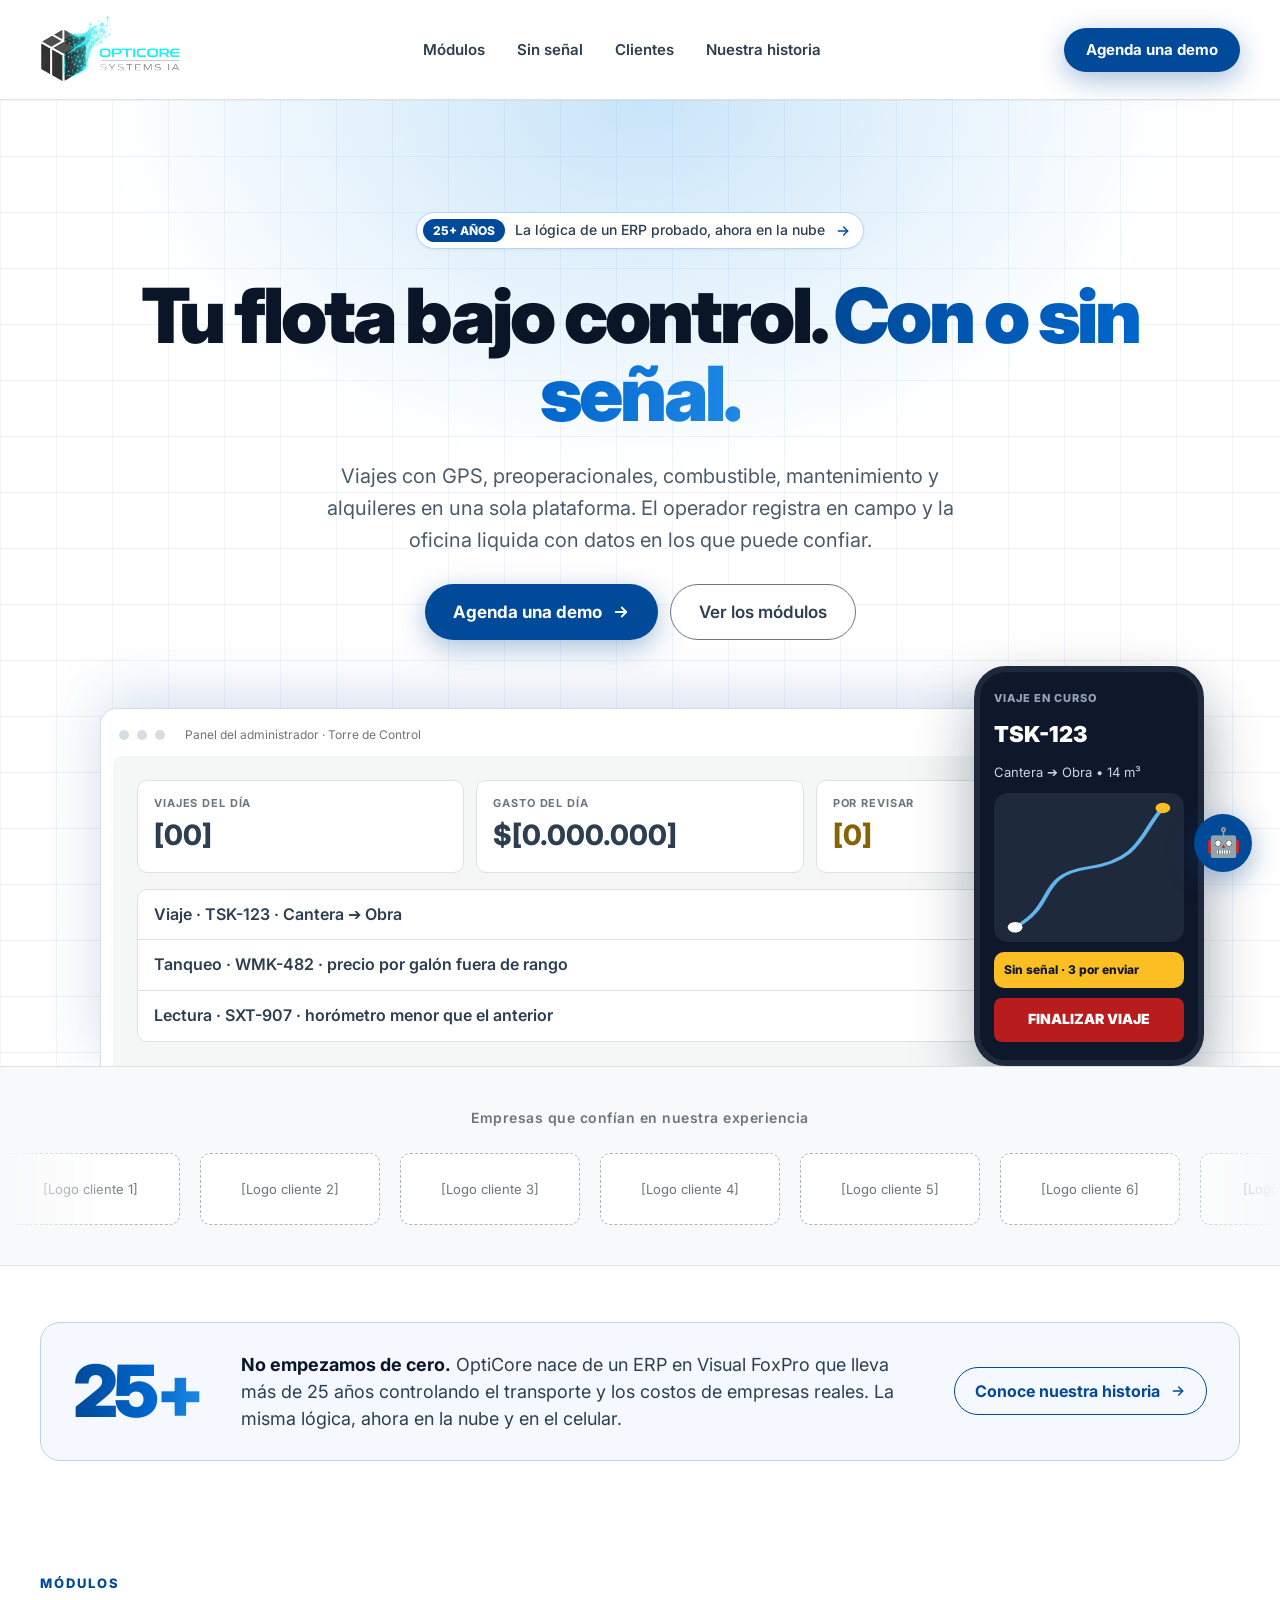
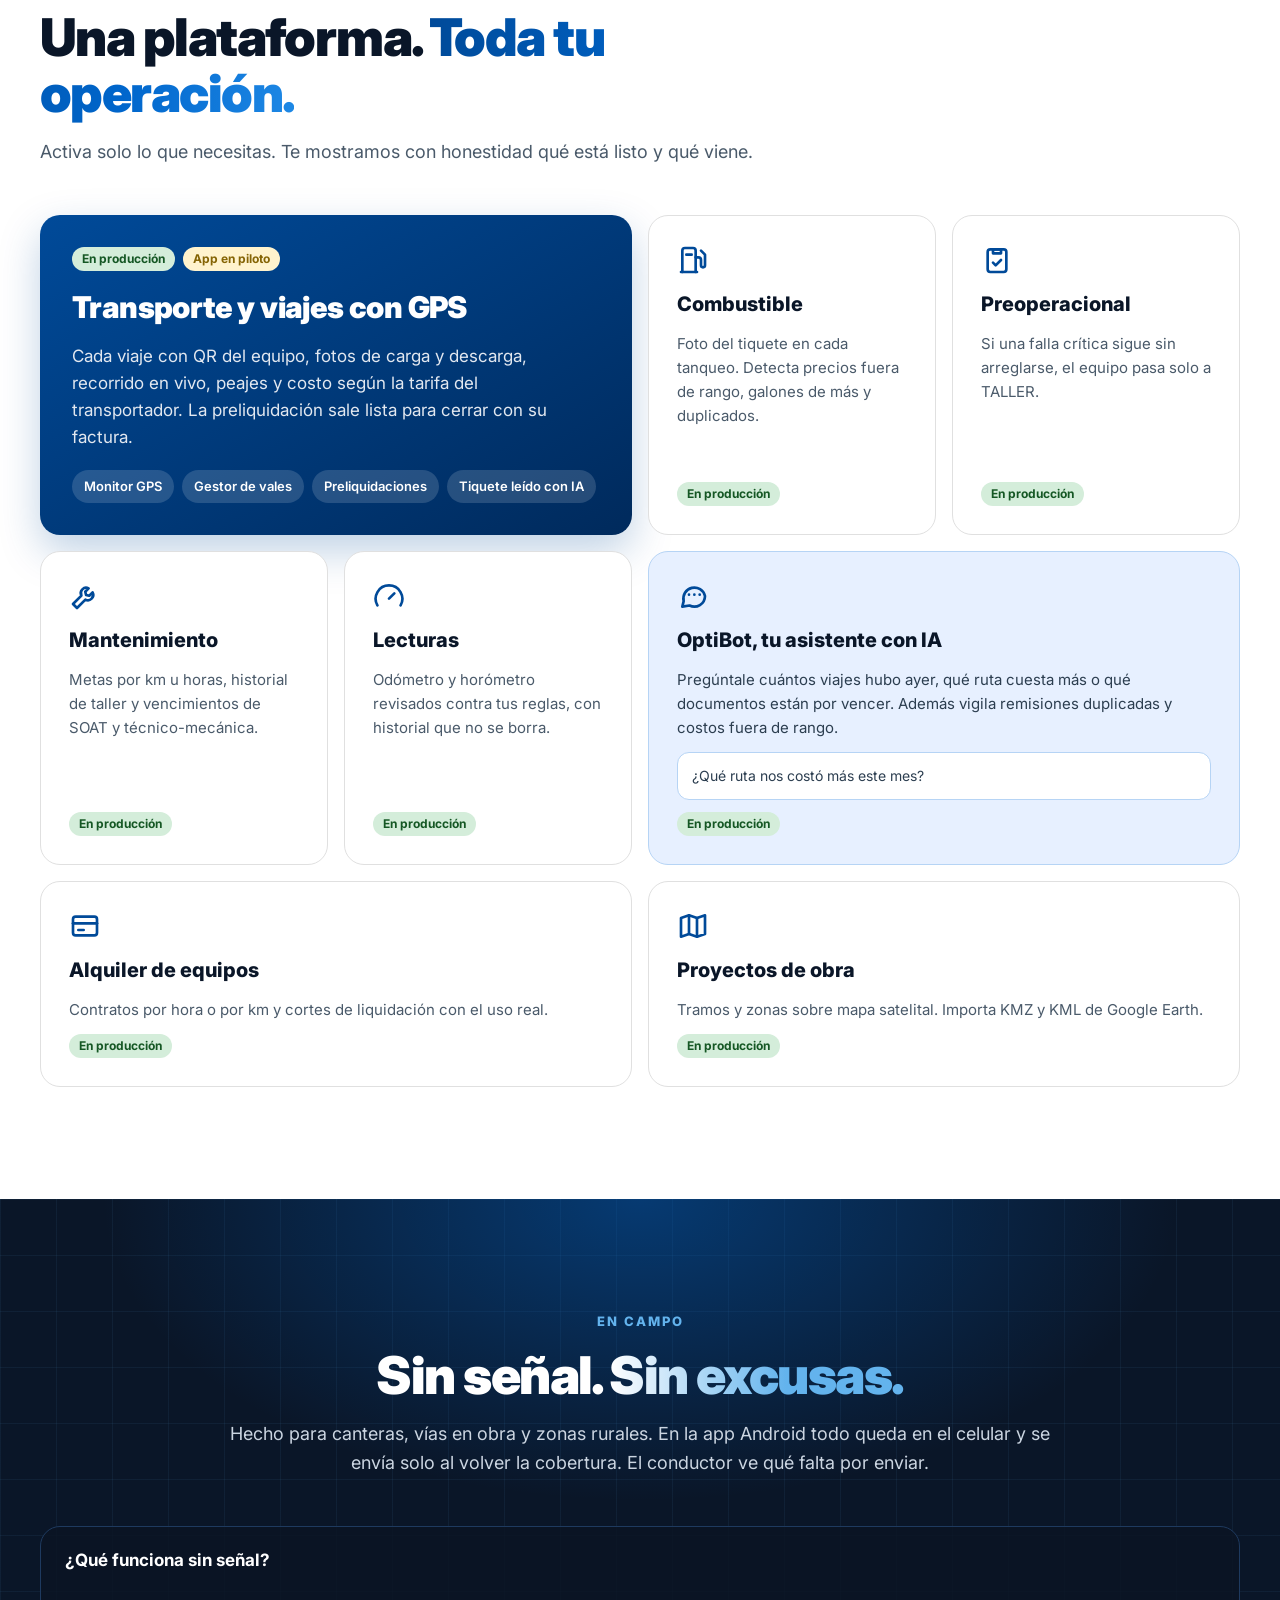
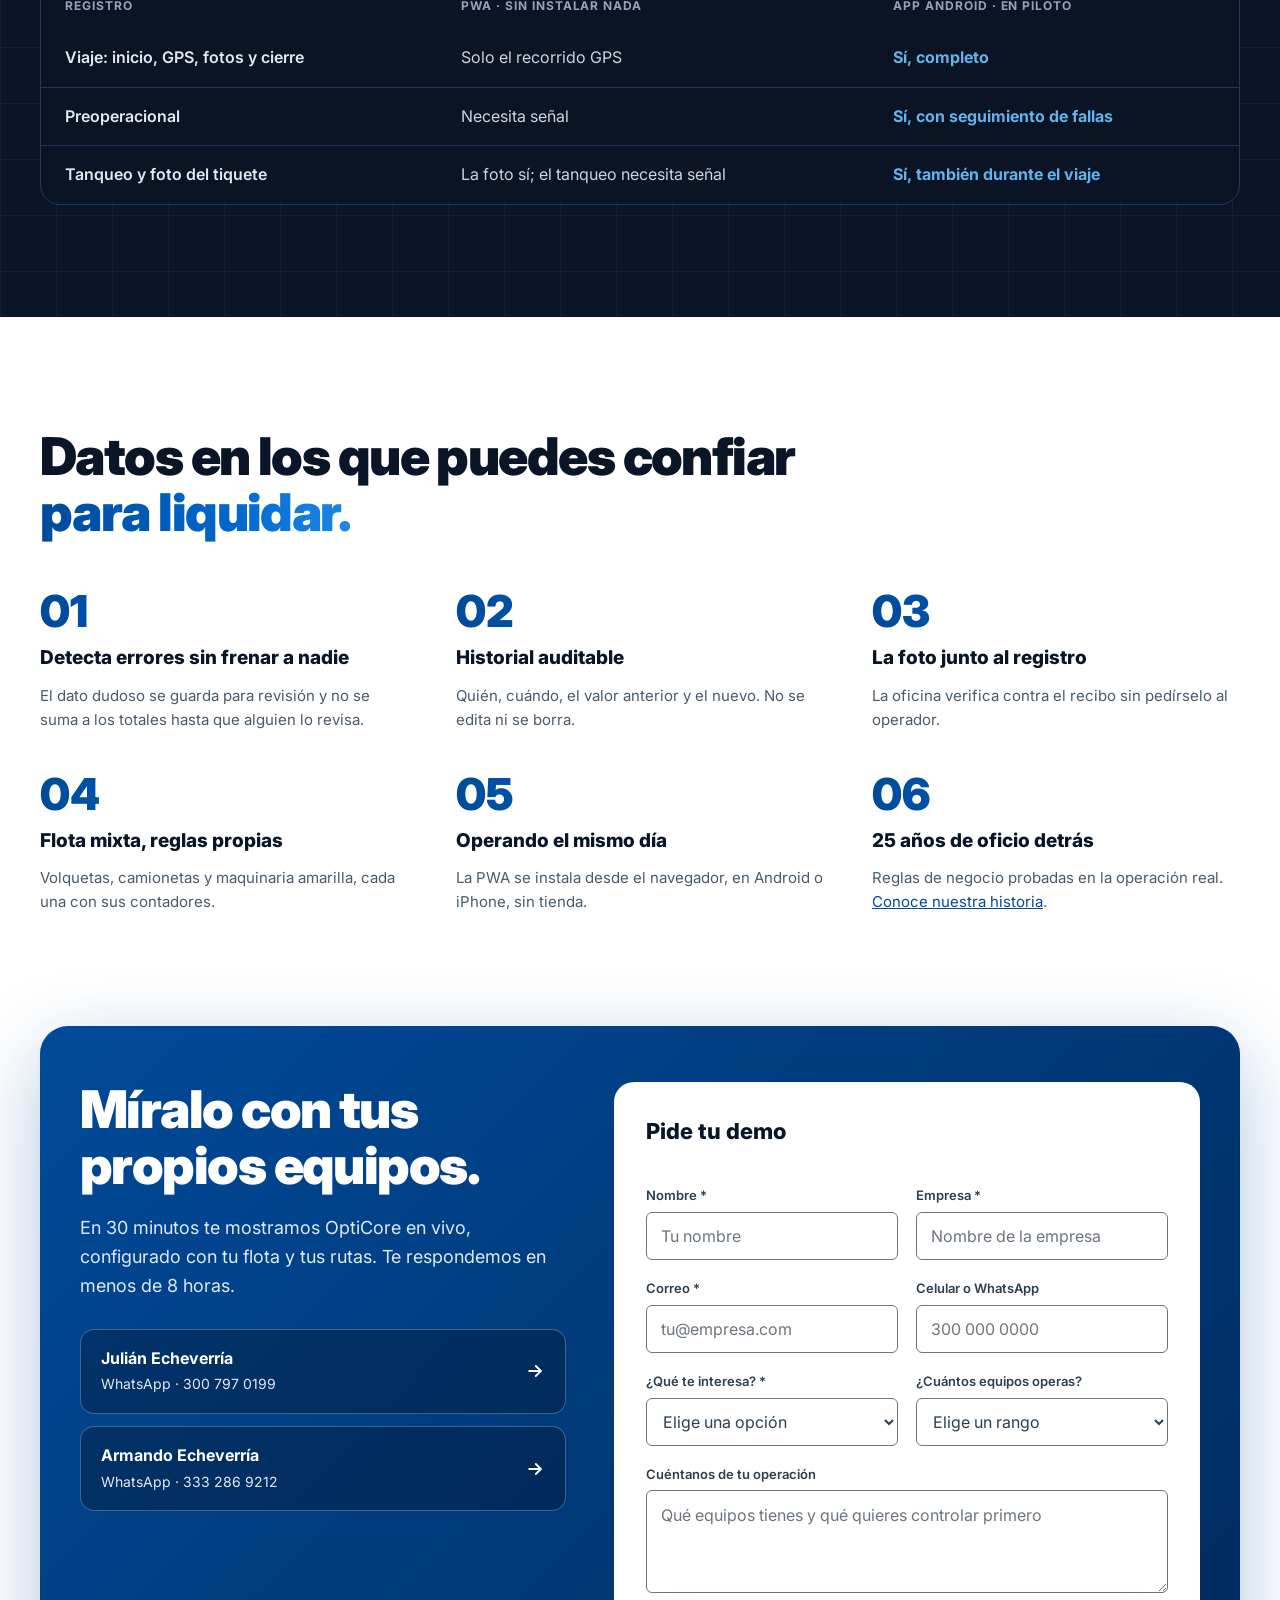
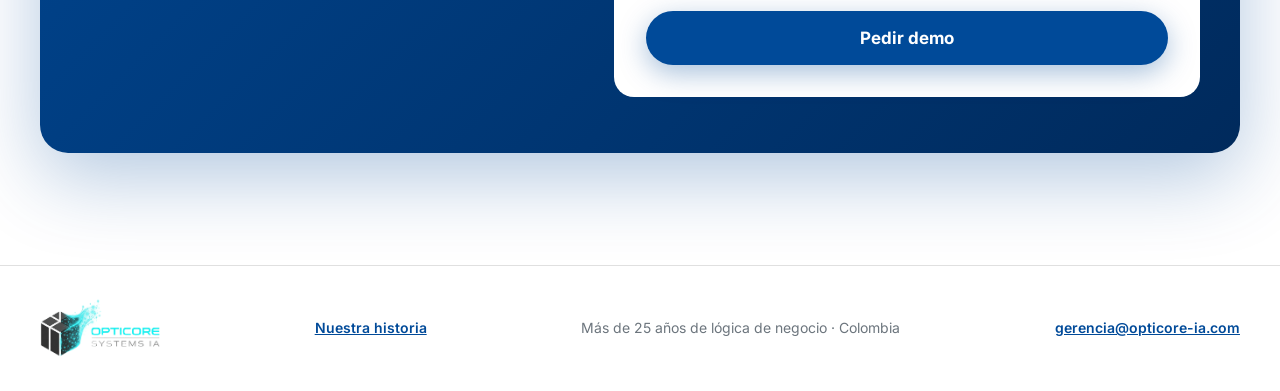
==== index.html @ 6341f501 "Rediseño de la landing (diseño v3 aprobado) Co-Authored-By: Claude Opus 5.5 (1M context) <noreply@an" ====
<!DOCTYPE html>
<html lang="es-CO">
<head>
  <meta charset="UTF-8">
  <meta name="viewport" content="width=device-width, initial-scale=1.0">
  <meta name="robots" content="index, follow">
  <title>OptiCore Systems IA | Control de flota con o sin señal</title>
  <meta name="description" content="Viajes con GPS, preoperacionales, combustible, mantenimiento y alquileres en una sola plataforma, con app que funciona sin señal. La lógica de un ERP con más de 25 años en operación, ahora en la nube.">
  <meta name="theme-color" content="#004a99">

  <!-- OG / Social -->
  <meta property="og:title"       content="OptiCore Systems IA · Tu flota bajo control, con o sin señal">
  <meta property="og:description" content="Viajes con GPS, preoperacionales, combustible, mantenimiento y alquileres en una sola plataforma. 25+ años de lógica de negocio, ahora en la nube.">
  <meta property="og:image"       content="https://apptransporte.onrender.com/og-image.png">
  <meta property="og:type"        content="website">
  <meta property="og:locale"      content="es_CO">
  <meta name="twitter:card"       content="summary_large_image">

  <!-- Schema.org -->
  <script type="application/ld+json">
  {
    "@context": "https://schema.org",
    "@type": "SoftwareApplication",
    "name": "OptiCore Systems IA",
    "applicationCategory": "BusinessApplication",
    "operatingSystem": "Web, Android",
    "offers": { "@type": "Offer", "priceCurrency": "COP" },
    "description": "Plataforma de control de flota y maquinaria para el sector constructor en Colombia: viajes con GPS, preoperacionales, combustible, mantenimiento, alquileres y asistente con IA.",
    "url": "https://opticore-landing.onrender.com"
  }
  </script>

  <link rel="icon" href="logo.png">
  <link rel="preconnect" href="https://fonts.googleapis.com">
  <link rel="preconnect" href="https://fonts.gstatic.com" crossorigin>
  <link href="https://fonts.googleapis.com/css2?family=Inter:wght@400;500;600;700;800;900&display=swap" rel="stylesheet">

  <link rel="stylesheet" href="css/landing.css">
  <link rel="stylesheet" href="css/optibot.css">
</head>
<body>

<a class="skip-link" href="#contenido">Saltar al contenido</a>

<!-- ╔══ NAV ══╗ -->
<nav class="nav" aria-label="Principal">
  <div class="wrap nav-inner">
    <a class="nav-logo" href="#inicio" aria-label="OptiCore Systems IA, inicio">
      <img src="logo.png" alt="OptiCore Systems IA" width="140" height="52">
    </a>
    <div class="nav-links">
      <a href="#modulos">Módulos</a>
      <a href="#sin-senal">Sin señal</a>
      <a href="#clientes">Clientes</a>
      <a href="historia.html">Nuestra historia</a>
    </div>
    <a class="btn btn-primario btn-sm nav-cta" href="#contacto">Agenda una demo</a>
    <button class="menu-btn" id="menu-btn" type="button" aria-label="Abrir menú" aria-expanded="false" aria-controls="menu-movil">
      <svg width="22" height="22" viewBox="0 0 24 24" fill="none" stroke="#2c3e50" stroke-width="2.2" stroke-linecap="round" aria-hidden="true"><path d="M4 7h16"/><path d="M4 12h16"/><path d="M4 17h16"/></svg>
    </button>
  </div>
  <div class="menu-movil" id="menu-movil">
    <a href="#modulos">Módulos</a>
    <a href="#sin-senal">Sin señal</a>
    <a href="#clientes">Clientes</a>
    <a href="historia.html">Nuestra historia</a>
    <a class="btn btn-primario" href="#contacto">Agenda una demo</a>
  </div>
</nav>

<main id="contenido">

<!-- ╔══ HERO ══╗ -->
<header id="inicio" class="hero fondo-grid">
  <div class="wrap hero-inner">
    <a class="pastilla" href="historia.html">
      <b>25+ AÑOS</b>
      La lógica de un ERP probado, ahora en la nube
      <svg width="16" height="16" viewBox="0 0 24 24" fill="none" stroke="#004a99" stroke-width="2.2" stroke-linecap="round" stroke-linejoin="round" aria-hidden="true"><path d="M5 12h14"/><path d="m13 6 6 6-6 6"/></svg>
    </a>
    <h1>Tu flota bajo control. <span class="texto-grad">Con o sin señal.</span></h1>
    <p class="hero-lead">Viajes con GPS, preoperacionales, combustible, mantenimiento y alquileres en una sola plataforma. El operador registra en campo y la oficina liquida con datos en los que puede confiar.</p>
    <div class="hero-ctas">
      <a class="btn btn-primario" href="#contacto">Agenda una demo
        <svg width="18" height="18" viewBox="0 0 24 24" fill="none" stroke="#ffffff" stroke-width="2.4" stroke-linecap="round" stroke-linejoin="round" aria-hidden="true"><path d="M5 12h14"/><path d="m13 6 6 6-6 6"/></svg>
      </a>
      <a class="btn btn-contorno" href="#modulos">Ver los módulos</a>
    </div>

    <!-- Producto: panel web + celular (ilustrativo) -->
    <div class="producto" role="img" aria-label="Vista ilustrativa del panel del administrador y de la app del conductor">
      <div class="navegador" aria-hidden="true">
        <div class="navegador-barra"><i></i><i></i><i></i><span>Panel del administrador · Torre de Control</span></div>
        <div class="panel">
          <div class="kpis">
            <div class="kpi"><small>VIAJES DEL DÍA</small><strong>[00]</strong></div>
            <div class="kpi"><small>GASTO DEL DÍA</small><strong>$[0.000.000]</strong></div>
            <div class="kpi"><small>POR REVISAR</small><strong class="warn">[0]</strong></div>
          </div>
          <div class="lista">
            <div><span>Viaje · TSK-123 · Cantera ➔ Obra</span><span class="ok">Revisado</span></div>
            <div><span>Tanqueo · WMK-482 · precio por galón fuera de rango</span><span class="chip chip-rev">REVISAR</span></div>
            <div><span>Lectura · SXT-907 · horómetro menor que el anterior</span><span class="chip chip-rev">REVISAR</span></div>
          </div>
        </div>
      </div>
      <div class="telefono" aria-hidden="true">
        <small>VIAJE EN CURSO</small>
        <strong>TSK-123</strong>
        <p>Cantera ➔ Obra • 14 m³</p>
        <div class="mapa">
          <svg viewBox="0 0 180 200" preserveAspectRatio="none"><path d="M20 180 C 60 150, 40 110, 90 100 S 140 50, 160 20" fill="none" stroke="#63b3ed" stroke-width="4" stroke-linecap="round"/><circle cx="20" cy="180" r="7" fill="#ffffff"/><circle cx="160" cy="20" r="7" fill="#fbbf24"/></svg>
        </div>
        <div class="aviso">Sin señal · 3 por enviar</div>
        <div class="fin">FINALIZAR VIAJE</div>
      </div>
    </div>
  </div>
</header>

<!-- ╔══ CLIENTES ══╗
     Para poner un logo real: cambia el texto [Logo cliente N] por
     <img src="img/clientes/archivo.png" alt="Nombre de la empresa">
     en la primera lista y en su copia (la copia hace que el carrusel no se corte). -->
<section id="clientes" class="clientes" aria-label="Clientes">
  <p>Empresas que confían en nuestra experiencia</p>
  <div class="marquesina-caja">
    <ul class="marquesina">
      <li class="logo-cliente">[Logo cliente 1]</li>
      <li class="logo-cliente">[Logo cliente 2]</li>
      <li class="logo-cliente">[Logo cliente 3]</li>
      <li class="logo-cliente">[Logo cliente 4]</li>
      <li class="logo-cliente">[Logo cliente 5]</li>
      <li class="logo-cliente">[Logo cliente 6]</li>
      <li class="logo-cliente" aria-hidden="true">[Logo cliente 1]</li>
      <li class="logo-cliente" aria-hidden="true">[Logo cliente 2]</li>
      <li class="logo-cliente" aria-hidden="true">[Logo cliente 3]</li>
      <li class="logo-cliente" aria-hidden="true">[Logo cliente 4]</li>
      <li class="logo-cliente" aria-hidden="true">[Logo cliente 5]</li>
      <li class="logo-cliente" aria-hidden="true">[Logo cliente 6]</li>
    </ul>
  </div>
</section>

<!-- ╔══ LEGADO (franja corta; la historia completa está en historia.html) ══╗ -->
<section class="legado" aria-label="Nuestro legado">
  <div class="wrap">
    <div class="legado-caja reveal">
      <div class="legado-num texto-grad">25+</div>
      <p><strong>No empezamos de cero.</strong> OptiCore nace de un ERP en Visual FoxPro que lleva más de 25 años controlando el transporte y los costos de empresas reales. La misma lógica, ahora en la nube y en el celular.</p>
      <a class="btn btn-linea" href="historia.html">Conoce nuestra historia
        <svg width="16" height="16" viewBox="0 0 24 24" fill="none" stroke="#004a99" stroke-width="2.2" stroke-linecap="round" stroke-linejoin="round" aria-hidden="true"><path d="M5 12h14"/><path d="m13 6 6 6-6 6"/></svg>
      </a>
    </div>
  </div>
</section>

<!-- ╔══ MÓDULOS ══╗ -->
<section id="modulos" class="sec">
  <div class="wrap">
    <div class="sec-head reveal">
      <div class="eyebrow">MÓDULOS</div>
      <h2 class="sec-title">Una plataforma. <span class="texto-grad">Toda tu operación.</span></h2>
      <p class="sec-lead">Activa solo lo que necesitas. Te mostramos con honestidad qué está listo y qué viene.</p>
    </div>

    <div class="bento">
      <article class="mod mod-estrella span-2 reveal">
        <div class="chips"><span class="chip chip-ok">En producción</span><span class="chip chip-warn">App en piloto</span></div>
        <h3>Transporte y viajes con GPS</h3>
        <p>Cada viaje con QR del equipo, fotos de carga y descarga, recorrido en vivo, peajes y costo según la tarifa del transportador. La preliquidación sale lista para cerrar con su factura.</p>
        <div class="etiquetas"><span>Monitor GPS</span><span>Gestor de vales</span><span>Preliquidaciones</span><span>Tiquete leído con IA</span></div>
      </article>

      <article class="mod reveal">
        <svg width="32" height="32" viewBox="0 0 24 24" fill="none" stroke="#004a99" stroke-width="2" stroke-linecap="round" stroke-linejoin="round" aria-hidden="true"><path d="M4 21V5a2 2 0 0 1 2-2h6a2 2 0 0 1 2 2v16"/><path d="M3 21h12"/><path d="M7 8h4"/><path d="M14 10h2a2 2 0 0 1 2 2v4a1.5 1.5 0 0 0 3 0V8l-3-3"/></svg>
        <h3>Combustible</h3>
        <p>Foto del tiquete en cada tanqueo. Detecta precios fuera de rango, galones de más y duplicados.</p>
        <span class="chip chip-ok">En producción</span>
      </article>

      <article class="mod reveal">
        <svg width="32" height="32" viewBox="0 0 24 24" fill="none" stroke="#004a99" stroke-width="2" stroke-linecap="round" stroke-linejoin="round" aria-hidden="true"><rect x="5" y="4" width="14" height="17" rx="2"/><path d="M9 4h6v3H9z"/><path d="m9 14 2 2 4-4"/></svg>
        <h3>Preoperacional</h3>
        <p>Si una falla crítica sigue sin arreglarse, el equipo pasa solo a TALLER.</p>
        <span class="chip chip-ok">En producción</span>
      </article>

      <article class="mod reveal">
        <svg width="32" height="32" viewBox="0 0 24 24" fill="none" stroke="#004a99" stroke-width="2" stroke-linecap="round" stroke-linejoin="round" aria-hidden="true"><path d="M14.7 6.3a4 4 0 0 0-5.4 5.4L3 18l3 3 6.3-6.3a4 4 0 0 0 5.4-5.4l-2.5 2.5-2.4-.6-.6-2.4z"/></svg>
        <h3>Mantenimiento</h3>
        <p>Metas por km u horas, historial de taller y vencimientos de SOAT y técnico-mecánica.</p>
        <span class="chip chip-ok">En producción</span>
      </article>

      <article class="mod reveal">
        <svg width="32" height="32" viewBox="0 0 24 24" fill="none" stroke="#004a99" stroke-width="2" stroke-linecap="round" stroke-linejoin="round" aria-hidden="true"><path d="M12 14l4-4"/><path d="M3.3 19a10 10 0 1 1 17.4 0"/></svg>
        <h3>Lecturas</h3>
        <p>Odómetro y horómetro revisados contra tus reglas, con historial que no se borra.</p>
        <span class="chip chip-ok">En producción</span>
      </article>

      <article class="mod mod-bot span-2 reveal">
        <svg width="32" height="32" viewBox="0 0 24 24" fill="none" stroke="#004a99" stroke-width="2" stroke-linecap="round" stroke-linejoin="round" aria-hidden="true"><path d="M21 12a8 8 0 0 1-11.6 7.1L4 20l1-4.2A8 8 0 1 1 21 12z"/><path d="M9 11h.01"/><path d="M13 11h.01"/><path d="M17 11h.01"/></svg>
        <h3>OptiBot, tu asistente con IA</h3>
        <p>Pregúntale cuántos viajes hubo ayer, qué ruta cuesta más o qué documentos están por vencer. Además vigila remisiones duplicadas y costos fuera de rango.</p>
        <div class="burbuja">¿Qué ruta nos costó más este mes?</div>
        <span class="chip chip-ok">En producción</span>
      </article>

      <article class="mod span-2 reveal">
        <svg width="32" height="32" viewBox="0 0 24 24" fill="none" stroke="#004a99" stroke-width="2" stroke-linecap="round" stroke-linejoin="round" aria-hidden="true"><rect x="3" y="5" width="18" height="14" rx="2"/><path d="M3 10h18"/><path d="M7 15h4"/></svg>
        <h3>Alquiler de equipos</h3>
        <p>Contratos por hora o por km y cortes de liquidación con el uso real.</p>
        <span class="chip chip-ok">En producción</span>
      </article>

      <article class="mod span-2 reveal">
        <svg width="32" height="32" viewBox="0 0 24 24" fill="none" stroke="#004a99" stroke-width="2" stroke-linecap="round" stroke-linejoin="round" aria-hidden="true"><path d="M9 4 3 6v14l6-2 6 2 6-2V4l-6 2z"/><path d="M9 4v14"/><path d="M15 6v14"/></svg>
        <h3>Proyectos de obra</h3>
        <p>Tramos y zonas sobre mapa satelital. Importa KMZ y KML de Google Earth.</p>
        <span class="chip chip-ok">En producción</span>
      </article>
    </div>
  </div>
</section>

<!-- ╔══ SIN SEÑAL ══╗ -->
<section id="sin-senal" class="sec senal fondo-noche">
  <div class="wrap">
    <div class="sec-head reveal">
      <div class="eyebrow">EN CAMPO</div>
      <h2 class="sec-title">Sin señal. <span class="texto-grad-claro">Sin excusas.</span></h2>
      <p class="sec-lead">Hecho para canteras, vías en obra y zonas rurales. En la app Android todo queda en el celular y se envía solo al volver la cobertura. El conductor ve qué falta por enviar.</p>
    </div>
    <div class="tabla-caja reveal">
      <table>
        <caption>¿Qué funciona sin señal?</caption>
        <thead>
          <tr>
            <th scope="col">REGISTRO</th>
            <th scope="col">PWA · SIN INSTALAR NADA</th>
            <th scope="col">APP ANDROID · EN PILOTO</th>
          </tr>
        </thead>
        <tbody>
          <tr><th scope="row">Viaje: inicio, GPS, fotos y cierre</th><td>Solo el recorrido GPS</td><td class="si">Sí, completo</td></tr>
          <tr><th scope="row">Preoperacional</th><td>Necesita señal</td><td class="si">Sí, con seguimiento de fallas</td></tr>
          <tr><th scope="row">Tanqueo y foto del tiquete</th><td>La foto sí; el tanqueo necesita señal</td><td class="si">Sí, también durante el viaje</td></tr>
        </tbody>
      </table>
    </div>
  </div>
</section>

<!-- ╔══ DIFERENCIALES ══╗ -->
<section class="sec" aria-labelledby="difs-titulo">
  <div class="wrap">
    <div class="sec-head reveal">
      <h2 class="sec-title" id="difs-titulo">Datos en los que puedes confiar <span class="texto-grad">para liquidar.</span></h2>
    </div>
    <div class="difs">
      <div class="dif reveal"><div class="dif-num texto-grad">01</div><h3>Detecta errores sin frenar a nadie</h3><p>El dato dudoso se guarda para revisión y no se suma a los totales hasta que alguien lo revisa.</p></div>
      <div class="dif reveal"><div class="dif-num texto-grad">02</div><h3>Historial auditable</h3><p>Quién, cuándo, el valor anterior y el nuevo. No se edita ni se borra.</p></div>
      <div class="dif reveal"><div class="dif-num texto-grad">03</div><h3>La foto junto al registro</h3><p>La oficina verifica contra el recibo sin pedírselo al operador.</p></div>
      <div class="dif reveal"><div class="dif-num texto-grad">04</div><h3>Flota mixta, reglas propias</h3><p>Volquetas, camionetas y maquinaria amarilla, cada una con sus contadores.</p></div>
      <div class="dif reveal"><div class="dif-num texto-grad">05</div><h3>Operando el mismo día</h3><p>La PWA se instala desde el navegador, en Android o iPhone, sin tienda.</p></div>
      <div class="dif reveal"><div class="dif-num texto-grad">06</div><h3>25 años de oficio detrás</h3><p>Reglas de negocio probadas en la operación real. <a href="historia.html">Conoce nuestra historia</a>.</p></div>
    </div>
  </div>
</section>

<!-- ╔══ CONTACTO ══╗ -->
<section id="contacto" class="contacto" aria-labelledby="contacto-titulo">
  <div class="wrap">
    <div class="contacto-caja">
      <div class="contacto-texto">
        <h2 class="sec-title" id="contacto-titulo">Míralo con tus propios equipos.</h2>
        <p>En 30 minutos te mostramos OptiCore en vivo, configurado con tu flota y tus rutas. Te respondemos en menos de 8 horas.</p>
        <div class="was">
          <a class="wa" href="https://wa.me/573007970199?text=Hola,%20quiero%20agendar%20una%20demo%20de%20OptiCore" target="_blank" rel="noopener">
            <span><b>Julián Echeverría</b><small>WhatsApp · 300 797 0199</small></span>
            <svg width="20" height="20" viewBox="0 0 24 24" fill="none" stroke="#ffffff" stroke-width="2.2" stroke-linecap="round" stroke-linejoin="round" aria-hidden="true"><path d="M5 12h14"/><path d="m13 6 6 6-6 6"/></svg>
          </a>
          <a class="wa" href="https://wa.me/573332869212?text=Hola,%20quiero%20agendar%20una%20demo%20de%20OptiCore" target="_blank" rel="noopener">
            <span><b>Armando Echeverría</b><small>WhatsApp · 333 286 9212</small></span>
            <svg width="20" height="20" viewBox="0 0 24 24" fill="none" stroke="#ffffff" stroke-width="2.2" stroke-linecap="round" stroke-linejoin="round" aria-hidden="true"><path d="M5 12h14"/><path d="m13 6 6 6-6 6"/></svg>
          </a>
        </div>
      </div>

      <div class="form-caja">
        <!-- El formulario se envía con FormSubmit a gerencia@opticore-ia.com (ver js/landing.js) -->
        <form class="form" id="form-demo" novalidate>
          <h3>Pide tu demo</h3>
          <div class="form-2">
            <div class="campo"><label for="f-nombre">Nombre *</label><input id="f-nombre" name="nombre" required autocomplete="name" placeholder="Tu nombre"></div>
            <div class="campo"><label for="f-empresa">Empresa *</label><input id="f-empresa" name="empresa" required autocomplete="organization" placeholder="Nombre de la empresa"></div>
            <div class="campo"><label for="f-email">Correo *</label><input id="f-email" name="email" type="email" required autocomplete="email" placeholder="tu@empresa.com"></div>
            <div class="campo"><label for="f-cel">Celular o WhatsApp</label><input id="f-cel" name="celular" type="tel" inputmode="tel" autocomplete="tel" placeholder="300 000 0000"></div>
            <div class="campo"><label for="f-interes">¿Qué te interesa? *</label>
              <select id="f-interes" name="interes" required>
                <option value="">Elige una opción</option>
                <option>Transporte y viajes con GPS</option>
                <option>Preoperacional y mantenimiento</option>
                <option>Combustible</option>
                <option>Alquiler de equipos</option>
                <option>Proyectos de obra</option>
                <option>Migrar mi sistema FoxPro a la nube</option>
                <option>Quiero ver todo</option>
              </select>
            </div>
            <div class="campo"><label for="f-equipos">¿Cuántos equipos operas?</label>
              <select id="f-equipos" name="equipos">
                <option value="">Elige un rango</option>
                <option>1 a 10</option>
                <option>11 a 30</option>
                <option>31 a 60</option>
                <option>Más de 60</option>
              </select>
            </div>
          </div>
          <div class="campo"><label for="f-msg">Cuéntanos de tu operación</label><textarea id="f-msg" name="mensaje" rows="3" placeholder="Qué equipos tienes y qué quieres controlar primero"></textarea></div>
          <div class="honey" aria-hidden="true"><label for="f-honey">No llenes este campo</label><input id="f-honey" name="_honey" tabindex="-1" autocomplete="off"></div>
          <div class="form-error" id="form-error" role="alert"></div>
          <button class="btn btn-primario" type="submit" id="form-enviar">Pedir demo</button>
        </form>

        <div class="form-ok" id="form-ok" role="status" tabindex="-1">
          <div class="check"><svg width="24" height="24" viewBox="0 0 24 24" fill="none" stroke="#155724" stroke-width="2.6" stroke-linecap="round" stroke-linejoin="round" aria-hidden="true"><path d="M5 13l4 4L19 7"/></svg></div>
          <h3>Recibimos tu solicitud.</h3>
          <p>Te escribimos al correo que dejaste en menos de 8 horas.</p>
          <button class="btn btn-contorno btn-sm" type="button" id="form-otra">Enviar otra solicitud</button>
        </div>
      </div>
    </div>
  </div>
</section>

</main>

<!-- ╔══ PIE ══╗ -->
<footer class="pie">
  <div class="wrap">
    <img src="logo.png" alt="OptiCore Systems IA" width="120" height="45" loading="lazy">
    <a href="historia.html">Nuestra historia</a>
    <span>Más de 25 años de lógica de negocio · Colombia</span>
    <a href="mailto:gerencia@opticore-ia.com">gerencia@opticore-ia.com</a>
  </div>
</footer>

<!-- ╔══ OPTIBOT WIDGET ══╗ -->
<div id="optibot-widget" class="optibot-widget">
  <div id="optibot-window"
       class="optibot-window"
       role="dialog"
       aria-modal="true"
       aria-labelledby="optibot-title"
       aria-describedby="optibot-desc">
    <div class="optibot-header">
      <div class="optibot-info">
        <span class="bot-avatar" aria-hidden="true">🤖</span>
        <div class="bot-text">
          <strong id="optibot-title">OptiBot IA</strong>
          <span id="optibot-desc">Asistente Comercial</span>
        </div>
      </div>
      <button id="optibot-close" class="optibot-close" aria-label="Cerrar chat">×</button>
    </div>

    <div id="optibot-messages"
         class="optibot-messages"
         role="log"
         aria-live="polite"
         aria-atomic="false">
      <div class="msg bot-msg">
        Hola, soy OptiBot, el asistente con IA de OptiCore. ¿Tienes alguna duda sobre los módulos o quieres agendar una demo?
      </div>
    </div>

    <form id="optibot-form" class="optibot-input-area" aria-label="Enviar mensaje a OptiBot">
      <label for="optibot-input" class="sr-only">Escribe tu pregunta</label>
      <input type="text"
             id="optibot-input"
             name="message"
             placeholder="Escribe tu pregunta..."
             autocomplete="off"
             required
             aria-required="true">
      <button type="submit" id="optibot-send" aria-label="Enviar mensaje">
        <svg width="18" height="18" viewBox="0 0 24 24" fill="none" stroke="currentColor" stroke-width="2" aria-hidden="true"><path d="M22 2L11 13M22 2l-7 20-4-9-9-4 20-7z"/></svg>
      </button>
    </form>
  </div>

  <button id="optibot-toggle"
          class="optibot-toggle"
          aria-label="Abrir chat con OptiBot"
          aria-expanded="false"
          aria-controls="optibot-window">
    <span class="bot-icon" aria-hidden="true">🤖</span>
    <span class="bot-tooltip" aria-hidden="true">¿Preguntas?</span>
  </button>
</div>

<script src="js/landing.js" defer></script>
<script src="js/optibot.js" defer></script>
</body>
</html>
---- css/landing.css ----
/* ==========================================================================
   OptiCore · Landing (rediseño 2026-10)
   Paleta del design system de OptiCore (base.css de AppTransporte).
   ========================================================================== */

:root {
  --brand:        #004a99;
  --brand-dark:   #002a5c;
  --brand-mid:    #0066cc;
  --brand-light:  #e7f0ff;
  --brand-line:   #b6d4f5;
  --brand-tint:   #f5f9ff;
  --accent:       #63b3ed;
  --noche:        #0a1628;
  --noche-line:   #1e3a5f;
  --ink:          #0a1628;
  --text:         #2c3e50;
  --text-2:       #4a5a6a;
  --muted:        #6c757d;
  --border:       #e0e0e0;
  --surface-2:    #f8f9fa;
  --bg:           #f4f7f6;
  --ok-bg:        #d4edda;
  --ok-text:      #155724;
  --warn-bg:      #fff3cd;
  --warn-text:    #856404;
  --danger-bg:    #f8d7da;
  --danger-text:  #721c24;
  --font:         'Inter', system-ui, -apple-system, sans-serif;
  --radius:       20px;
  --pill:         999px;
  --max:          1240px;
}

*, *::before, *::after { box-sizing: border-box; }
html { scroll-behavior: smooth; scroll-padding-top: 80px; }
body {
  margin: 0;
  font-family: var(--font);
  font-size: 16px;
  line-height: 1.6;
  color: var(--text);
  background: #ffffff;
  -webkit-font-smoothing: antialiased;
}
[hidden] { display: none !important; }
img { max-width: 100%; height: auto; display: block; }
a { color: var(--brand); }
a:hover { color: var(--brand-dark); }
h1, h2, h3 { margin: 0; color: var(--ink); }
p { margin: 0; }
:focus-visible { outline: 3px solid var(--brand); outline-offset: 3px; }

.sr-only {
  position: absolute; width: 1px; height: 1px; padding: 0; margin: -1px;
  overflow: hidden; clip: rect(0, 0, 0, 0); white-space: nowrap; border: 0;
}
.skip-link {
  position: absolute; left: 1rem; top: -100px; z-index: 100;
  background: var(--brand); color: #fff; padding: 10px 18px; border-radius: 0 0 8px 8px;
  font-weight: 700; text-decoration: none;
}
.skip-link:focus { top: 0; color: #fff; }

.wrap { max-width: var(--max); margin: 0 auto; padding: 0 20px; }
.sec { padding: 112px 0; }
.eyebrow { font-size: 13px; font-weight: 800; letter-spacing: 2px; color: var(--brand); }
.sec-title { font-size: 52px; line-height: 1.08; font-weight: 900; letter-spacing: -0.03em; }
.sec-lead { font-size: 18px; color: var(--text-2); }
.sec-head { display: flex; flex-direction: column; gap: 16px; max-width: 760px; margin-bottom: 48px; }

.texto-grad {
  background: linear-gradient(90deg, #004a99 0%, #0066cc 60%, #1e88e5 100%);
  -webkit-background-clip: text; background-clip: text; color: transparent;
}
.texto-grad-claro {
  background: linear-gradient(90deg, #ffffff 0%, #63b3ed 60%);
  -webkit-background-clip: text; background-clip: text; color: transparent;
}
.fondo-grid {
  background-color: #ffffff;
  background-image:
    radial-gradient(ellipse 60% 55% at 50% 0%, rgba(99, 179, 237, 0.35), transparent 70%),
    linear-gradient(rgba(0, 74, 153, 0.06) 1px, transparent 1px),
    linear-gradient(90deg, rgba(0, 74, 153, 0.06) 1px, transparent 1px);
  background-size: 100% 100%, 56px 56px, 56px 56px;
}
.fondo-noche {
  background-color: var(--noche);
  background-image:
    radial-gradient(ellipse 60% 60% at 50% 0%, rgba(0, 102, 204, 0.45), transparent 70%),
    linear-gradient(rgba(99, 179, 237, 0.07) 1px, transparent 1px),
    linear-gradient(90deg, rgba(99, 179, 237, 0.07) 1px, transparent 1px);
  background-size: 100% 100%, 56px 56px, 56px 56px;
}

/* ── Botones ── */
.btn {
  display: inline-flex; align-items: center; justify-content: center; gap: 10px;
  height: 56px; padding: 0 28px; border-radius: var(--pill);
  font: inherit; font-size: 17px; font-weight: 700; text-decoration: none; cursor: pointer;
  border: 0; transition: transform .15s ease, background-color .15s ease, box-shadow .15s ease;
}
.btn:active { transform: scale(0.98); }
.btn svg { flex-shrink: 0; }
.btn-primario { background: var(--brand); color: #fff; box-shadow: 0 8px 28px rgba(0, 74, 153, 0.35); }
.btn-primario:hover { background: var(--brand-dark); color: #fff; }
.btn-contorno { background: #fff; color: var(--text); border: 1.5px solid var(--muted); font-weight: 600; }
.btn-contorno:hover { border-color: var(--text); color: var(--ink); }
.btn-blanco { background: #fff; color: var(--brand); }
.btn-blanco:hover { background: var(--brand-light); color: var(--brand-dark); }
.btn-sm { height: 44px; padding: 0 22px; font-size: 15px; }
.btn-linea { height: 48px; padding: 0 20px; font-size: 16px; background: transparent; color: var(--brand); border: 1.5px solid var(--brand); white-space: nowrap; }
.btn-linea:hover { background: var(--brand); color: #fff; }
.btn-linea:hover svg { stroke: #fff; }

/* ── Chips de estado ── */
.chip { display: inline-block; padding: 3px 10px; border-radius: var(--pill); font-size: 12px; font-weight: 700; line-height: 1.5; }
.chip-ok   { background: var(--ok-bg);   color: var(--ok-text); }
.chip-warn { background: var(--warn-bg); color: var(--warn-text); }
.chip-rev  { background: var(--warn-bg); color: var(--warn-text); font-size: 11px; font-weight: 800; letter-spacing: .5px; }
.chips { display: flex; gap: 8px; flex-wrap: wrap; }

/* ── Navegación ── */
.nav {
  position: sticky; top: 0; z-index: 50;
  background: rgba(255, 255, 255, 0.9);
  -webkit-backdrop-filter: blur(12px); backdrop-filter: blur(12px);
  border-bottom: 1px solid var(--border);
}
.nav-inner { display: flex; align-items: center; justify-content: space-between; gap: 24px; padding-top: 14px; padding-bottom: 14px; }
.nav-logo img { width: 140px; }
.nav-links { display: flex; align-items: center; gap: 32px; font-size: 15px; font-weight: 600; }
.nav-links a { color: var(--text); text-decoration: none; }
.nav-links a:hover, .nav-links a[aria-current="true"] { color: var(--brand); }
.menu-btn {
  display: none; width: 48px; height: 48px; border: 1.5px solid var(--muted); border-radius: 10px;
  background: #fff; align-items: center; justify-content: center; cursor: pointer;
}
.menu-movil { display: none; border-top: 1px solid var(--border); padding: 8px 20px 20px; flex-direction: column; font-size: 18px; font-weight: 600; }
.menu-movil.abierto { display: flex; }
.menu-movil a { padding: 12px 0; color: var(--text); text-decoration: none; }
.menu-movil .btn { margin-top: 8px; height: 52px; }

/* ── Hero ── */
.hero { overflow: hidden; }
.hero-inner { display: flex; flex-direction: column; align-items: center; text-align: center; gap: 28px; padding-top: 112px; }
.pastilla {
  display: inline-flex; align-items: center; gap: 10px; padding: 6px 12px 6px 6px; border-radius: var(--pill);
  border: 1px solid var(--brand-line); background: #fff; color: var(--text); font-size: 14px; font-weight: 500;
  text-decoration: none; box-shadow: 0 1px 3px rgba(0, 0, 0, 0.06);
}
.pastilla:hover { color: var(--ink); border-color: var(--brand); }
.pastilla b { padding: 2px 10px; border-radius: var(--pill); background: var(--brand); color: #fff; font-weight: 800; font-size: 12px; }
.hero h1 { font-size: 76px; line-height: 1.02; font-weight: 900; letter-spacing: -0.04em; max-width: 1000px; }
.hero-lead { font-size: 20px; color: var(--text-2); max-width: 680px; }
.hero-ctas { display: flex; flex-wrap: wrap; justify-content: center; gap: 12px; }

.producto { position: relative; width: 100%; max-width: 1080px; margin-top: 40px; }
.navegador {
  border-radius: 16px 16px 0 0; border: 1px solid #d5dde5; border-bottom: 0; background: #fff;
  padding: 12px 12px 0; box-shadow: 0 -10px 60px rgba(0, 74, 153, 0.18);
}
.navegador-barra { display: flex; align-items: center; gap: 8px; padding: 4px 6px 12px; font-size: 12px; color: var(--muted); }
.navegador-barra i { width: 10px; height: 10px; border-radius: 50%; background: #d5dde5; }
.navegador-barra span { margin-left: 12px; }
.panel { background: var(--bg); border-radius: 10px 10px 0 0; padding: 24px; display: flex; flex-direction: column; gap: 16px; text-align: left; }
.kpis { display: grid; grid-template-columns: repeat(auto-fit, minmax(160px, 1fr)); gap: 12px; }
.kpi { background: #fff; border: 1px solid var(--border); border-radius: 10px; padding: 14px 16px; }
.kpi small { display: block; font-size: 11px; font-weight: 700; letter-spacing: .08em; color: var(--muted); }
.kpi strong { font-size: 28px; font-weight: 800; color: var(--text); }
.kpi strong.warn { color: var(--warn-text); }
.lista { background: #fff; border: 1px solid var(--border); border-radius: 10px; overflow: hidden; }
.lista div { display: flex; justify-content: space-between; align-items: center; gap: 12px; padding: 12px 16px; border-bottom: 1px solid var(--border); font-weight: 600; }
.lista div:last-child { border-bottom: 0; }
.lista .ok { font-size: 13px; font-weight: 700; color: var(--ok-text); white-space: nowrap; }

.telefono {
  position: absolute; right: -24px; bottom: 0; width: 230px; height: 400px;
  border-radius: 32px; background: #0f172a; border: 6px solid #1e293b;
  box-shadow: 0 30px 60px rgba(10, 22, 40, 0.35); padding: 18px 14px;
  display: flex; flex-direction: column; gap: 10px; text-align: left; color: #fff;
}
.telefono small { font-size: 11px; font-weight: 800; letter-spacing: 1px; color: #94a3b8; }
.telefono strong { font-size: 22px; font-weight: 900; }
.telefono p { font-size: 13px; color: #cbd5e1; }
.telefono .mapa { flex: 1; border-radius: 14px; background: #1e293b; overflow: hidden; }
.telefono .mapa svg { width: 100%; height: 100%; }
.telefono .aviso { padding: 8px 10px; border-radius: 10px; background: #fbbf24; color: #0f172a; font-size: 12px; font-weight: 800; }
.telefono .fin { height: 44px; border-radius: 8px; background: #b91c1c; font-size: 14px; font-weight: 900; display: flex; align-items: center; justify-content: center; }

/* ── Clientes ── */
.clientes { border-top: 1px solid var(--border); border-bottom: 1px solid var(--border); background: var(--surface-2); padding: 40px 0; overflow: hidden; }
.clientes > p { text-align: center; font-size: 14px; font-weight: 600; letter-spacing: .5px; color: var(--muted); margin-bottom: 24px; }
.marquesina-caja { overflow: hidden; -webkit-mask-image: linear-gradient(90deg, transparent, #000 10%, #000 90%, transparent); mask-image: linear-gradient(90deg, transparent, #000 10%, #000 90%, transparent); }
.marquesina { display: flex; gap: 20px; width: max-content; animation: desliza 40s linear infinite; list-style: none; margin: 0; padding: 0; }
.marquesina-caja:hover .marquesina { animation-play-state: paused; }
.logo-cliente {
  width: 180px; height: 72px; border-radius: 10px; border: 1px dashed #adb5bd; background: #fff;
  display: flex; align-items: center; justify-content: center; font-size: 13px; color: var(--muted); padding: 12px;
}
.logo-cliente img { max-height: 48px; width: auto; filter: grayscale(1); opacity: .8; transition: filter .2s, opacity .2s; }
.logo-cliente:hover img { filter: none; opacity: 1; }
@keyframes desliza { from { transform: translateX(0); } to { transform: translateX(-50%); } }

/* ── Legado (franja) ── */
.legado { padding-top: 56px; }
.legado-caja {
  border-radius: var(--radius); border: 1px solid var(--brand-line); background: var(--brand-tint);
  padding: 28px 32px; display: flex; flex-wrap: wrap; align-items: center; gap: 24px 40px;
}
.legado-num { font-size: 72px; font-weight: 900; line-height: 1; letter-spacing: -0.05em; }
.legado-caja p { flex: 1 1 420px; font-size: 18px; line-height: 1.5; }
.legado-caja p strong { color: var(--ink); }

/* ── Módulos (bento) ── */
.bento { display: grid; grid-template-columns: repeat(4, minmax(0, 1fr)); gap: 16px; }
.span-2 { grid-column: span 2; }
.mod {
  border-radius: var(--radius); padding: 28px; background: #fff; border: 1px solid var(--border);
  display: flex; flex-direction: column; gap: 12px; transition: transform .2s ease, box-shadow .2s ease, border-color .2s ease;
}
.mod:hover { transform: translateY(-3px); box-shadow: 0 12px 32px rgba(0, 74, 153, 0.12); border-color: var(--brand-line); }
.mod h3 { font-size: 20px; font-weight: 800; }
.mod p { font-size: 15px; color: var(--text-2); }
.mod .chip { margin-top: auto; align-self: flex-start; }
.mod-estrella {
  background: linear-gradient(150deg, #004a99 0%, #002a5c 100%); border: 0; padding: 32px; min-height: 320px;
  box-shadow: 0 16px 40px rgba(0, 74, 153, 0.25);
}
.mod-estrella h3 { font-size: 30px; font-weight: 900; letter-spacing: -0.02em; color: #fff; }
.mod-estrella p { font-size: 17px; color: #e2e8f0; max-width: 520px; }
.etiquetas { margin-top: auto; display: flex; flex-wrap: wrap; gap: 8px; font-size: 13px; font-weight: 600; color: #fff; }
.etiquetas span { padding: 6px 12px; border-radius: var(--pill); background: rgba(255, 255, 255, 0.15); }
.mod-bot { background: var(--brand-light); border-color: var(--brand-line); }
.mod-bot p { color: var(--text); }
.burbuja { padding: 12px 14px; border-radius: 12px; background: #fff; border: 1px solid var(--brand-line); font-size: 14px; }

/* ── Sin señal ── */
.senal { color: #e2e8f0; }
.senal .wrap { display: flex; flex-direction: column; gap: 48px; align-items: center; text-align: center; }
.senal .sec-head { align-items: center; margin: 0; max-width: 820px; }
.senal .eyebrow { color: var(--accent); }
.senal .sec-title { color: #fff; }
.senal .sec-lead { color: #cbd5e1; }
.tabla-caja { width: 100%; border-radius: var(--radius); border: 1px solid var(--noche-line); background: rgba(11, 20, 36, 0.85); overflow-x: auto; text-align: left; }
.tabla-caja table { width: 100%; border-collapse: collapse; font-size: 16px; min-width: 560px; }
.tabla-caja caption { text-align: left; padding: 20px 24px 8px; font-weight: 700; font-size: 17px; color: #fff; }
.tabla-caja th, .tabla-caja td { padding: 16px 24px; border-bottom: 1px solid var(--noche-line); text-align: left; }
.tabla-caja tr:last-child th, .tabla-caja tr:last-child td { border-bottom: 0; }
.tabla-caja thead th { font-size: 12px; font-weight: 700; letter-spacing: .08em; color: #94a3b8; padding-top: 14px; padding-bottom: 14px; }
.tabla-caja tbody th { font-weight: 600; color: #e2e8f0; }
.tabla-caja td { color: #cbd5e1; }
.tabla-caja td.si { font-weight: 700; color: var(--accent); }

/* ── Diferenciales ── */
.difs { display: grid; grid-template-columns: repeat(3, minmax(0, 1fr)); gap: 40px 48px; }
.dif { display: flex; flex-direction: column; gap: 10px; }
.dif-num { font-size: 44px; font-weight: 900; line-height: 1; }
.dif h3 { font-size: 19px; font-weight: 800; }
.dif p { font-size: 15px; color: var(--text-2); }

/* ── Contacto ── */
.contacto { padding: 0 0 112px; }
.contacto-caja {
  border-radius: 28px; background: linear-gradient(135deg, #004a99 0%, #002a5c 100%);
  padding: 56px 40px; display: flex; flex-wrap: wrap; gap: 48px; box-shadow: 0 24px 80px rgba(0, 74, 153, 0.3);
}
.contacto-texto { flex: 1 1 380px; min-width: 0; display: flex; flex-direction: column; gap: 20px; }
.contacto-texto .sec-title { color: #fff; }
.contacto-texto p { font-size: 18px; color: #e2e8f0; }
.wa {
  display: flex; align-items: center; justify-content: space-between; gap: 12px; padding: 16px 20px;
  border-radius: 14px; background: rgba(5, 11, 22, 0.3); border: 1px solid rgba(255, 255, 255, 0.25);
  color: #fff; text-decoration: none;
}
.wa:hover { background: rgba(5, 11, 22, 0.45); color: #fff; }
.wa b { display: block; }
.wa small { font-size: 14px; color: #e2e8f0; }
.was { display: flex; flex-direction: column; gap: 12px; margin-top: 8px; }

.form-caja { flex: 1 1 480px; min-width: 0; background: #fff; color: var(--text); border-radius: var(--radius); padding: 32px; }
.form-caja h3 { font-size: 22px; font-weight: 800; margin-bottom: 18px; }
.form { display: flex; flex-direction: column; gap: 18px; }
.form-2 { display: grid; grid-template-columns: repeat(2, minmax(0, 1fr)); gap: 18px; }
.campo { display: flex; flex-direction: column; gap: 6px; }
.campo label { font-size: 13px; font-weight: 600; }
.campo input, .campo select, .campo textarea {
  height: 48px; padding: 0 14px; border: 1.5px solid var(--muted); border-radius: 6px;
  font: inherit; font-size: 16px; color: var(--text); background: #fff; width: 100%;
}
.campo select { padding: 0 12px; }
.campo textarea { height: auto; padding: 12px 14px; resize: vertical; }
.campo input::placeholder, .campo textarea::placeholder { color: var(--muted); }
.campo input:focus, .campo select:focus, .campo textarea:focus { outline: none; border-color: var(--brand); box-shadow: 0 0 0 4px rgba(0, 74, 153, 0.12); }
.campo [aria-invalid="true"] { border-color: #dc3545; }
.honey { position: absolute; left: -9999px; }
.form .btn { height: 54px; width: 100%; }
.form-error { display: none; padding: 12px 14px; border-radius: 6px; border: 1.5px solid #dc3545; background: var(--danger-bg); color: var(--danger-text); font-size: 14px; font-weight: 600; }
.form-error.visible { display: block; }
.form-ok { display: none; flex-direction: column; gap: 12px; align-items: flex-start; padding: 24px 0; }
.form-ok.visible { display: flex; }
.form-ok .check { width: 48px; height: 48px; border-radius: 50%; background: var(--ok-bg); display: flex; align-items: center; justify-content: center; }
.form-ok p { color: var(--muted); }

/* ── Pie ── */
.pie { border-top: 1px solid var(--border); }
.pie .wrap { padding-top: 32px; padding-bottom: 32px; display: flex; flex-wrap: wrap; gap: 16px 32px; align-items: center; justify-content: space-between; font-size: 14px; color: var(--muted); }
.pie img { width: 120px; }
.pie a { font-weight: 600; }

/* ── Historia ── */
.h-hero .wrap { padding-top: 96px; padding-bottom: 96px; display: flex; flex-direction: column; gap: 20px; }
.h-hero h1 { font-size: 64px; line-height: 1.04; font-weight: 900; letter-spacing: -0.04em; max-width: 900px; }
.h-cuerpo { display: flex; flex-wrap: wrap; gap: 56px; align-items: flex-start; }
.h-relato { flex: 1 1 440px; min-width: 0; display: flex; flex-direction: column; gap: 20px; font-size: 18px; }
.cita { margin: 8px 0 0; padding: 28px; border-radius: var(--radius); background: var(--brand-tint); border: 1px solid var(--brand-line); }
.cita blockquote { margin: 0; font-size: 22px; line-height: 1.45; font-weight: 700; color: var(--ink); }
.cita figcaption { margin-top: 14px; font-size: 15px; color: var(--text-2); }
.h-linea { flex: 1 1 380px; min-width: 0; }
.mega { font-size: 200px; font-weight: 900; line-height: .9; letter-spacing: -0.06em; }
.h-linea > p { font-size: 18px; font-weight: 600; color: var(--text-2); margin: 8px 0 28px; }
.tiempo { list-style: none; margin: 0; padding: 0; border-left: 2px solid var(--brand-line); }
.tiempo li { position: relative; padding: 0 0 28px 24px; }
.tiempo li:last-child { padding-bottom: 0; }
.tiempo li::before { content: ''; position: absolute; left: -8px; top: 4px; width: 14px; height: 14px; border-radius: 50%; background: var(--brand-line); border: 2px solid #fff; }
.tiempo li.hoy::before { left: -9px; top: 3px; width: 16px; height: 16px; background: var(--brand); border: 0; box-shadow: 0 0 0 4px rgba(0, 74, 153, 0.15); }
.tiempo small { font-size: 13px; font-weight: 800; letter-spacing: 1px; color: var(--muted); }
.tiempo li.hoy small { color: var(--brand); }
.tiempo b { display: block; font-size: 18px; color: var(--ink); }
.tiempo span { font-size: 15px; color: var(--text-2); }
.h-cta { padding-bottom: 96px; }
.h-cta-caja { border-radius: 24px; background: linear-gradient(135deg, #004a99 0%, #002a5c 100%); padding: 48px 40px; display: flex; flex-wrap: wrap; align-items: center; justify-content: space-between; gap: 24px; }
.h-cta-caja h2 { font-size: 32px; line-height: 1.15; font-weight: 900; letter-spacing: -0.02em; color: #fff; max-width: 560px; }

/* ── OptiBot: el widget de siempre con la paleta nueva ── */
#optibot-widget {
  --bg: #ffffff; --bg2: #f4f7f6; --card: #ffffff; --card-b: #e0e0e0;
  --cyan: #004a99; --cyan-hover: #002a5c; --cyan-06: rgba(0, 74, 153, 0.06);
  --cyan-glow: 0 8px 28px rgba(0, 74, 153, 0.35);
  --green: #155724; --red: #b91c1c; --text: #2c3e50; --muted: #6c757d;
  --r-lg: 20px; --fh: var(--font); --fb: var(--font); --ease: cubic-bezier(0.4, 0, 0.2, 1);
}
#optibot-widget .optibot-input-area input::placeholder { color: #6c757d; }

/* ── Animación de entrada ── */
.reveal { opacity: 0; transform: translateY(20px); transition: opacity .6s ease, transform .6s ease; }
.reveal.revealed { opacity: 1; transform: none; }

@media (prefers-reduced-motion: reduce) {
  html { scroll-behavior: auto; }
  .marquesina { animation: none; }
  .reveal { opacity: 1; transform: none; transition: none; }
  .btn, .mod { transition: none; }
}

/* ── Responsive ── */
@media (max-width: 1080px) {
  .bento { grid-template-columns: repeat(2, minmax(0, 1fr)); }
  .difs { grid-template-columns: repeat(2, minmax(0, 1fr)); }
}
@media (max-width: 760px) {
  .nav-links, .nav-cta { display: none; }
  .menu-btn { display: flex; }
  .hero-inner { padding-top: 72px; }
  .hero h1 { font-size: 42px; }
  .hero-lead { font-size: 18px; }
  .sec { padding: 72px 0; }
  .sec-title { font-size: 32px; }
  .bento, .difs, .form-2 { grid-template-columns: minmax(0, 1fr); }
  .span-2 { grid-column: span 1; }
  .telefono { display: none; }
  .producto { margin-top: 16px; }
  .panel { padding: 14px; gap: 10px; }
  .kpis { grid-template-columns: repeat(3, minmax(0, 1fr)); gap: 8px; }
  .kpi { padding: 10px; }
  .kpi small { font-size: 9px; letter-spacing: .04em; }
  .kpi strong { font-size: 14px; overflow-wrap: anywhere; }
  .lista div { padding: 10px 12px; font-size: 13px; }
  .navegador-barra span { font-size: 11px; }
  .legado-num { font-size: 56px; }
  .contacto-caja { padding: 36px 20px; border-radius: 20px; }
  .form-caja { padding: 24px 20px; }
  .h-hero h1 { font-size: 38px; }
  .h-hero .wrap { padding-top: 56px; padding-bottom: 56px; }
  .mega { font-size: 120px; }
  .h-cta-caja { padding: 32px 20px; }
  .h-cta-caja h2 { font-size: 26px; }
}
---- css/optibot.css ----
/* ==========================================================================
   OPTIBOT WIDGET
   OptiCore Systems IA v3.0
   ========================================================================== */

.optibot-widget {
  position: fixed;
  bottom: 28px;
  right: 28px;
  z-index: 2000;
  display: flex;
  flex-direction: column;
  align-items: flex-end;
}

/* ── BOTÓN FLOTANTE ── */
.optibot-toggle {
  width: 58px;
  height: 58px;
  border-radius: 50%;
  background: var(--cyan);
  border: none;
  box-shadow: var(--cyan-glow);
  display: flex;
  align-items: center;
  justify-content: center;
  position: relative;
  transition: transform 0.3s var(--ease), background 0.3s;
  /* Entrada animada */
  animation: optibot-entrance 0.8s 3s both;
}
@keyframes optibot-entrance {
  from { transform: scale(0) rotate(-180deg); opacity: 0; }
  to   { transform: scale(1) rotate(0deg);    opacity: 1; }
}

.optibot-toggle:hover  { transform: scale(1.06); background: var(--cyan-hover); }
.optibot-toggle:focus-visible { outline: 2px solid #fff; outline-offset: 3px; }

/* Indicador de no-leídos */
.optibot-toggle[data-unread]::after {
  content: attr(data-unread);
  position: absolute;
  top: -4px; right: -4px;
  background: var(--red);
  color: #fff;
  font-size: 0.62rem;
  font-weight: 700;
  width: 18px; height: 18px;
  border-radius: 50%;
  display: flex;
  align-items: center;
  justify-content: center;
  border: 2px solid var(--bg);
}

.bot-icon { font-size: 1.75rem; line-height: 1; }

.bot-tooltip {
  position: absolute;
  right: 70px;
  background: var(--card);
  border: 1px solid var(--cyan);
  color: var(--text);
  padding: 6px 12px;
  border-radius: 8px;
  font-size: 0.82rem;
  white-space: nowrap;
  opacity: 0;
  pointer-events: none;
  transition: opacity 0.3s, transform 0.3s;
  transform: translateX(8px);
}
.optibot-toggle:hover .bot-tooltip,
.optibot-toggle:focus .bot-tooltip {
  opacity: 1;
  transform: translateX(0);
}

/* ── VENTANA DE CHAT ── */
.optibot-window {
  width: 340px;
  height: 490px;
  max-height: calc(100vh - 110px);
  background: var(--bg2);
  border: 1px solid var(--card-b);
  border-radius: var(--r-lg);
  box-shadow:
    0 0 0 1px rgba(0, 210, 255, 0.14),
    0 20px 60px rgba(0, 0, 0, 0.6),
    0 0 80px rgba(0, 210, 255, 0.05);
  display: flex;
  flex-direction: column;
  margin-bottom: 16px;
  overflow: hidden;
  opacity: 0;
  pointer-events: none;
  transform: translateY(16px) scale(0.97);
  transition: opacity 0.3s var(--ease), transform 0.3s var(--ease);
  /* Accesibilidad: el diálogo debe ser anunciado */
}

.optibot-window.active {
  opacity: 1;
  pointer-events: all;
  transform: translateY(0) scale(1);
}

/* ── HEADER ── */
.optibot-header {
  display: flex;
  justify-content: space-between;
  align-items: center;
  padding: 14px 18px;
  background: rgba(255, 255, 255, 0.02);
  border-bottom: 1px solid var(--card-b);
  flex-shrink: 0;
}

.optibot-info { display: flex; align-items: center; gap: 10px; }
.bot-avatar   { font-size: 1.45rem; line-height: 1; }
.bot-text     { display: flex; flex-direction: column; }
.bot-text strong { font-family: var(--fh); font-size: 0.96rem; color: var(--cyan); }
.bot-text span   { font-size: 0.72rem; color: var(--muted); }

/* Indicador online */
.bot-status {
  display: inline-flex;
  align-items: center;
  gap: 4px;
  font-size: 0.68rem;
  color: var(--green);
}
.bot-status::before {
  content: '';
  width: 6px; height: 6px;
  border-radius: 50%;
  background: var(--green);
  animation: pulse 2s infinite;
}

.optibot-close {
  background: none;
  border: none;
  color: var(--muted);
  font-size: 1.4rem;
  line-height: 1;
  padding: 4px 8px;
  border-radius: 6px;
  transition: color 0.2s, background 0.2s;
}
.optibot-close:hover  { color: var(--red); background: rgba(255, 82, 82, 0.1); }
.optibot-close:focus-visible { outline: 2px solid var(--cyan); outline-offset: 2px; }

/* ── MENSAJES ── */
/* aria-live="polite" debe estar en el HTML */
.optibot-messages {
  flex: 1;
  padding: 18px;
  overflow-y: auto;
  display: flex;
  flex-direction: column;
  gap: 10px;
  scroll-behavior: smooth;
}

/* Scrollbar dentro del chat */
.optibot-messages::-webkit-scrollbar { width: 4px; }
.optibot-messages::-webkit-scrollbar-thumb { background: rgba(0, 210, 255, 0.2); border-radius: 2px; }

.msg {
  max-width: 88%;
  padding: 11px 15px;
  border-radius: 14px;
  font-size: 0.88rem;
  line-height: 1.55;
  word-break: break-word;
}

.bot-msg {
  background: var(--card);
  color: var(--text);
  border: 1px solid var(--card-b);
  align-self: flex-start;
  border-bottom-left-radius: 4px;
}

.user-msg {
  background: var(--cyan-06);
  color: var(--cyan);
  border: 1px solid rgba(0, 210, 255, 0.2);
  align-self: flex-end;
  border-bottom-right-radius: 4px;
}

/* Indicador de escritura animado */
.typing-dots {
  display: inline-flex;
  align-items: center;
  gap: 4px;
  padding: 4px 0;
}
.typing-dots span {
  width: 6px; height: 6px;
  border-radius: 50%;
  background: var(--muted);
  animation: typing-bounce 1.4s infinite;
}
.typing-dots span:nth-child(2) { animation-delay: 0.2s; }
.typing-dots span:nth-child(3) { animation-delay: 0.4s; }
@keyframes typing-bounce {
  0%, 80%, 100% { transform: translateY(0); opacity: 0.5; }
  40%           { transform: translateY(-6px); opacity: 1; }
}

/* ── ÁREA DE INPUT ── */
.optibot-input-area {
  display: flex;
  align-items: center;
  padding: 12px 14px;
  background: rgba(255, 255, 255, 0.02);
  border-top: 1px solid var(--card-b);
  gap: 10px;
  flex-shrink: 0;
}

.optibot-input-area input {
  flex: 1;
  background: transparent;
  border: none;
  color: var(--text);
  font-family: var(--fb);
  font-size: 0.88rem;
  outline: none;
  min-width: 0;
}
.optibot-input-area input::placeholder { color: rgba(255, 255, 255, 0.28); }

#optibot-send {
  background: var(--cyan);
  color: var(--bg);
  border: none;
  width: 34px; height: 34px;
  border-radius: 50%;
  display: flex;
  align-items: center;
  justify-content: center;
  flex-shrink: 0;
  transition: transform 0.2s, background 0.2s;
}
#optibot-send:hover  { transform: scale(1.12); background: var(--cyan-hover); }
#optibot-send:focus-visible { outline: 2px solid #fff; outline-offset: 2px; }
#optibot-send:disabled { opacity: 0.4; cursor: not-allowed; }

/* ── RESPONSIVE — full-screen en móvil ── */
@media (max-width: 480px) {
  .optibot-widget {
    bottom: 0;
    right: 0;
    left: 0;
    align-items: flex-end;
  }
  .optibot-toggle {
    position: fixed;
    bottom: 20px;
    right: 20px;
  }
  .optibot-window {
    position: fixed;
    inset: 0;
    width: 100%;
    height: 100%;
    max-height: 100%;
    border-radius: 0;
    margin-bottom: 0;
    z-index: 2001;
  }
}
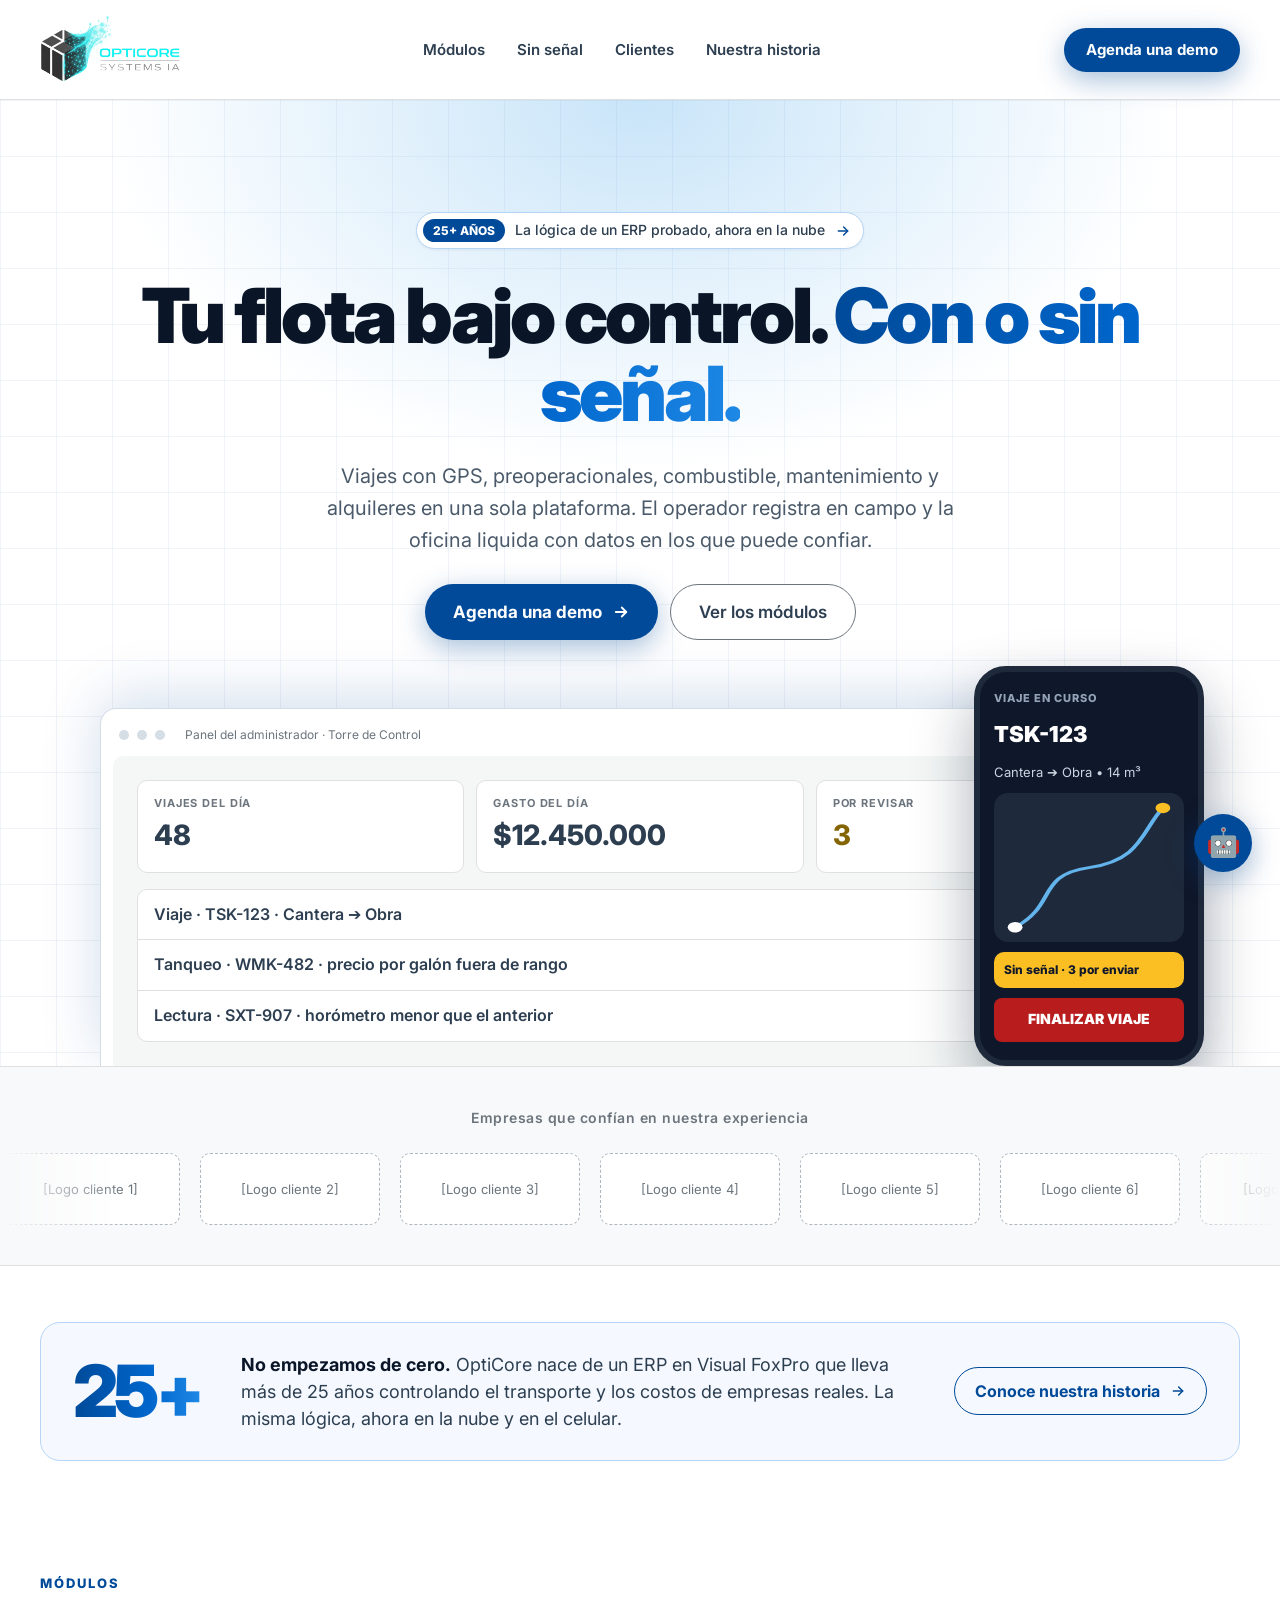
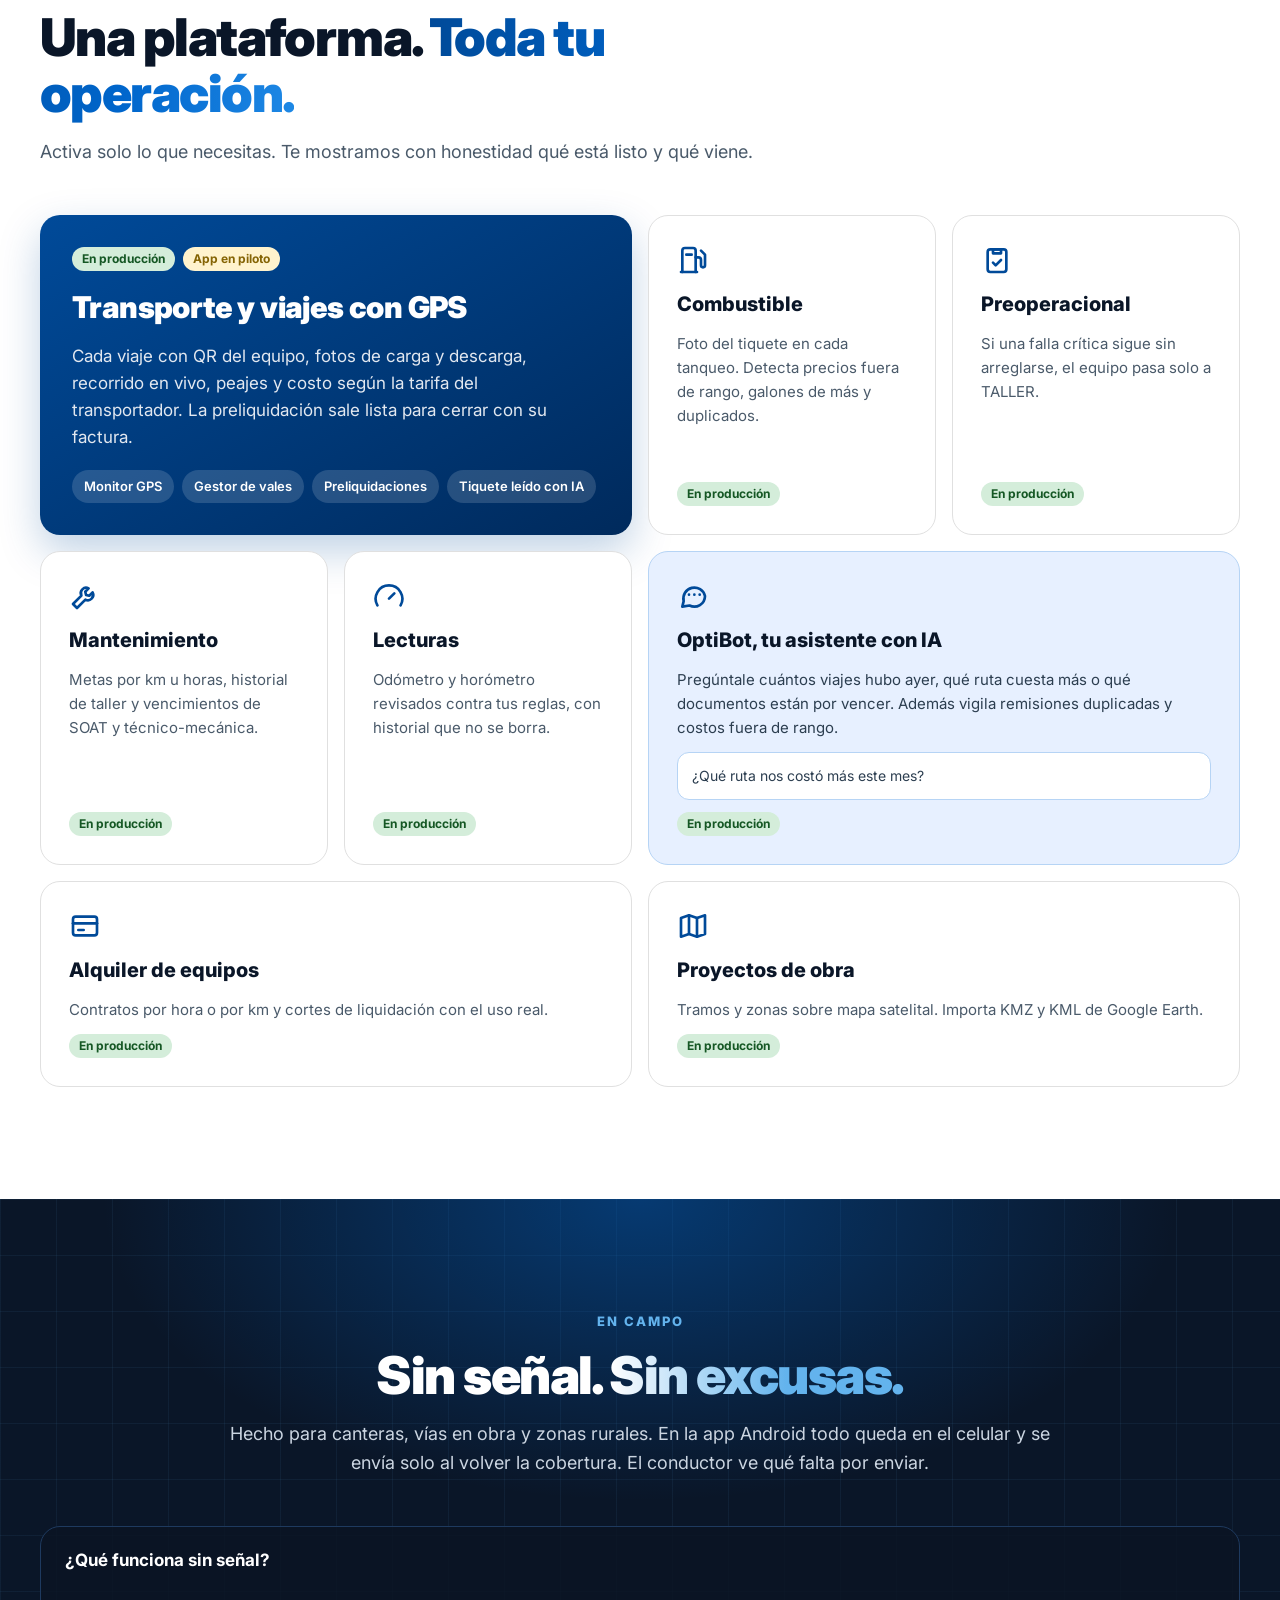
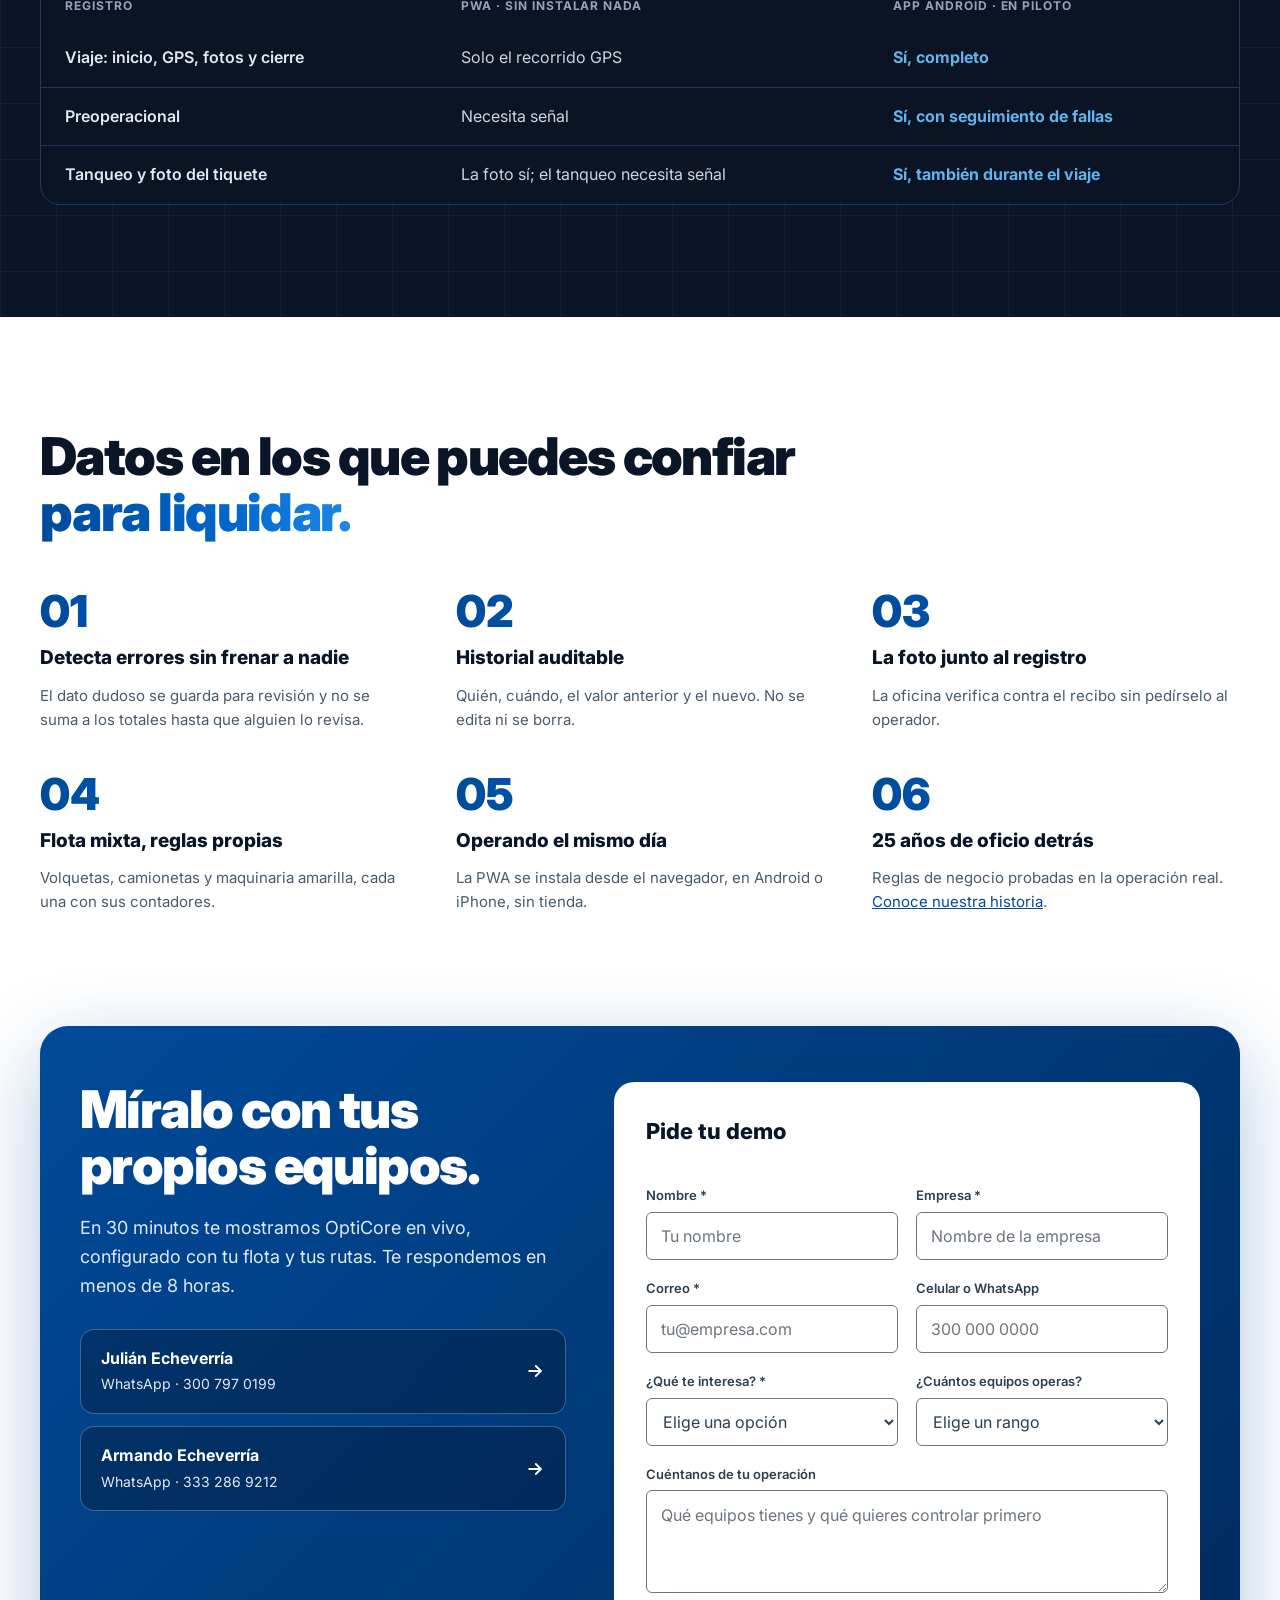
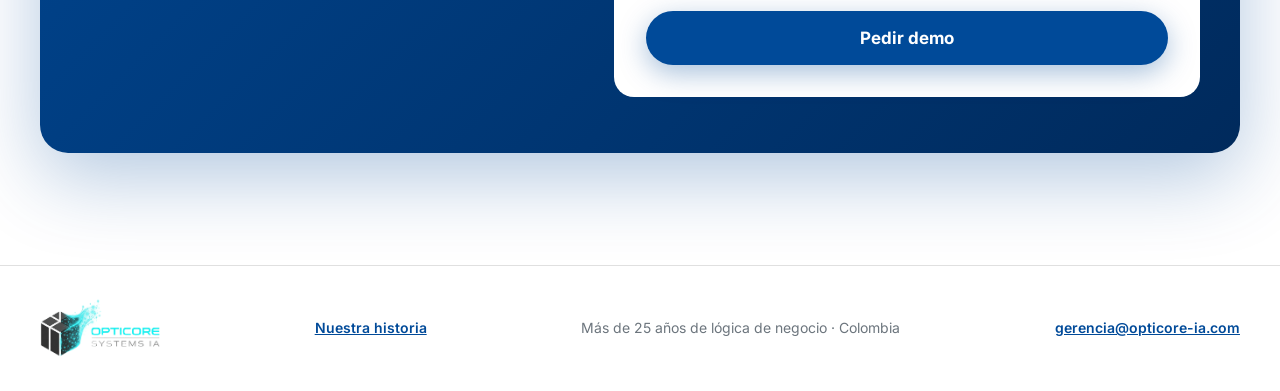
==== commit a0d05989: "Landing: fundador, cifras ilustrativas y opciones del formulario Co-Authored-By: Claude Opus 5.5 (1M" ====
--- a/index.html
+++ b/index.html
@@ -93,9 +93,9 @@
         <div class="navegador-barra"><i></i><i></i><i></i><span>Panel del administrador · Torre de Control</span></div>
         <div class="panel">
           <div class="kpis">
-            <div class="kpi"><small>VIAJES DEL DÍA</small><strong>[00]</strong></div>
-            <div class="kpi"><small>GASTO DEL DÍA</small><strong>$[0.000.000]</strong></div>
-            <div class="kpi"><small>POR REVISAR</small><strong class="warn">[0]</strong></div>
+            <div class="kpi"><small>VIAJES DEL DÍA</small><strong>48</strong></div>
+            <div class="kpi"><small>GASTO DEL DÍA</small><strong>$12.450.000</strong></div>
+            <div class="kpi"><small>POR REVISAR</small><strong class="warn">3</strong></div>
           </div>
           <div class="lista">
             <div><span>Viaje · TSK-123 · Cantera ➔ Obra</span><span class="ok">Revisado</span></div>
@@ -305,8 +305,7 @@
                 <option>Preoperacional y mantenimiento</option>
                 <option>Combustible</option>
                 <option>Alquiler de equipos</option>
-                <option>Proyectos de obra</option>
-                <option>Migrar mi sistema FoxPro a la nube</option>
+                <option>Asesoría en datos, Power BI y procesos</option>
                 <option>Quiero ver todo</option>
               </select>
             </div>
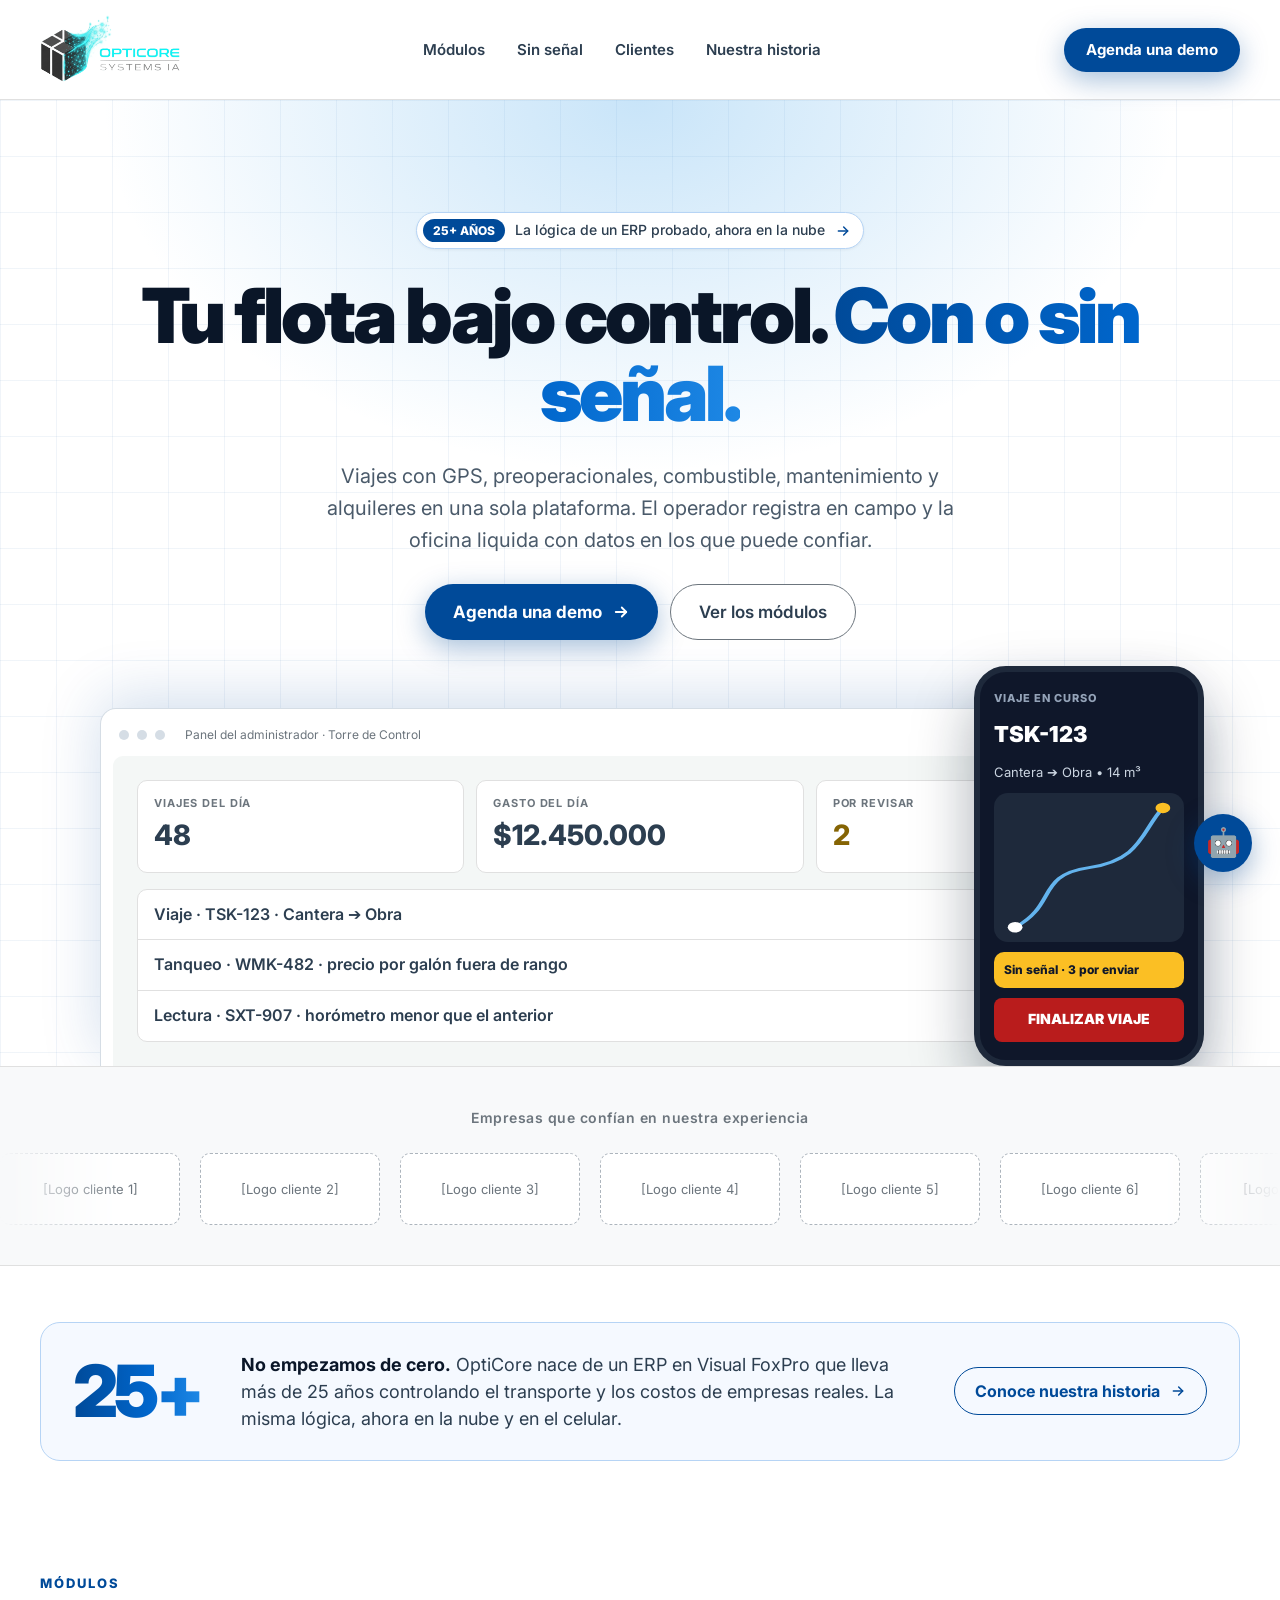
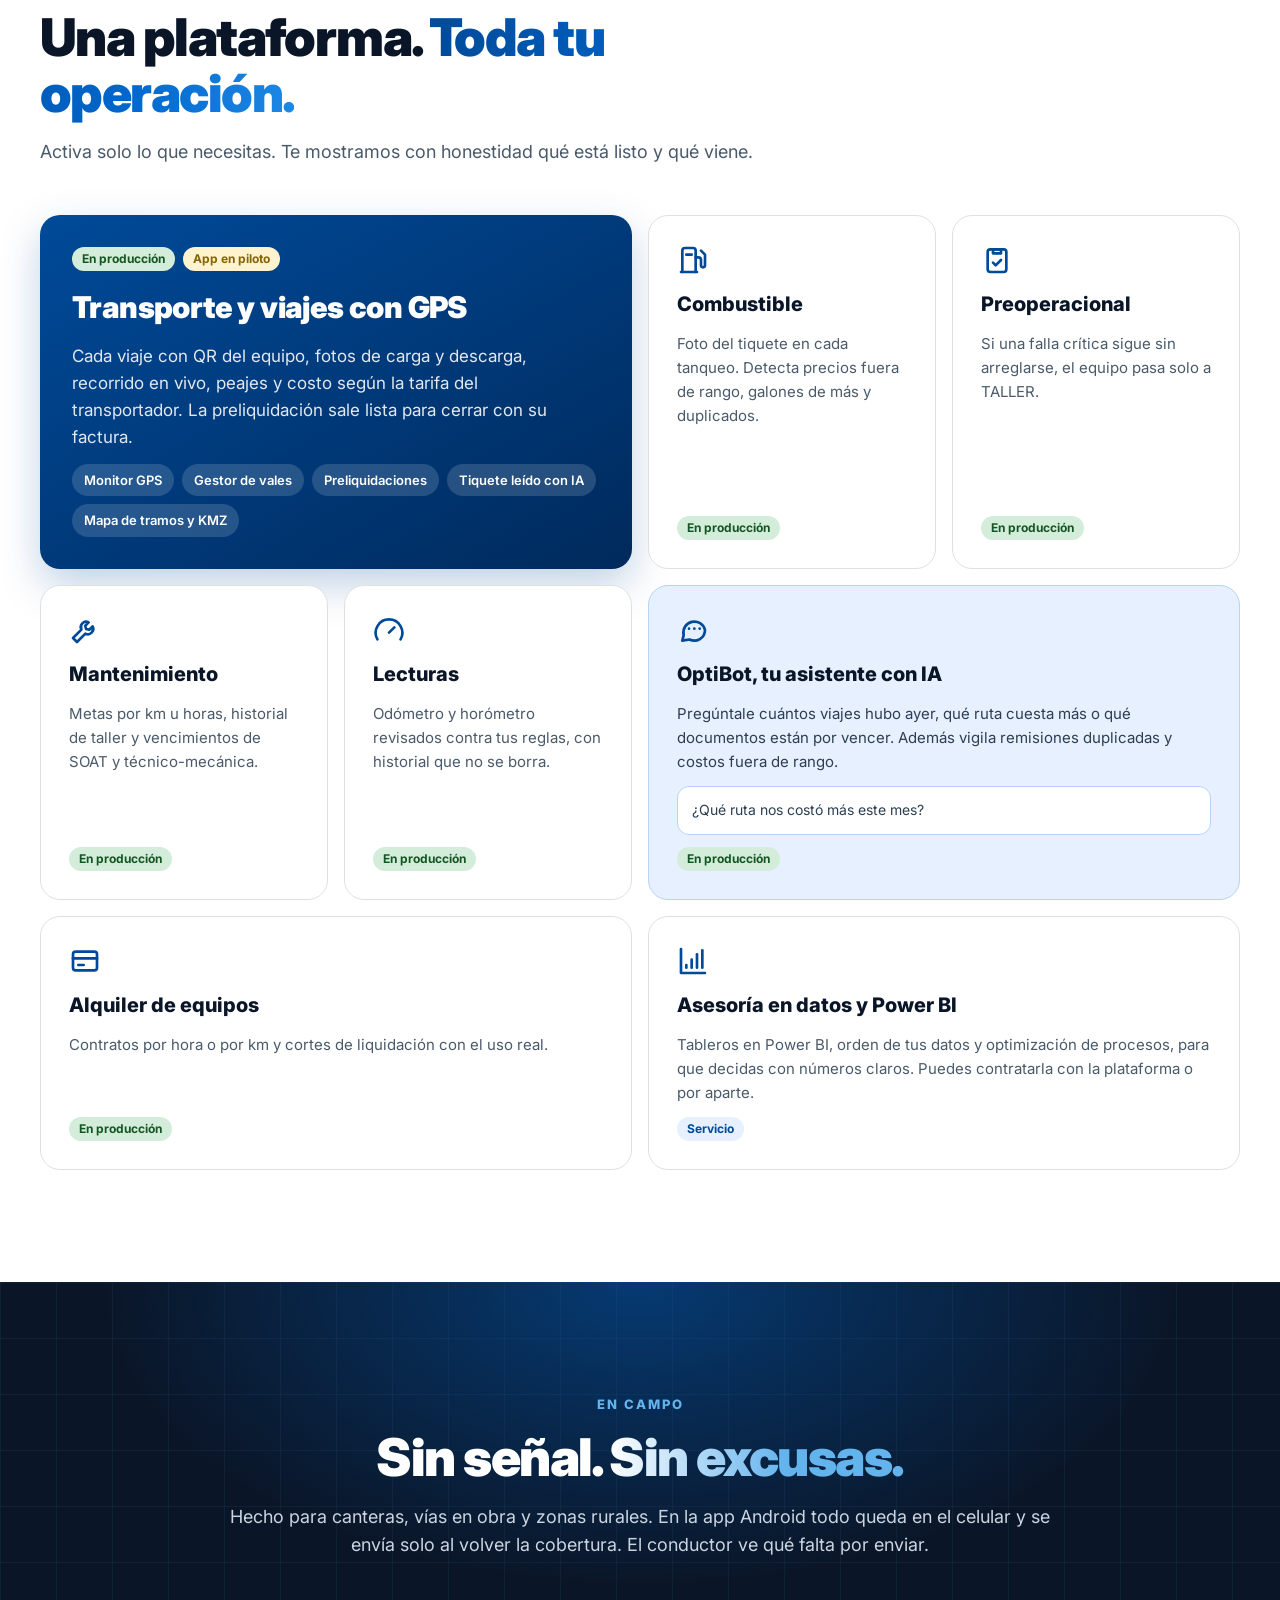
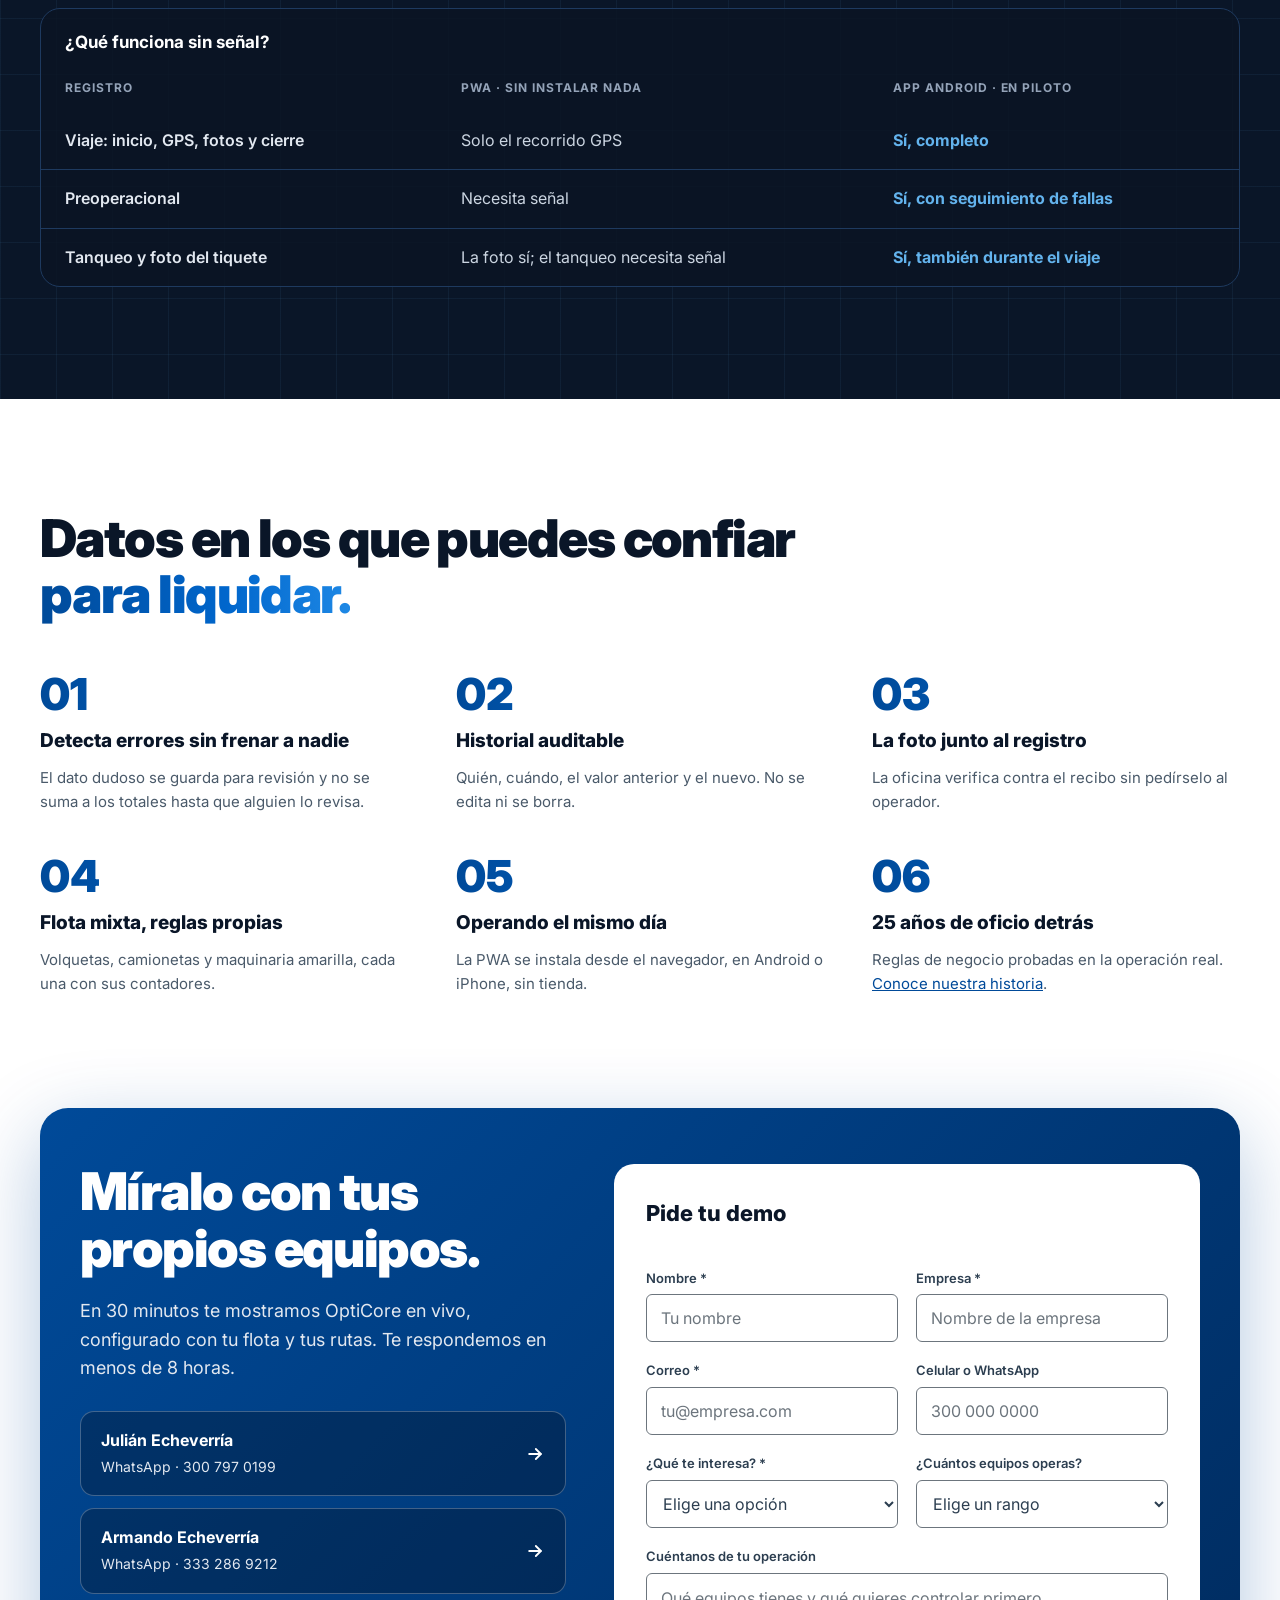
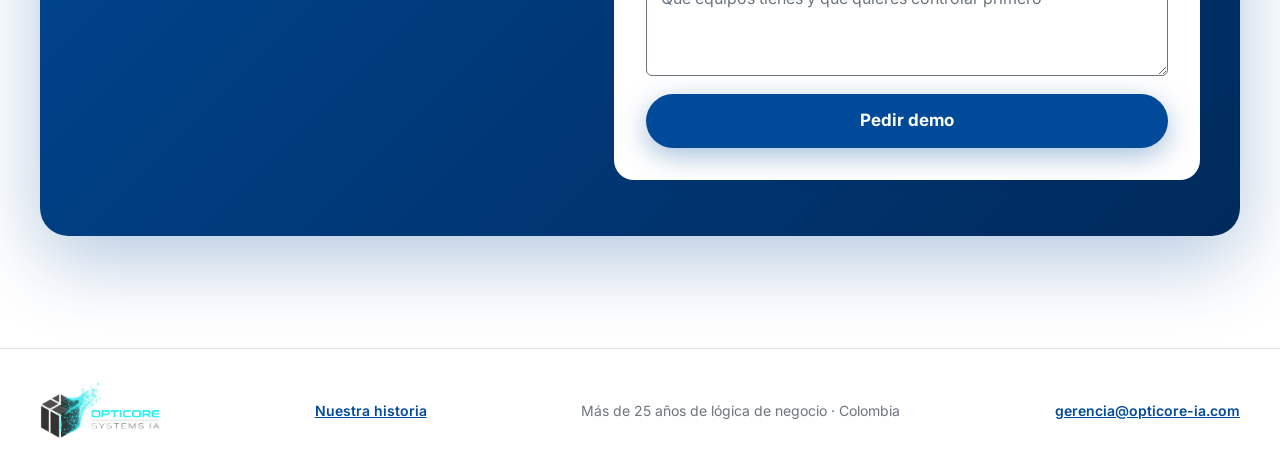
==== commit c54fa98f: "Módulos: asesoría en datos en lugar de Proyectos de obra; historia sin marcadores Co-Authored-By: Cl" ====
--- a/index.html
+++ b/index.html
@@ -95,7 +95,7 @@
           <div class="kpis">
             <div class="kpi"><small>VIAJES DEL DÍA</small><strong>48</strong></div>
             <div class="kpi"><small>GASTO DEL DÍA</small><strong>$12.450.000</strong></div>
-            <div class="kpi"><small>POR REVISAR</small><strong class="warn">3</strong></div>
+            <div class="kpi"><small>POR REVISAR</small><strong class="warn">2</strong></div>
           </div>
           <div class="lista">
             <div><span>Viaje · TSK-123 · Cantera ➔ Obra</span><span class="ok">Revisado</span></div>
@@ -169,7 +169,7 @@
         <div class="chips"><span class="chip chip-ok">En producción</span><span class="chip chip-warn">App en piloto</span></div>
         <h3>Transporte y viajes con GPS</h3>
         <p>Cada viaje con QR del equipo, fotos de carga y descarga, recorrido en vivo, peajes y costo según la tarifa del transportador. La preliquidación sale lista para cerrar con su factura.</p>
-        <div class="etiquetas"><span>Monitor GPS</span><span>Gestor de vales</span><span>Preliquidaciones</span><span>Tiquete leído con IA</span></div>
+        <div class="etiquetas"><span>Monitor GPS</span><span>Gestor de vales</span><span>Preliquidaciones</span><span>Tiquete leído con IA</span><span>Mapa de tramos y KMZ</span></div>
       </article>
 
       <article class="mod reveal">
@@ -216,10 +216,10 @@
       </article>
 
       <article class="mod span-2 reveal">
-        <svg width="32" height="32" viewBox="0 0 24 24" fill="none" stroke="#004a99" stroke-width="2" stroke-linecap="round" stroke-linejoin="round" aria-hidden="true"><path d="M9 4 3 6v14l6-2 6 2 6-2V4l-6 2z"/><path d="M9 4v14"/><path d="M15 6v14"/></svg>
-        <h3>Proyectos de obra</h3>
-        <p>Tramos y zonas sobre mapa satelital. Importa KMZ y KML de Google Earth.</p>
-        <span class="chip chip-ok">En producción</span>
+        <svg width="32" height="32" viewBox="0 0 24 24" fill="none" stroke="#004a99" stroke-width="2" stroke-linecap="round" stroke-linejoin="round" aria-hidden="true"><path d="M3 3v18h18"/><path d="M7 15v2"/><path d="M11 11v6"/><path d="M15 7v10"/><path d="M19 4v13"/></svg>
+        <h3>Asesoría en datos y Power BI</h3>
+        <p>Tableros en Power BI, orden de tus datos y optimización de procesos, para que decidas con números claros. Puedes contratarla con la plataforma o por aparte.</p>
+        <span class="chip chip-servicio">Servicio</span>
       </article>
     </div>
   </div>
--- a/css/landing.css
+++ b/css/landing.css
@@ -118,6 +118,7 @@
 .chip { display: inline-block; padding: 3px 10px; border-radius: var(--pill); font-size: 12px; font-weight: 700; line-height: 1.5; }
 .chip-ok   { background: var(--ok-bg);   color: var(--ok-text); }
 .chip-warn { background: var(--warn-bg); color: var(--warn-text); }
+.chip-servicio { background: var(--brand-light); color: var(--brand); }
 .chip-rev  { background: var(--warn-bg); color: var(--warn-text); font-size: 11px; font-weight: 800; letter-spacing: .5px; }
 .chips { display: flex; gap: 8px; flex-wrap: wrap; }
 
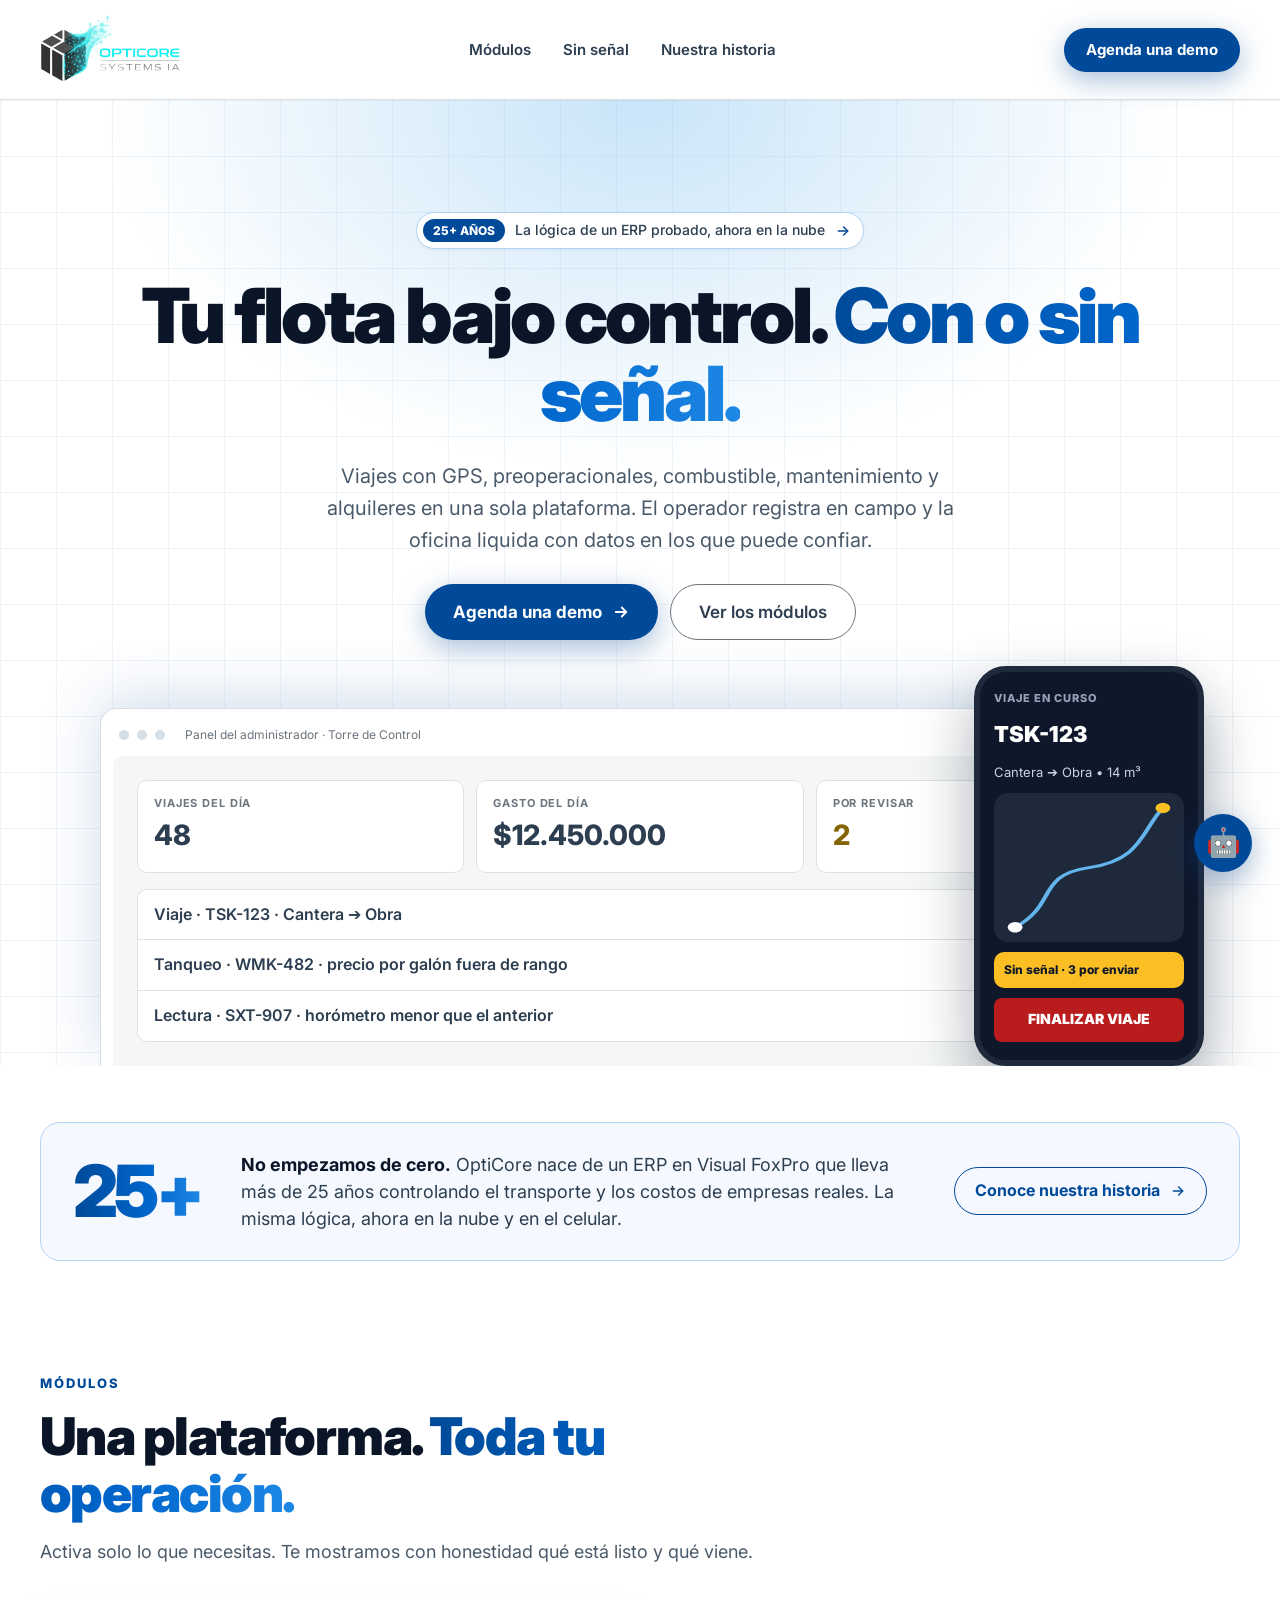
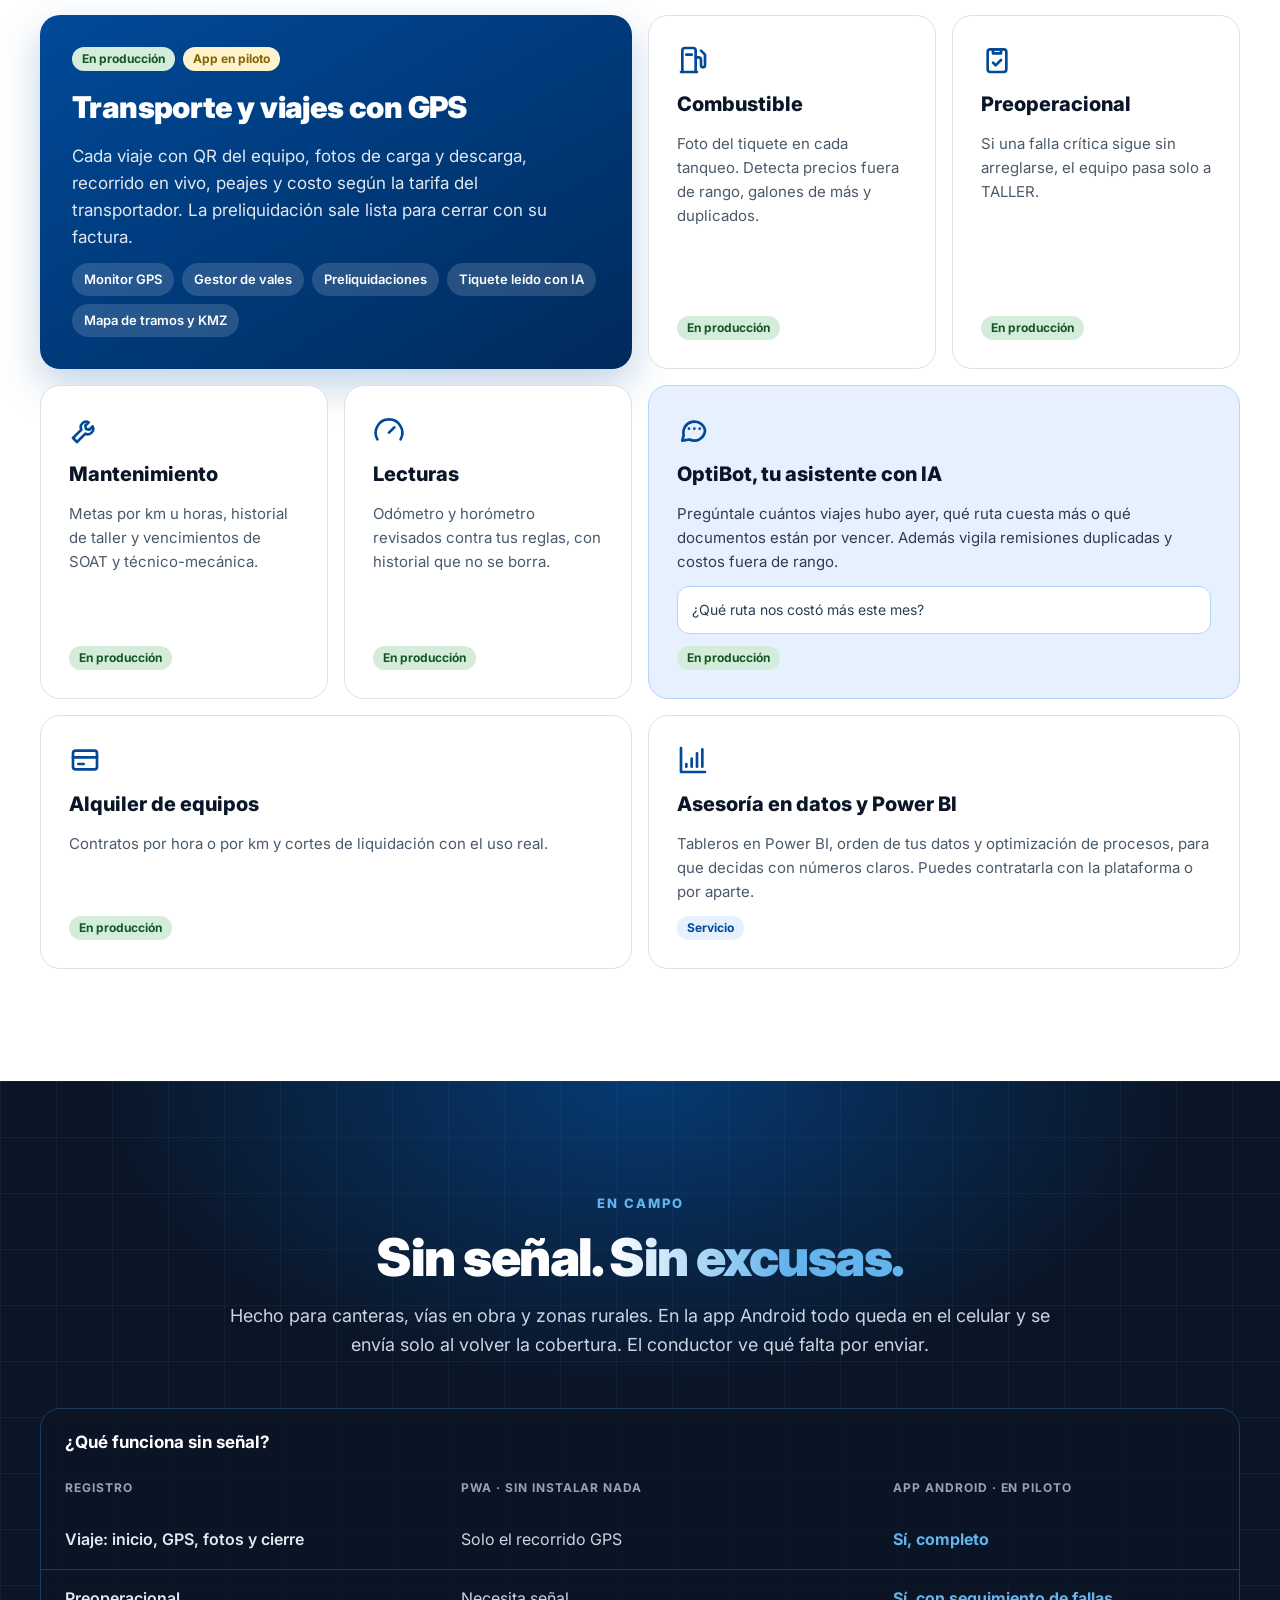
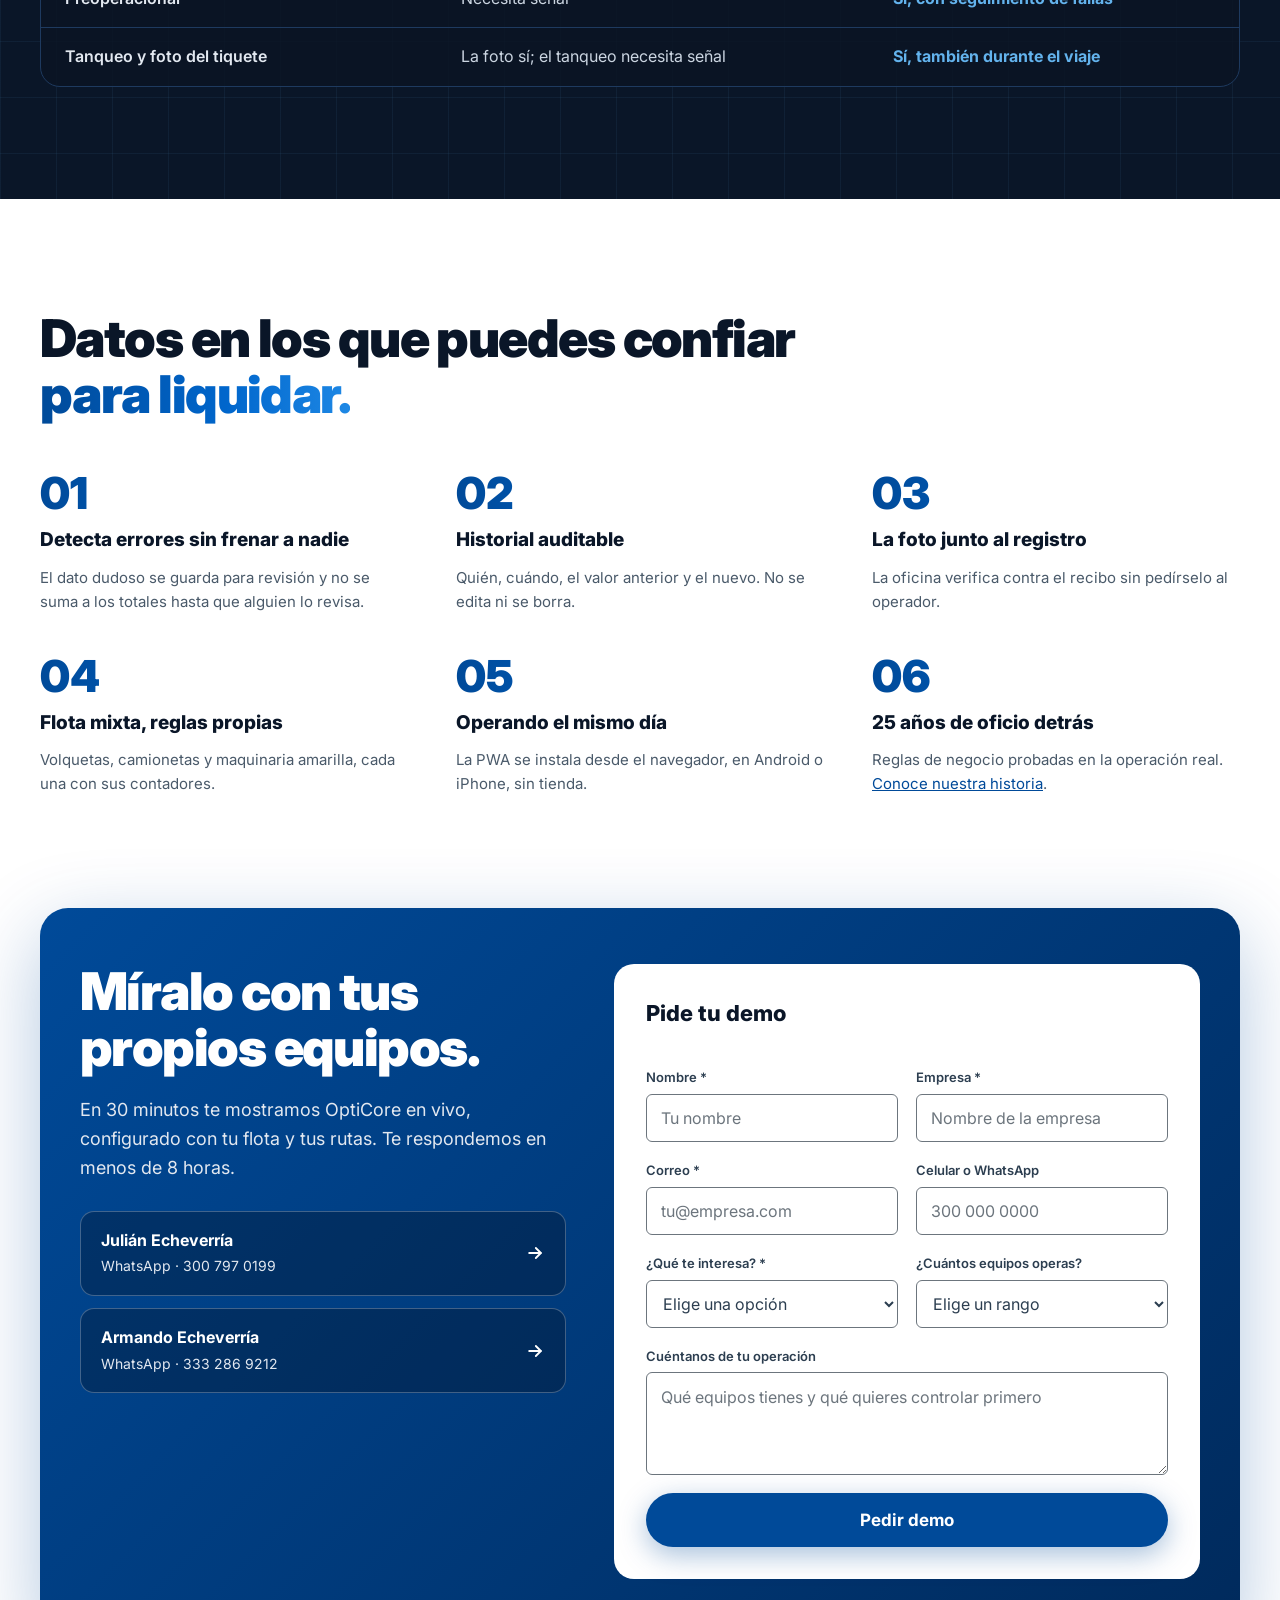
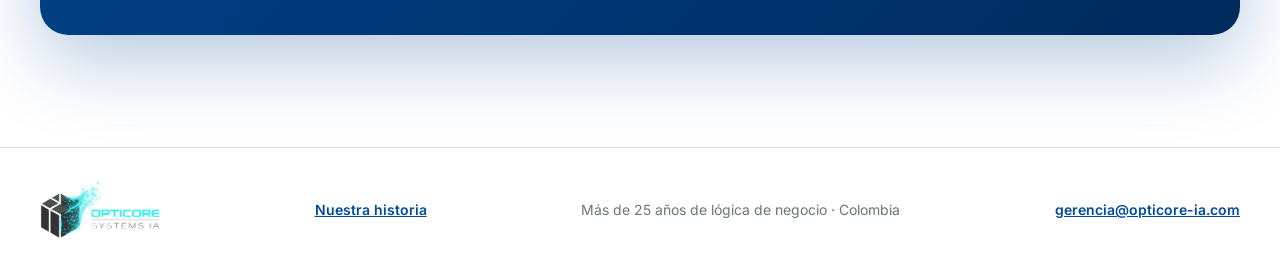
==== commit cfd96f98: "Oculta la franja de clientes hasta tener los logos Co-Authored-By: Claude Opus 5.5 (1M context) <nor" ====
--- a/index.html
+++ b/index.html
@@ -51,7 +51,6 @@
     <div class="nav-links">
       <a href="#modulos">Módulos</a>
       <a href="#sin-senal">Sin señal</a>
-      <a href="#clientes">Clientes</a>
       <a href="historia.html">Nuestra historia</a>
     </div>
     <a class="btn btn-primario btn-sm nav-cta" href="#contacto">Agenda una demo</a>
@@ -62,7 +61,6 @@
   <div class="menu-movil" id="menu-movil">
     <a href="#modulos">Módulos</a>
     <a href="#sin-senal">Sin señal</a>
-    <a href="#clientes">Clientes</a>
     <a href="historia.html">Nuestra historia</a>
     <a class="btn btn-primario" href="#contacto">Agenda una demo</a>
   </div>
@@ -121,8 +119,10 @@
 <!-- ╔══ CLIENTES ══╗
      Para poner un logo real: cambia el texto [Logo cliente N] por
      <img src="img/clientes/archivo.png" alt="Nombre de la empresa">
-     en la primera lista y en su copia (la copia hace que el carrusel no se corte). -->
-<section id="clientes" class="clientes" aria-label="Clientes">
+     en la primera lista y en su copia (la copia hace que el carrusel no se corte).
+     Mientras no haya logos, la sección está oculta: quita "hidden" de la etiqueta section
+     y vuelve a poner el enlace "Clientes" en la navegación y en el menú móvil. -->
+<section id="clientes" class="clientes" aria-label="Clientes" hidden>
   <p>Empresas que confían en nuestra experiencia</p>
   <div class="marquesina-caja">
     <ul class="marquesina">
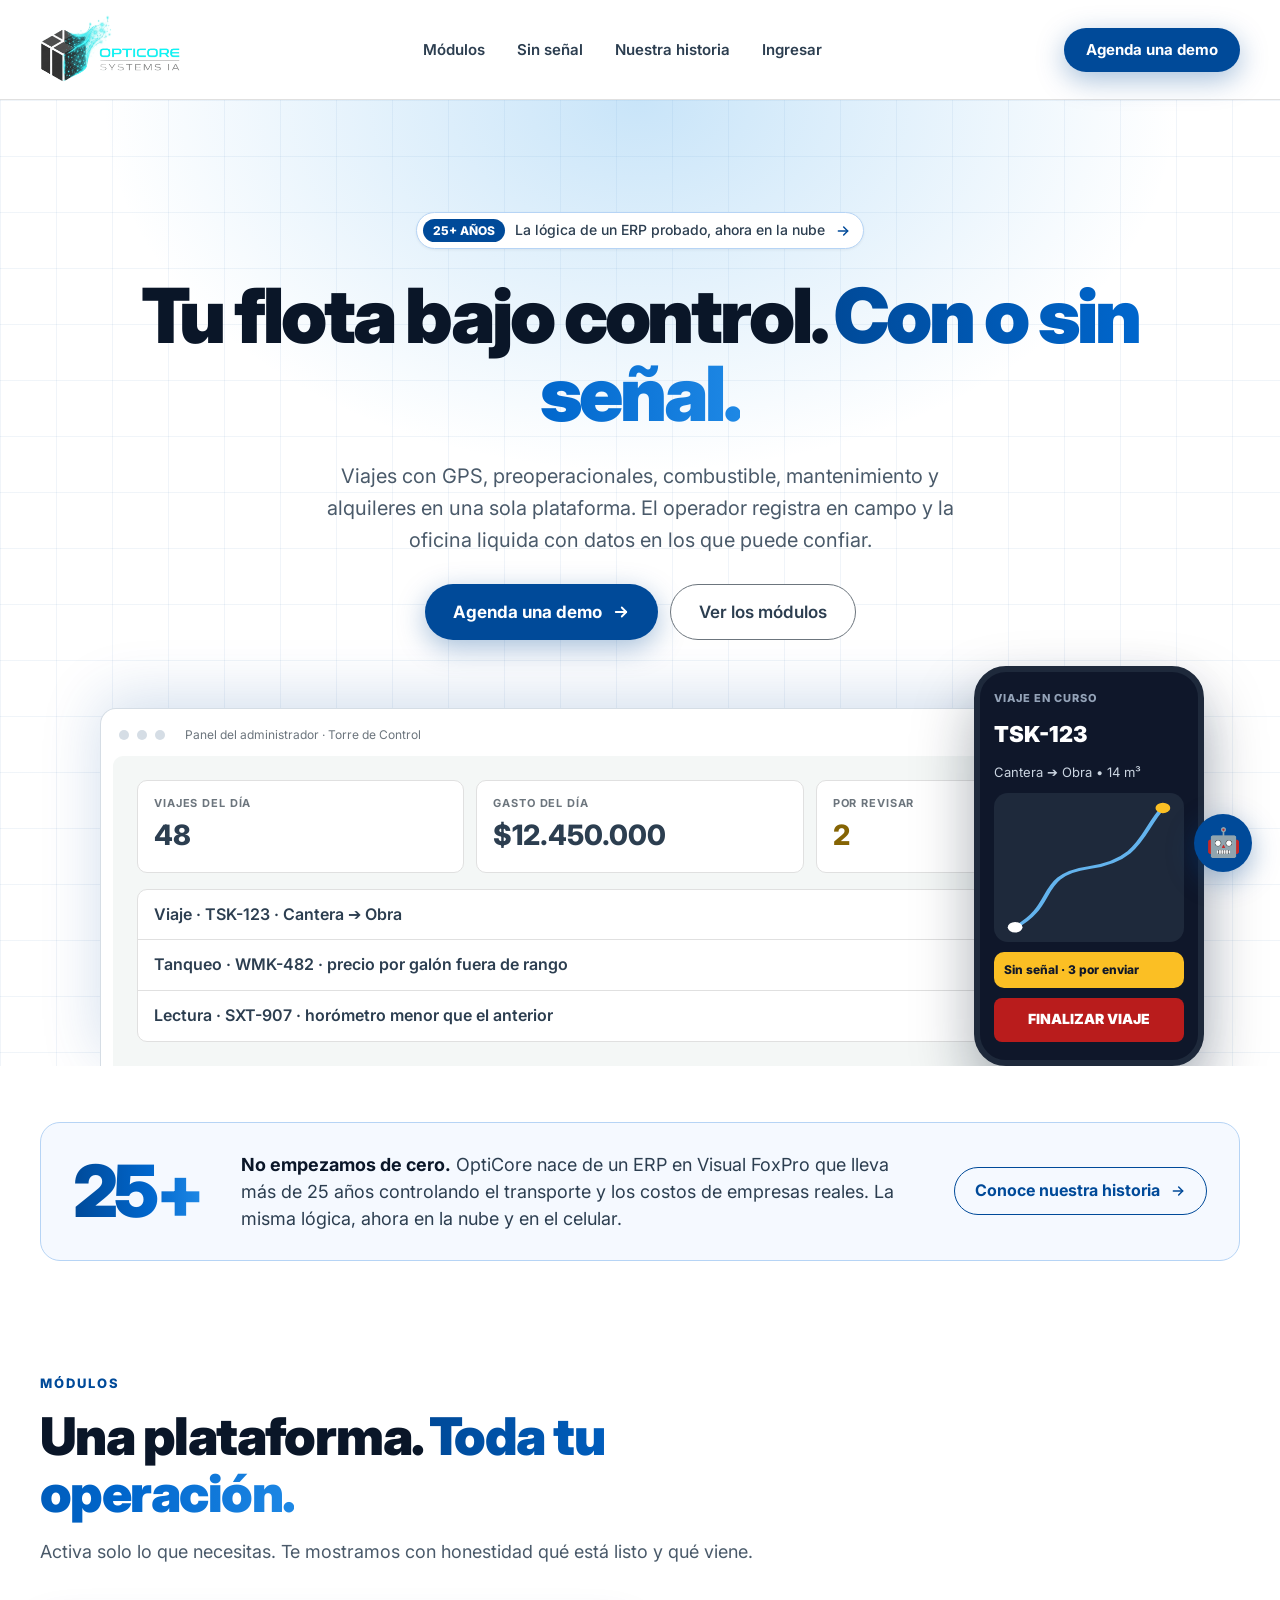
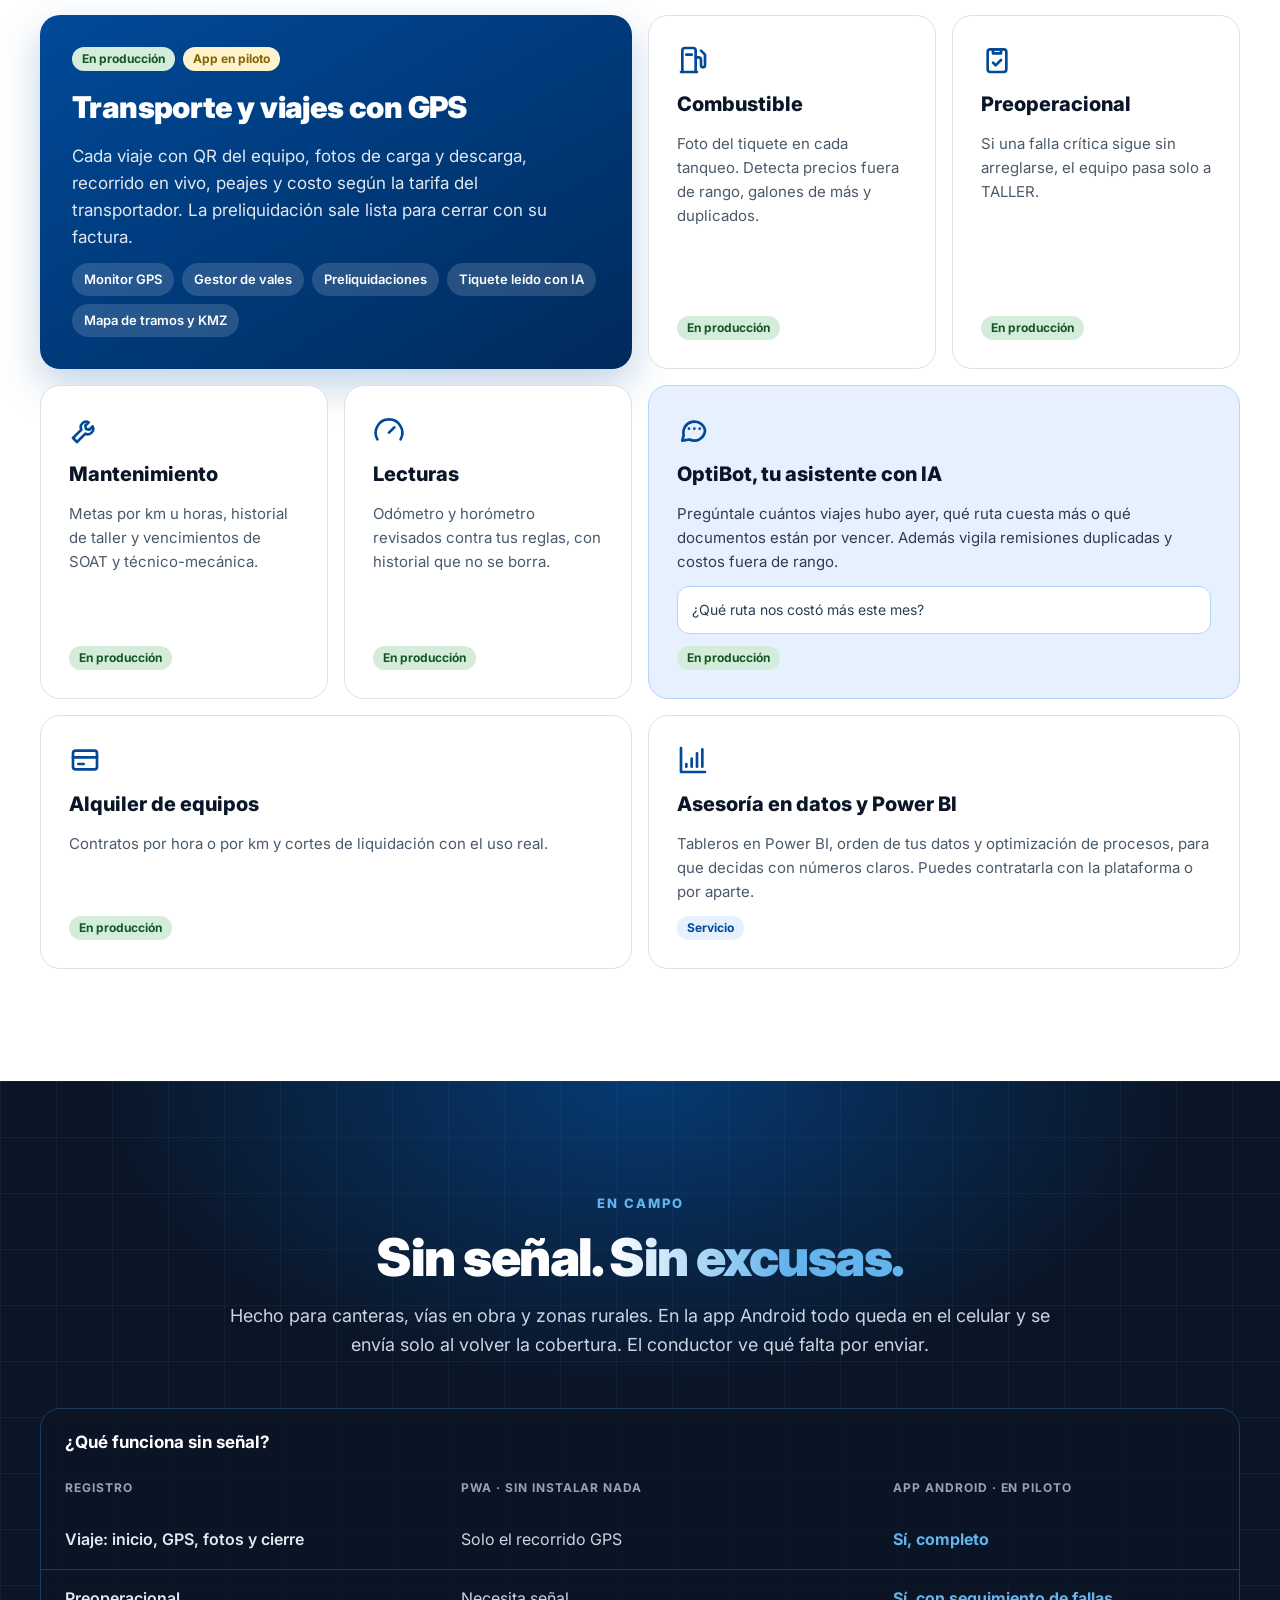
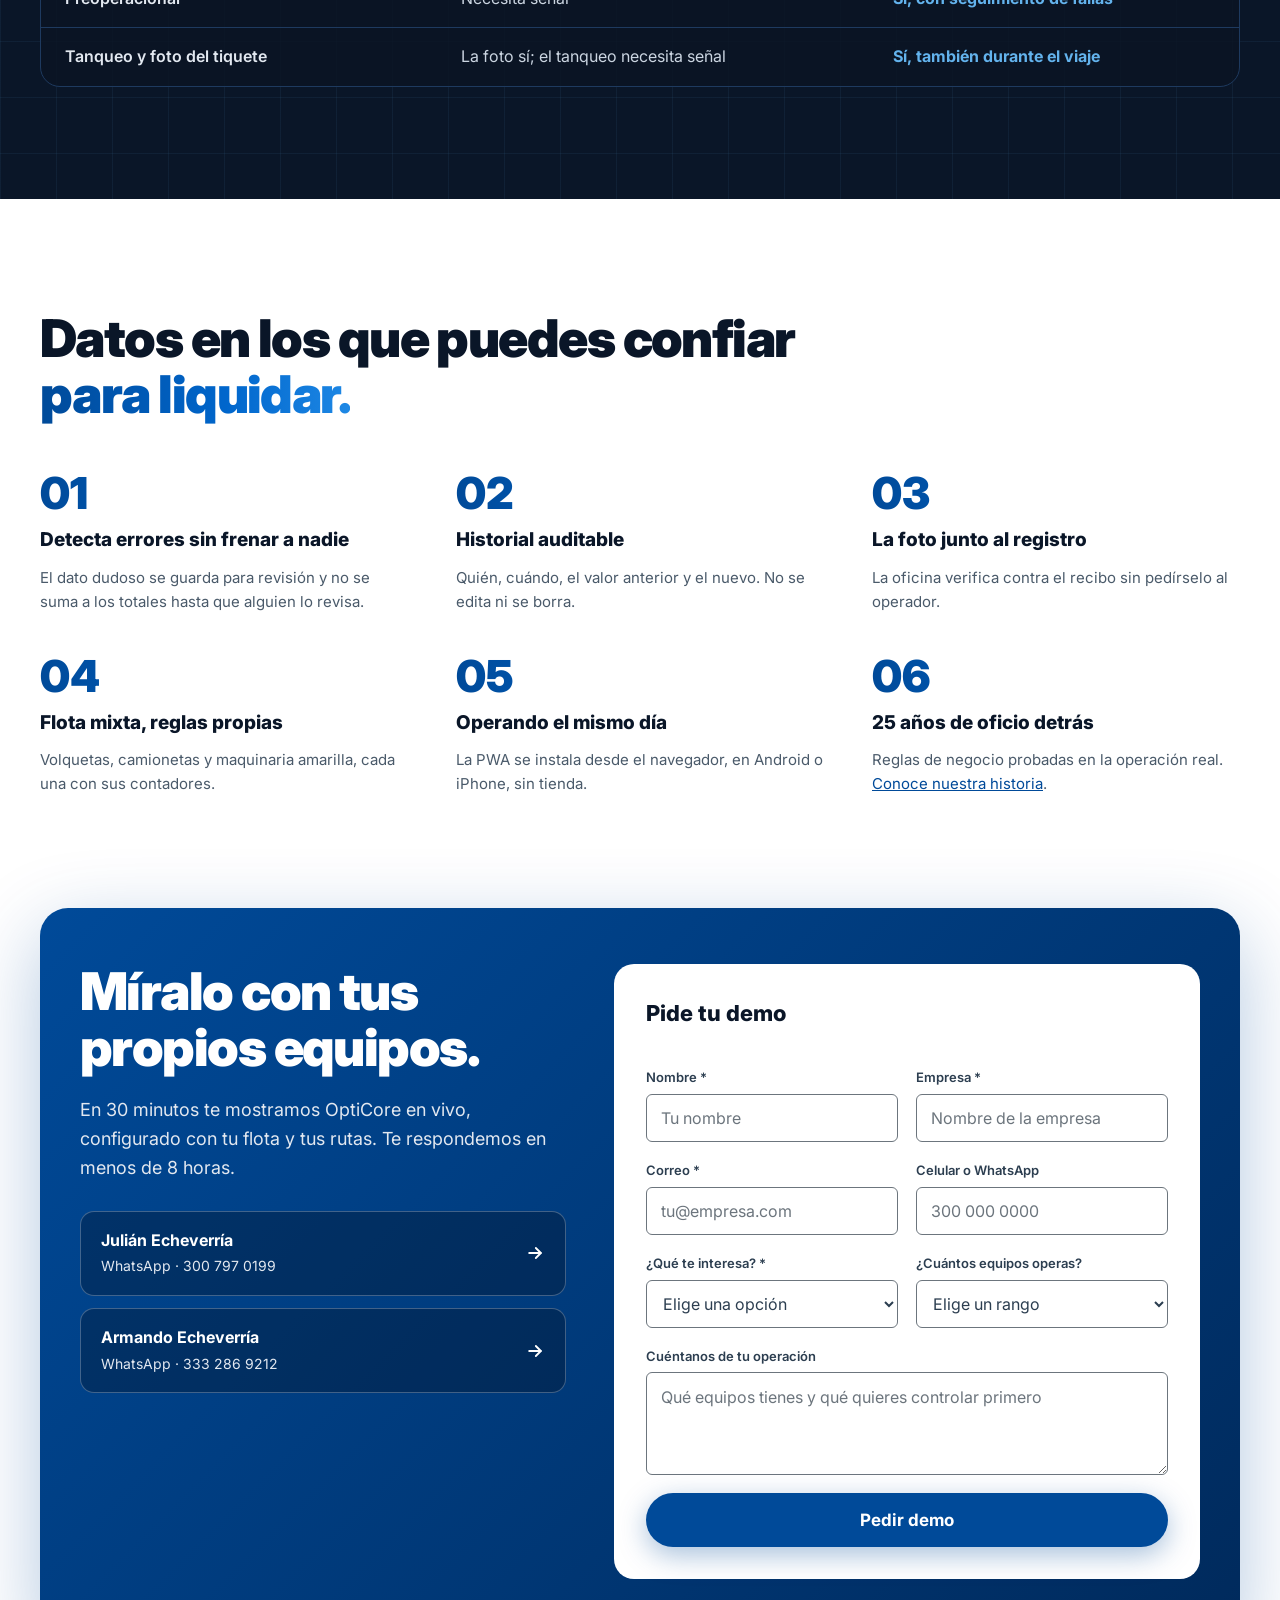
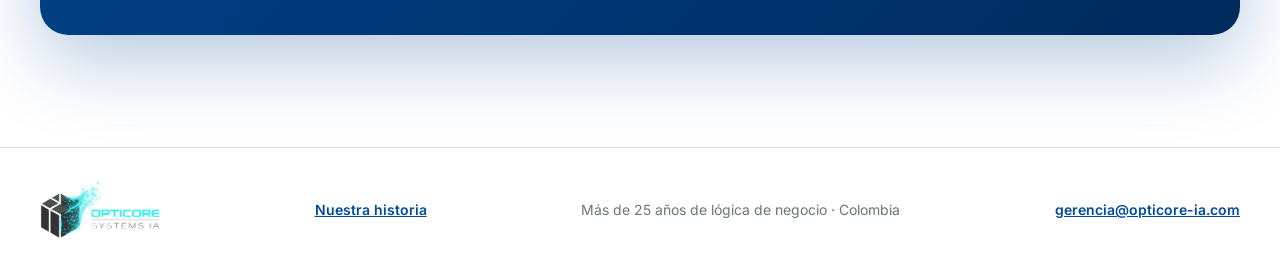
==== commit 3bd4ca05: "SEO: robots, sitemap, canonical y enlace Ingresar a app.opticore-ia.com Co-Authored-By: Claude Opus " ====
--- a/index.html
+++ b/index.html
@@ -7,8 +7,10 @@
   <title>OptiCore Systems IA | Control de flota con o sin señal</title>
   <meta name="description" content="Viajes con GPS, preoperacionales, combustible, mantenimiento y alquileres en una sola plataforma, con app que funciona sin señal. La lógica de un ERP con más de 25 años en operación, ahora en la nube.">
   <meta name="theme-color" content="#004a99">
+  <link rel="canonical" href="https://www.opticore-ia.com/">
 
   <!-- OG / Social -->
+  <meta property="og:url"         content="https://www.opticore-ia.com/">
   <meta property="og:title"       content="OptiCore Systems IA · Tu flota bajo control, con o sin señal">
   <meta property="og:description" content="Viajes con GPS, preoperacionales, combustible, mantenimiento y alquileres en una sola plataforma. 25+ años de lógica de negocio, ahora en la nube.">
   <meta property="og:image"       content="https://apptransporte.onrender.com/og-image.png">
@@ -26,7 +28,7 @@
     "operatingSystem": "Web, Android",
     "offers": { "@type": "Offer", "priceCurrency": "COP" },
     "description": "Plataforma de control de flota y maquinaria para el sector constructor en Colombia: viajes con GPS, preoperacionales, combustible, mantenimiento, alquileres y asistente con IA.",
-    "url": "https://opticore-landing.onrender.com"
+    "url": "https://www.opticore-ia.com/"
   }
   </script>
 
@@ -52,6 +54,7 @@
       <a href="#modulos">Módulos</a>
       <a href="#sin-senal">Sin señal</a>
       <a href="historia.html">Nuestra historia</a>
+      <a href="https://app.opticore-ia.com">Ingresar</a>
     </div>
     <a class="btn btn-primario btn-sm nav-cta" href="#contacto">Agenda una demo</a>
     <button class="menu-btn" id="menu-btn" type="button" aria-label="Abrir menú" aria-expanded="false" aria-controls="menu-movil">
@@ -62,6 +65,7 @@
     <a href="#modulos">Módulos</a>
     <a href="#sin-senal">Sin señal</a>
     <a href="historia.html">Nuestra historia</a>
+    <a href="https://app.opticore-ia.com">Ingresar</a>
     <a class="btn btn-primario" href="#contacto">Agenda una demo</a>
   </div>
 </nav>
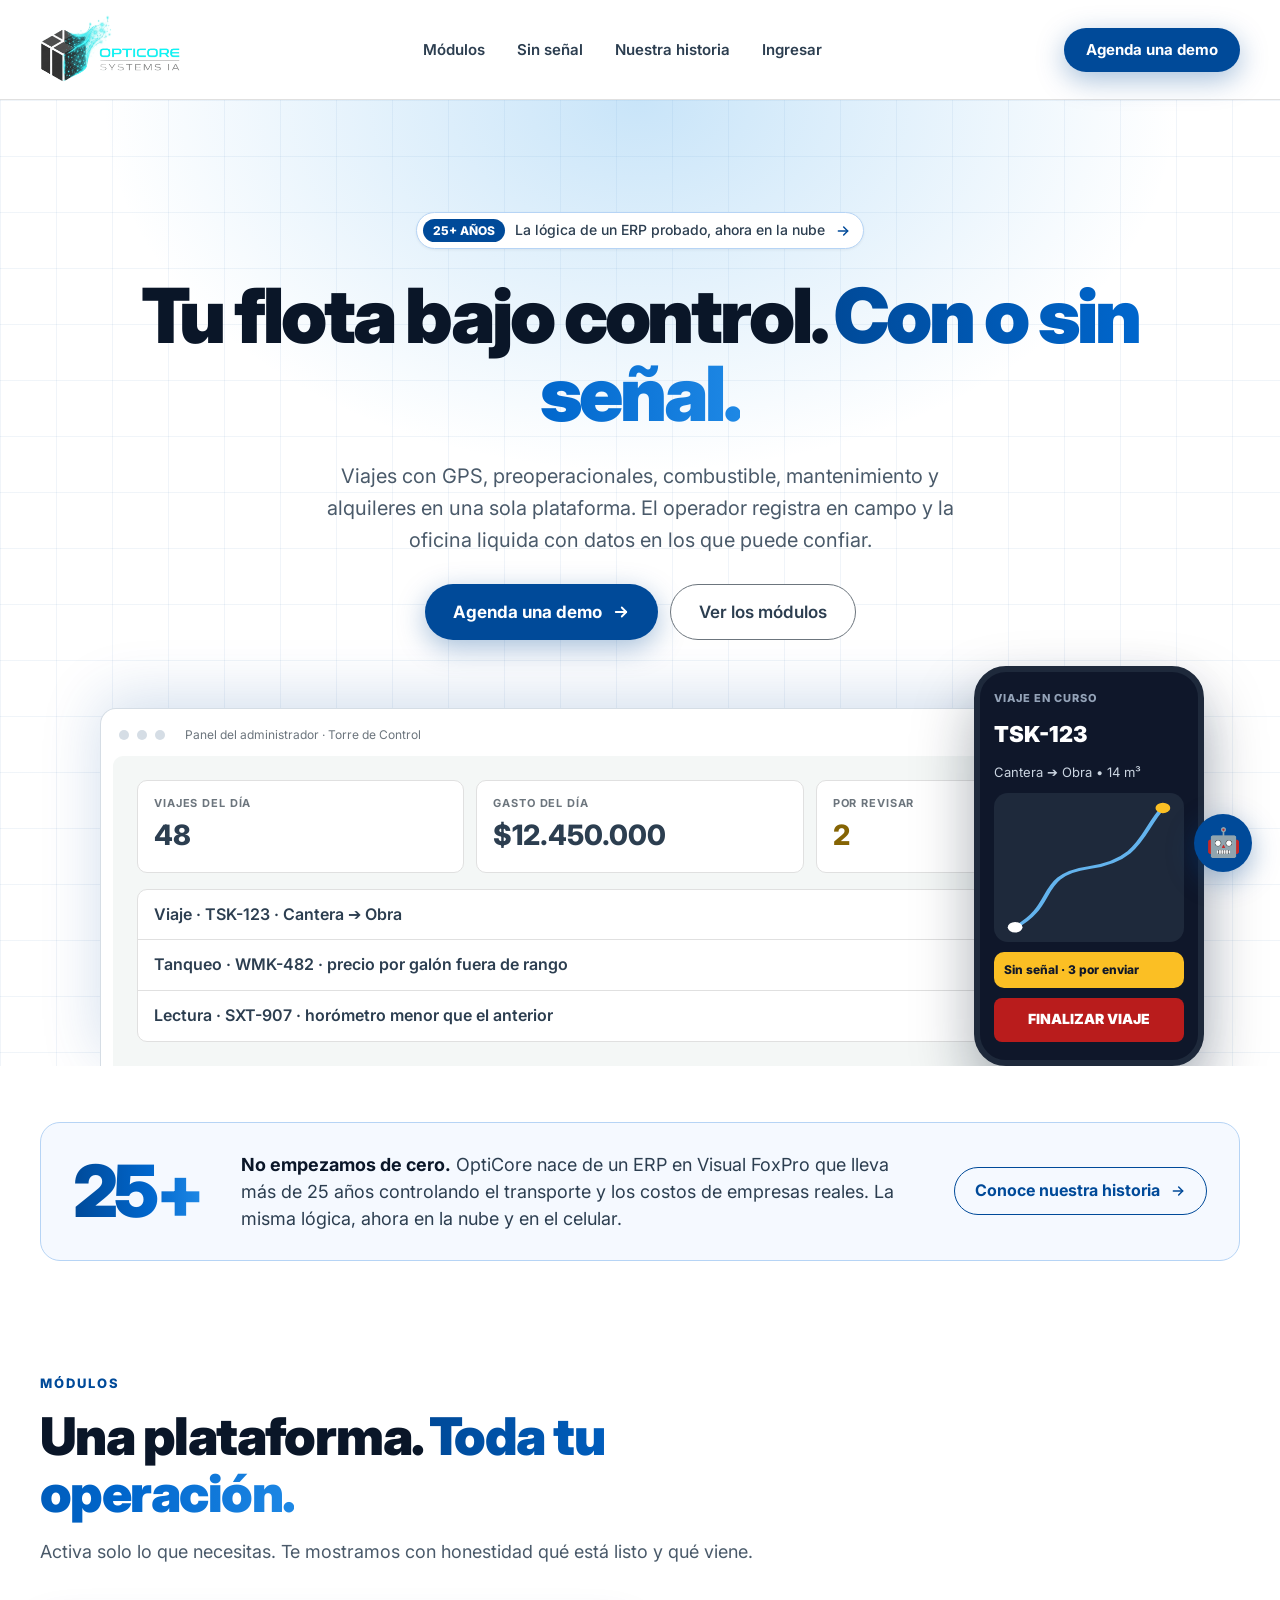
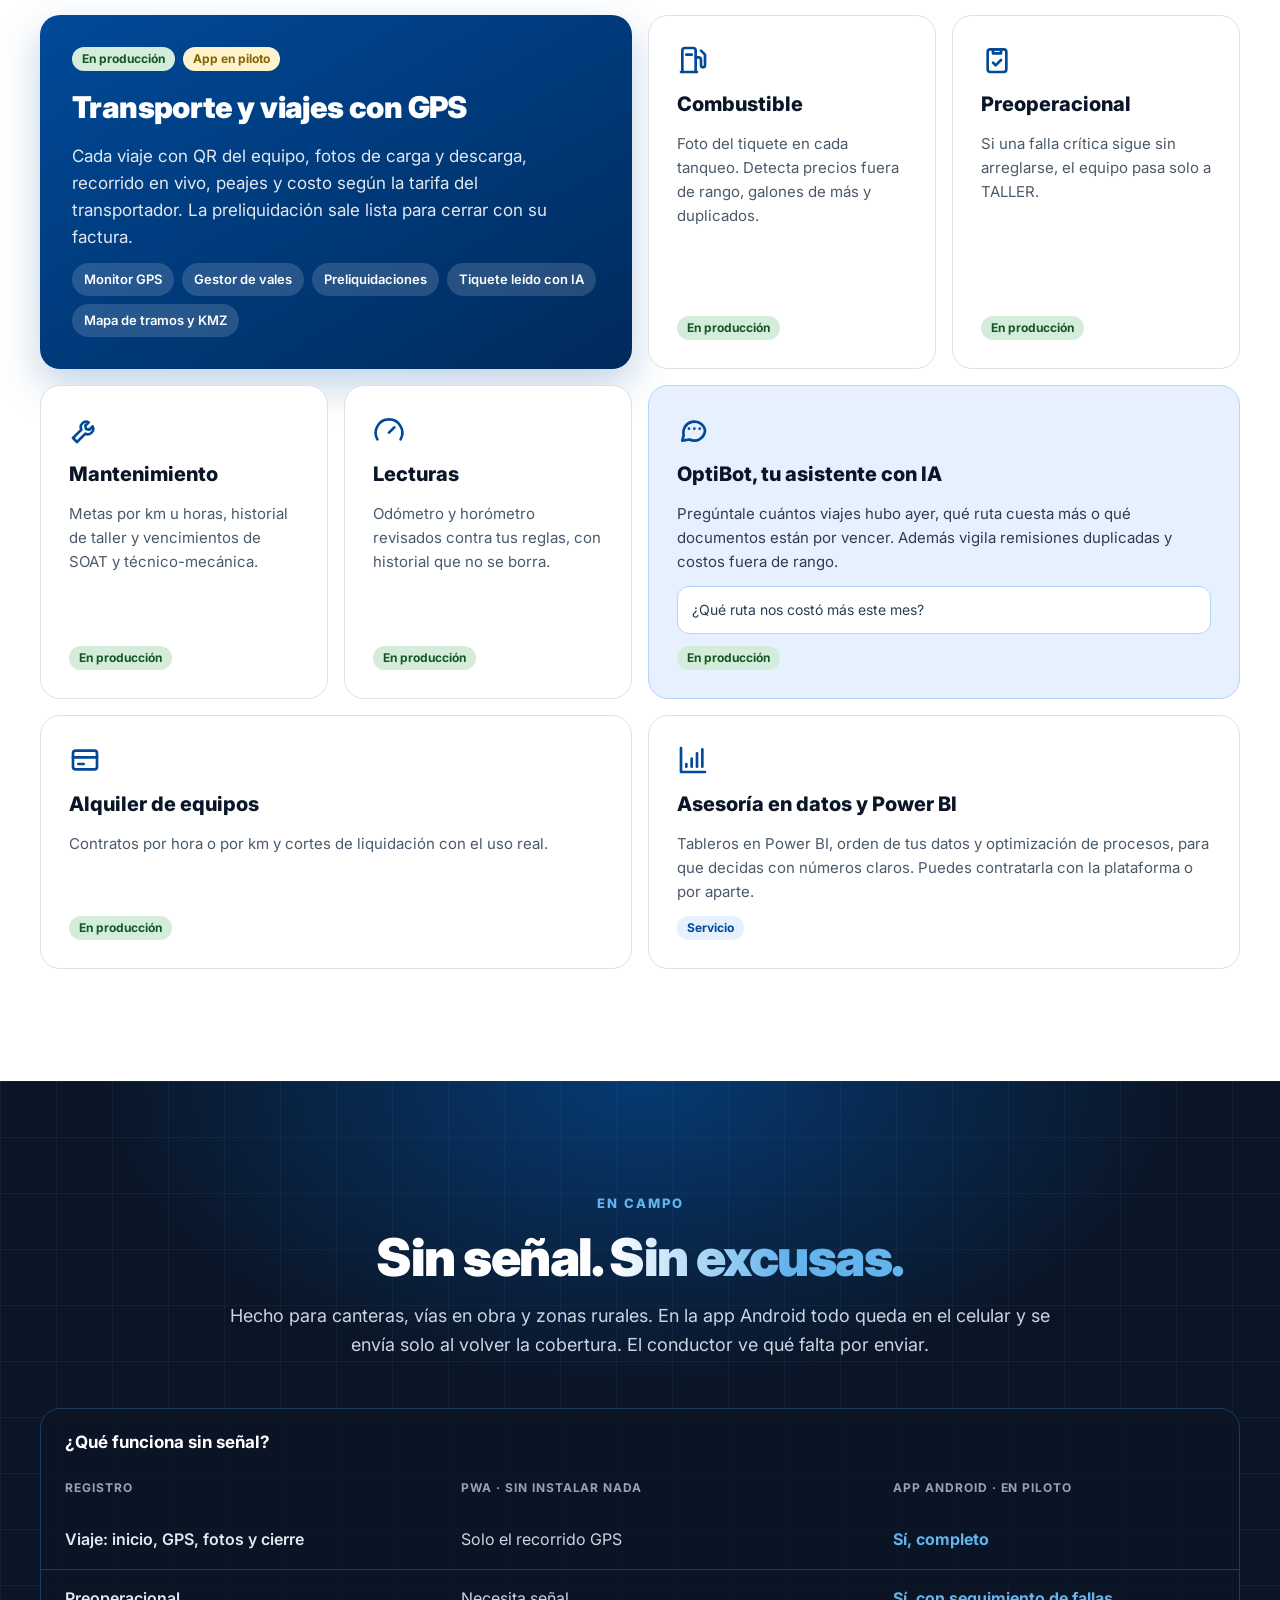
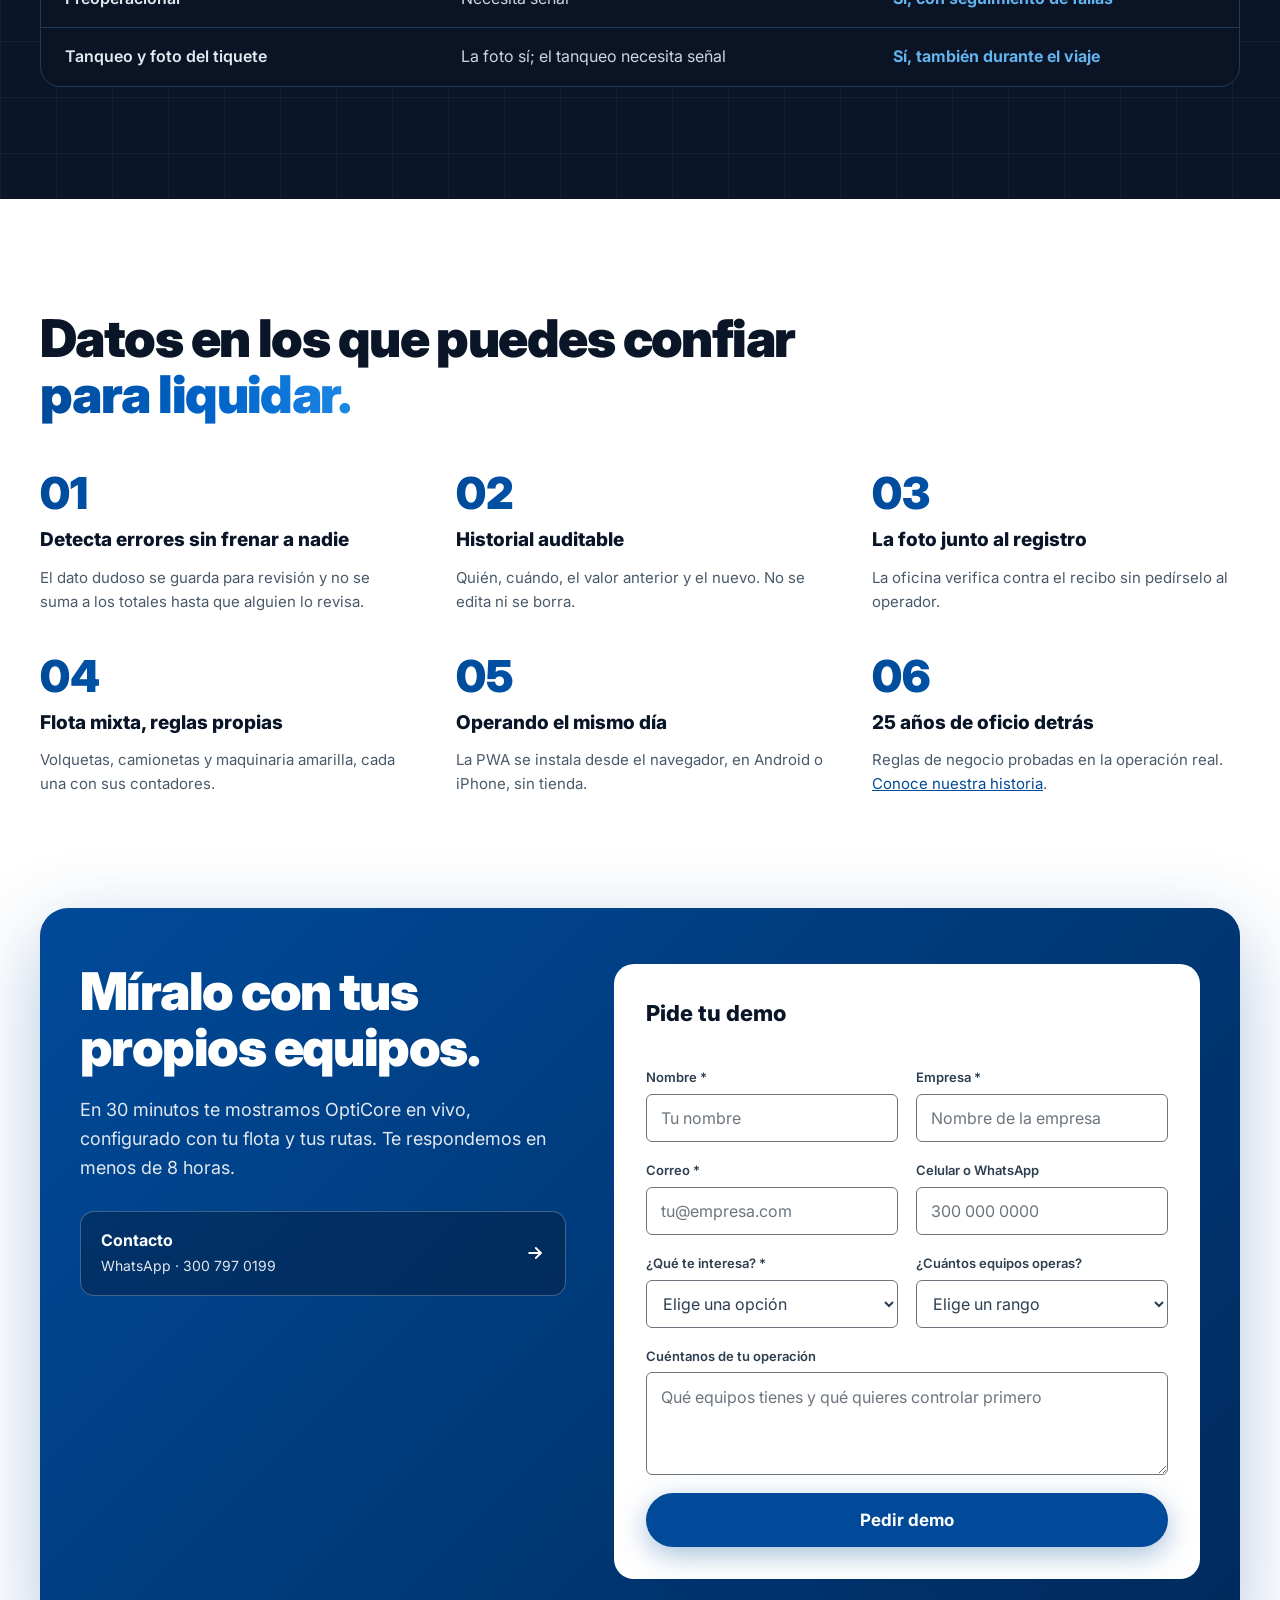
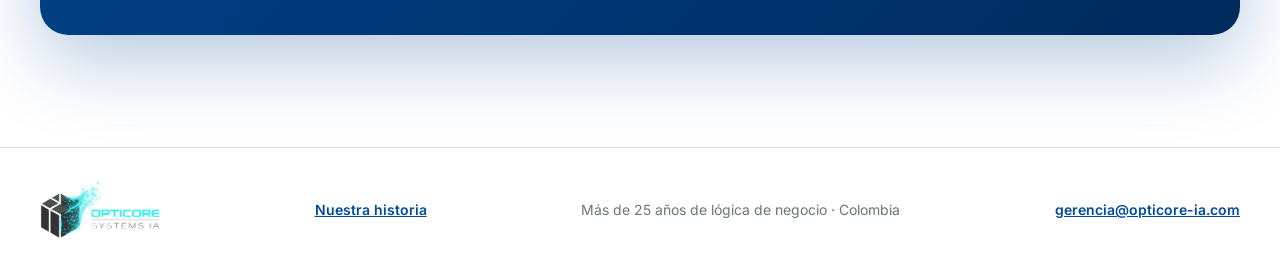
==== commit 040de45d: "Contacto" ====
--- a/index.html
+++ b/index.html
@@ -283,11 +283,7 @@
         <p>En 30 minutos te mostramos OptiCore en vivo, configurado con tu flota y tus rutas. Te respondemos en menos de 8 horas.</p>
         <div class="was">
           <a class="wa" href="https://wa.me/573007970199?text=Hola,%20quiero%20agendar%20una%20demo%20de%20OptiCore" target="_blank" rel="noopener">
-            <span><b>Julián Echeverría</b><small>WhatsApp · 300 797 0199</small></span>
-            <svg width="20" height="20" viewBox="0 0 24 24" fill="none" stroke="#ffffff" stroke-width="2.2" stroke-linecap="round" stroke-linejoin="round" aria-hidden="true"><path d="M5 12h14"/><path d="m13 6 6 6-6 6"/></svg>
-          </a>
-          <a class="wa" href="https://wa.me/573332869212?text=Hola,%20quiero%20agendar%20una%20demo%20de%20OptiCore" target="_blank" rel="noopener">
-            <span><b>Armando Echeverría</b><small>WhatsApp · 333 286 9212</small></span>
+            <span><b>Contacto</b><small>WhatsApp · 300 797 0199</small></span>
             <svg width="20" height="20" viewBox="0 0 24 24" fill="none" stroke="#ffffff" stroke-width="2.2" stroke-linecap="round" stroke-linejoin="round" aria-hidden="true"><path d="M5 12h14"/><path d="m13 6 6 6-6 6"/></svg>
           </a>
         </div>
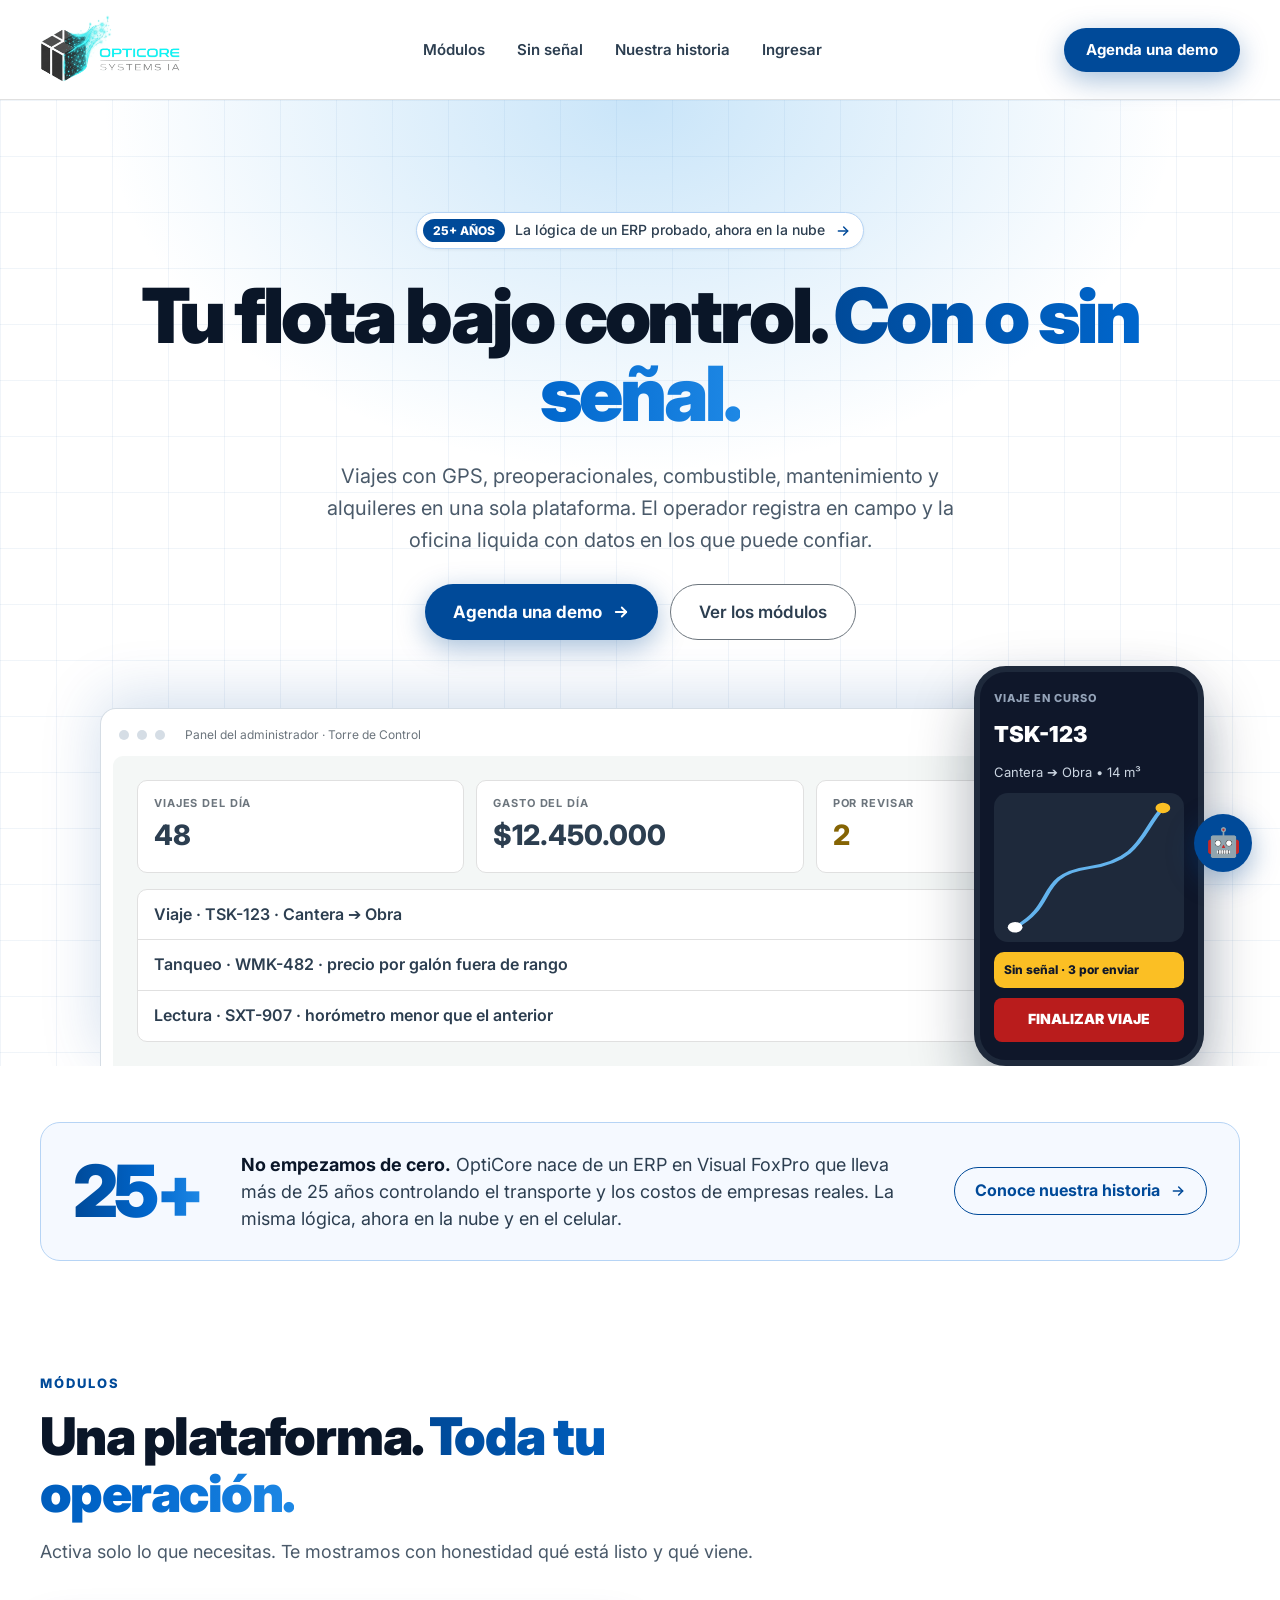
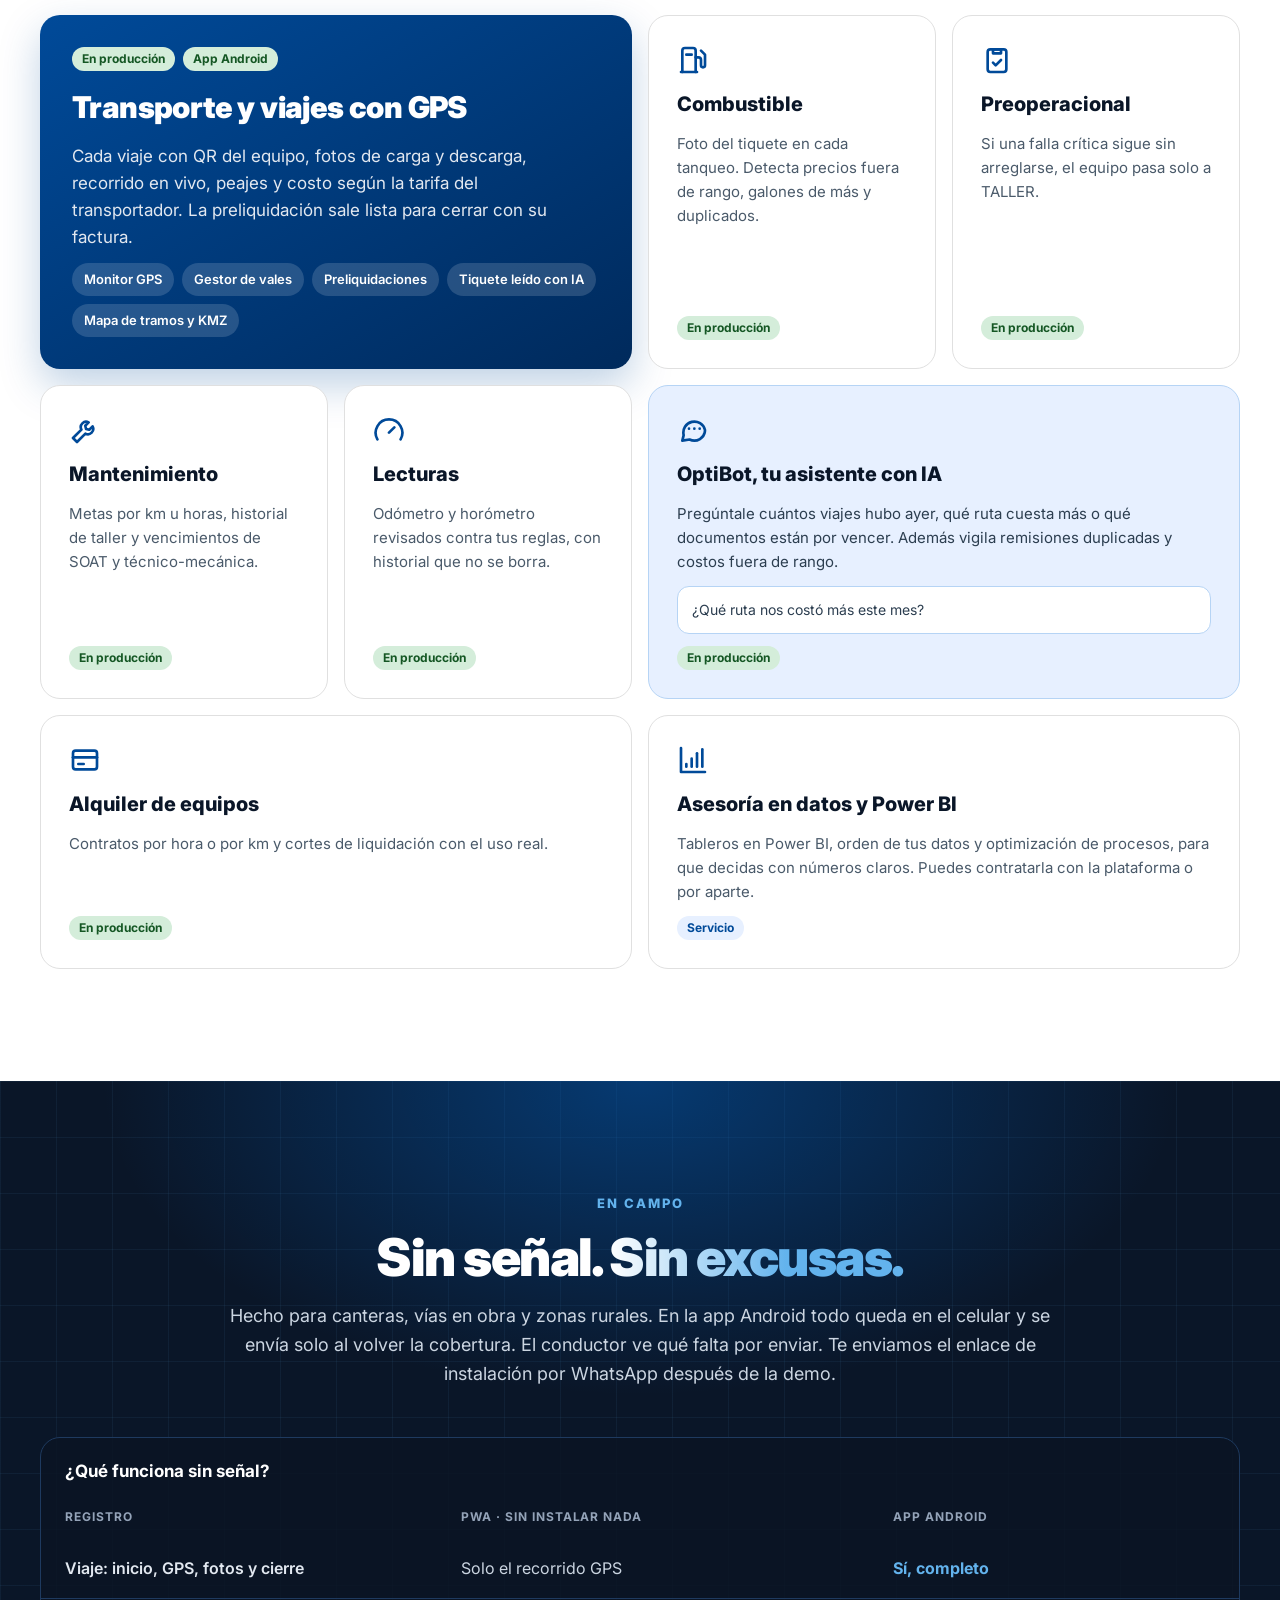
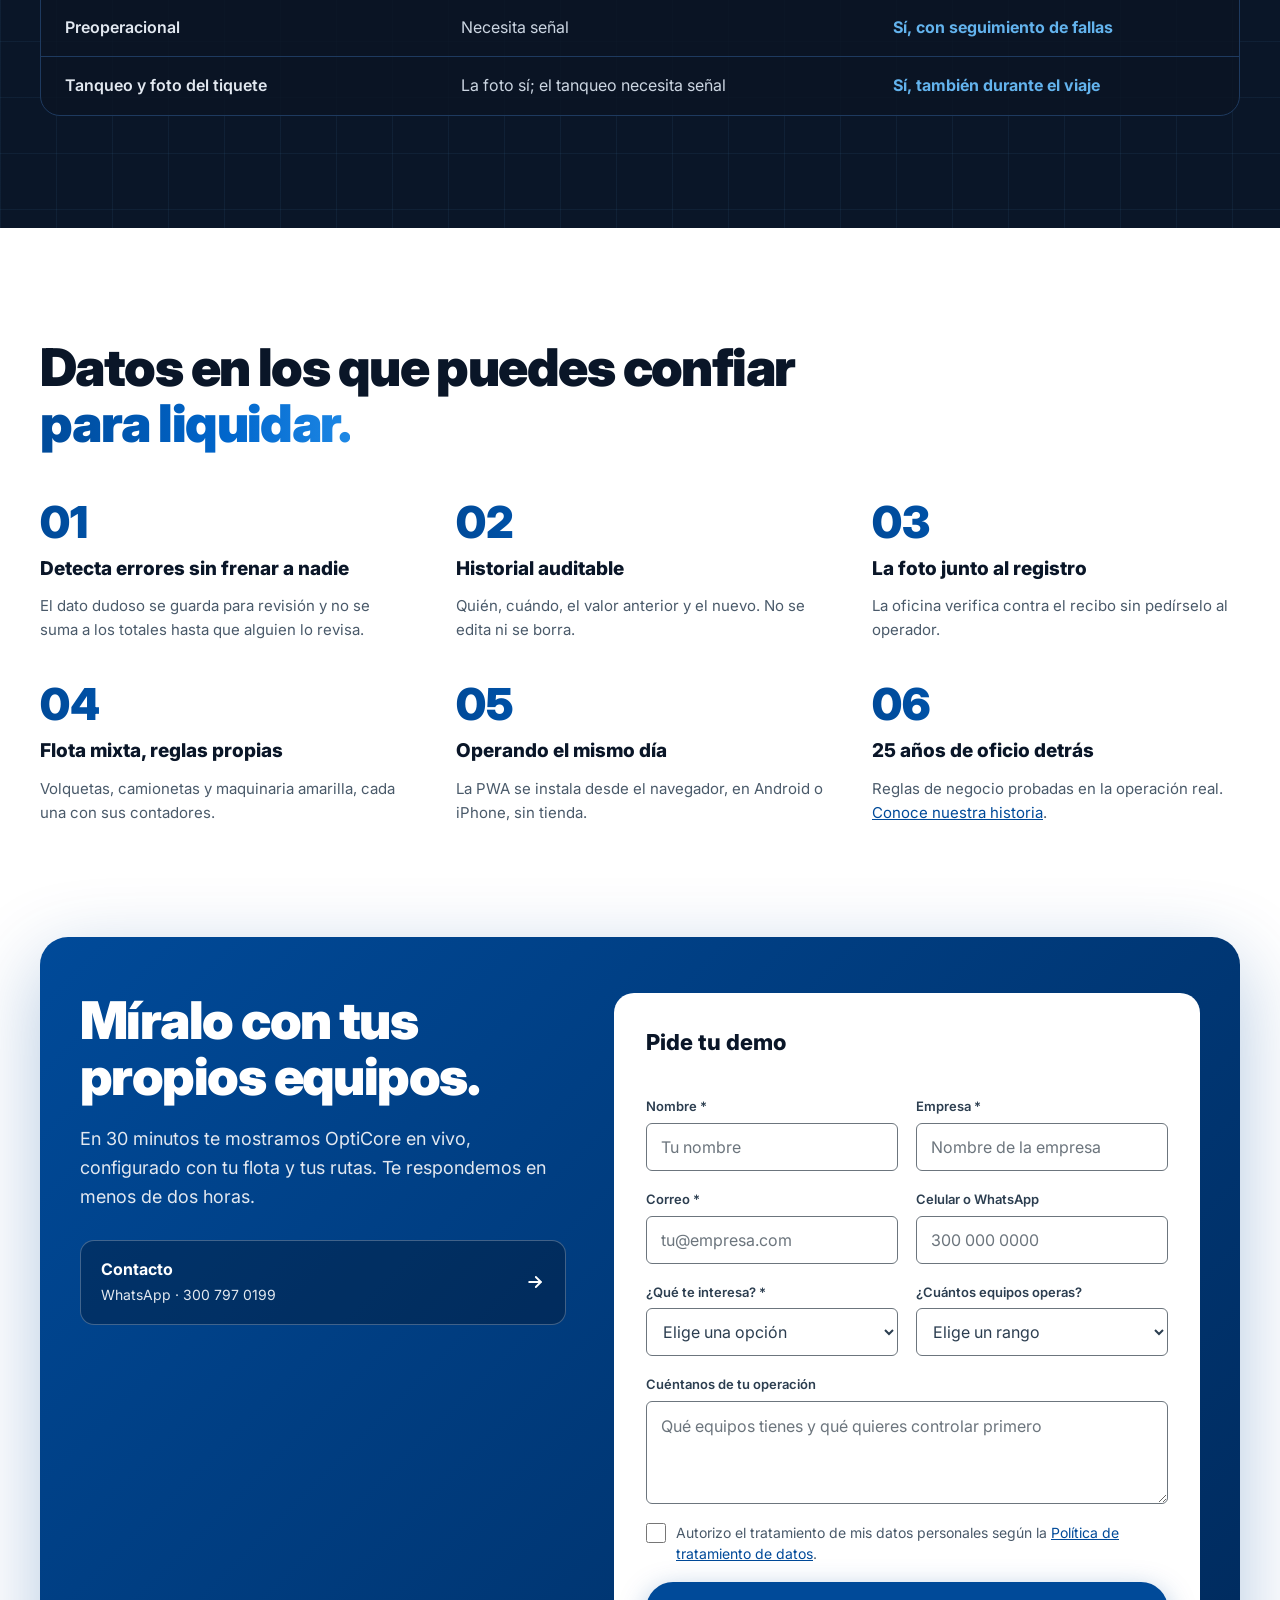
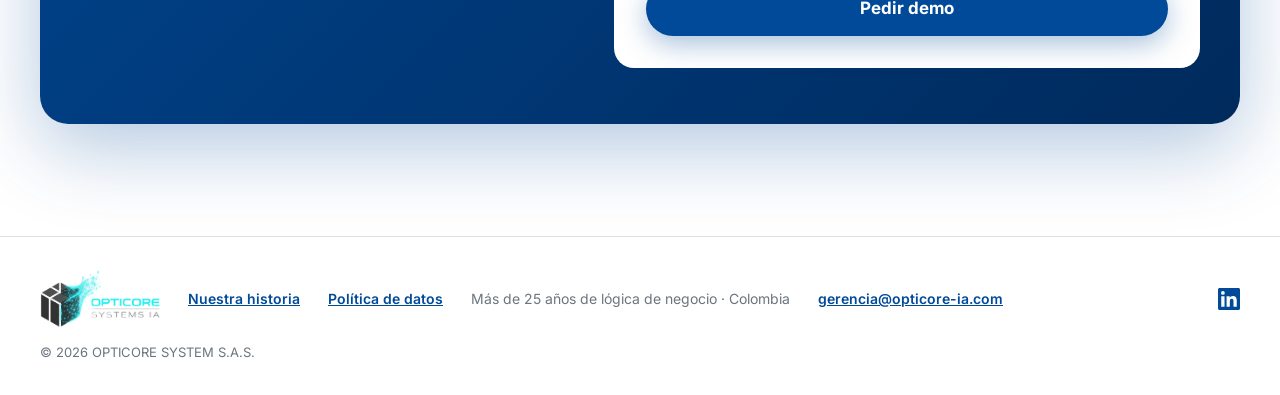
==== commit 85f5ae32: "Ajustes del asesor: imagen para compartir, política de datos (Ley 1581), LinkedIn, marca OptiCore y " ====
--- a/index.html
+++ b/index.html
@@ -4,26 +4,30 @@
   <meta charset="UTF-8">
   <meta name="viewport" content="width=device-width, initial-scale=1.0">
   <meta name="robots" content="index, follow">
-  <title>OptiCore Systems IA | Control de flota con o sin señal</title>
+  <title>OptiCore | Control de flota con o sin señal</title>
   <meta name="description" content="Viajes con GPS, preoperacionales, combustible, mantenimiento y alquileres en una sola plataforma, con app que funciona sin señal. La lógica de un ERP con más de 25 años en operación, ahora en la nube.">
   <meta name="theme-color" content="#004a99">
   <link rel="canonical" href="https://www.opticore-ia.com/">
 
   <!-- OG / Social -->
   <meta property="og:url"         content="https://www.opticore-ia.com/">
-  <meta property="og:title"       content="OptiCore Systems IA · Tu flota bajo control, con o sin señal">
+  <meta property="og:title"       content="OptiCore · Tu flota bajo control, con o sin señal">
   <meta property="og:description" content="Viajes con GPS, preoperacionales, combustible, mantenimiento y alquileres en una sola plataforma. 25+ años de lógica de negocio, ahora en la nube.">
-  <meta property="og:image"       content="https://apptransporte.onrender.com/og-image.png">
-  <meta property="og:type"        content="website">
+  <meta property="og:image"       content="https://www.opticore-ia.com/og-image.png">
+  <meta property="og:image:width"  content="1200">
+  <meta property="og:image:height" content="630">
+  <meta property="og:image:alt"   content="OptiCore: tu flota bajo control. Con o sin señal.">  <meta property="og:type"        content="website">
   <meta property="og:locale"      content="es_CO">
   <meta name="twitter:card"       content="summary_large_image">
+  <meta name="twitter:image"      content="https://www.opticore-ia.com/og-image.png">
 
   <!-- Schema.org -->
   <script type="application/ld+json">
   {
     "@context": "https://schema.org",
     "@type": "SoftwareApplication",
-    "name": "OptiCore Systems IA",
+    "name": "OptiCore",
+    "publisher": { "@type": "Organization", "name": "OptiCore", "legalName": "OPTICORE SYSTEM S.A.S", "taxID": "902108735-2", "url": "https://www.opticore-ia.com/", "sameAs": ["https://www.linkedin.com/company/opticoreia/"] },
     "applicationCategory": "BusinessApplication",
     "operatingSystem": "Web, Android",
     "offers": { "@type": "Offer", "priceCurrency": "COP" },
@@ -47,8 +51,8 @@
 <!-- ╔══ NAV ══╗ -->
 <nav class="nav" aria-label="Principal">
   <div class="wrap nav-inner">
-    <a class="nav-logo" href="#inicio" aria-label="OptiCore Systems IA, inicio">
-      <img src="logo.png" alt="OptiCore Systems IA" width="140" height="52">
+    <a class="nav-logo" href="#inicio" aria-label="OptiCore, inicio">
+      <img src="logo.png" alt="OptiCore" width="140" height="52">
     </a>
     <div class="nav-links">
       <a href="#modulos">Módulos</a>
@@ -170,7 +174,7 @@
 
     <div class="bento">
       <article class="mod mod-estrella span-2 reveal">
-        <div class="chips"><span class="chip chip-ok">En producción</span><span class="chip chip-warn">App en piloto</span></div>
+        <div class="chips"><span class="chip chip-ok">En producción</span><span class="chip chip-ok">App Android</span></div>
         <h3>Transporte y viajes con GPS</h3>
         <p>Cada viaje con QR del equipo, fotos de carga y descarga, recorrido en vivo, peajes y costo según la tarifa del transportador. La preliquidación sale lista para cerrar con su factura.</p>
         <div class="etiquetas"><span>Monitor GPS</span><span>Gestor de vales</span><span>Preliquidaciones</span><span>Tiquete leído con IA</span><span>Mapa de tramos y KMZ</span></div>
@@ -235,7 +239,7 @@
     <div class="sec-head reveal">
       <div class="eyebrow">EN CAMPO</div>
       <h2 class="sec-title">Sin señal. <span class="texto-grad-claro">Sin excusas.</span></h2>
-      <p class="sec-lead">Hecho para canteras, vías en obra y zonas rurales. En la app Android todo queda en el celular y se envía solo al volver la cobertura. El conductor ve qué falta por enviar.</p>
+      <p class="sec-lead">Hecho para canteras, vías en obra y zonas rurales. En la app Android todo queda en el celular y se envía solo al volver la cobertura. El conductor ve qué falta por enviar. Te enviamos el enlace de instalación por WhatsApp después de la demo.</p>
     </div>
     <div class="tabla-caja reveal">
       <table>
@@ -244,7 +248,7 @@
           <tr>
             <th scope="col">REGISTRO</th>
             <th scope="col">PWA · SIN INSTALAR NADA</th>
-            <th scope="col">APP ANDROID · EN PILOTO</th>
+            <th scope="col">APP ANDROID</th>
           </tr>
         </thead>
         <tbody>
@@ -280,7 +284,7 @@
     <div class="contacto-caja">
       <div class="contacto-texto">
         <h2 class="sec-title" id="contacto-titulo">Míralo con tus propios equipos.</h2>
-        <p>En 30 minutos te mostramos OptiCore en vivo, configurado con tu flota y tus rutas. Te respondemos en menos de 8 horas.</p>
+        <p>En 30 minutos te mostramos OptiCore en vivo, configurado con tu flota y tus rutas. Te respondemos en menos de dos horas.</p>
         <div class="was">
           <a class="wa" href="https://wa.me/573007970199?text=Hola,%20quiero%20agendar%20una%20demo%20de%20OptiCore" target="_blank" rel="noopener">
             <span><b>Contacto</b><small>WhatsApp · 300 797 0199</small></span>
@@ -321,6 +325,7 @@
           </div>
           <div class="campo"><label for="f-msg">Cuéntanos de tu operación</label><textarea id="f-msg" name="mensaje" rows="3" placeholder="Qué equipos tienes y qué quieres controlar primero"></textarea></div>
           <div class="honey" aria-hidden="true"><label for="f-honey">No llenes este campo</label><input id="f-honey" name="_honey" tabindex="-1" autocomplete="off"></div>
+          <div class="autoriza"><input id="f-autoriza" name="autoriza" type="checkbox" required><label for="f-autoriza">Autorizo el tratamiento de mis datos personales según la <a href="privacidad.html" target="_blank">Política de tratamiento de datos</a>.</label></div>
           <div class="form-error" id="form-error" role="alert"></div>
           <button class="btn btn-primario" type="submit" id="form-enviar">Pedir demo</button>
         </form>
@@ -328,7 +333,7 @@
         <div class="form-ok" id="form-ok" role="status" tabindex="-1">
           <div class="check"><svg width="24" height="24" viewBox="0 0 24 24" fill="none" stroke="#155724" stroke-width="2.6" stroke-linecap="round" stroke-linejoin="round" aria-hidden="true"><path d="M5 13l4 4L19 7"/></svg></div>
           <h3>Recibimos tu solicitud.</h3>
-          <p>Te escribimos al correo que dejaste en menos de 8 horas.</p>
+          <p>Te escribimos al correo que dejaste en menos de dos horas.</p>
           <button class="btn btn-contorno btn-sm" type="button" id="form-otra">Enviar otra solicitud</button>
         </div>
       </div>
@@ -341,13 +346,17 @@
 <!-- ╔══ PIE ══╗ -->
 <footer class="pie">
   <div class="wrap">
-    <img src="logo.png" alt="OptiCore Systems IA" width="120" height="45" loading="lazy">
+    <img src="logo.png" alt="OptiCore" width="120" height="45" loading="lazy">
     <a href="historia.html">Nuestra historia</a>
+    <a href="privacidad.html">Política de datos</a>
     <span>Más de 25 años de lógica de negocio · Colombia</span>
     <a href="mailto:gerencia@opticore-ia.com">gerencia@opticore-ia.com</a>
+    <a class="pie-in" href="https://www.linkedin.com/company/opticoreia/" target="_blank" rel="noopener" aria-label="OptiCore en LinkedIn">
+      <svg width="22" height="22" viewBox="0 0 24 24" fill="#004a99" aria-hidden="true"><path d="M20.45 20.45h-3.55v-5.57c0-1.33-.03-3.04-1.85-3.04-1.86 0-2.14 1.45-2.14 2.94v5.67H9.35V9h3.41v1.56h.05c.48-.9 1.64-1.85 3.37-1.85 3.6 0 4.27 2.37 4.27 5.46v6.28zM5.34 7.43a2.06 2.06 0 1 1 0-4.12 2.06 2.06 0 0 1 0 4.12zM7.12 20.45H3.56V9h3.56v11.45zM22.22 0H1.77C.79 0 0 .77 0 1.73v20.54C0 23.23.79 24 1.77 24h20.45c.98 0 1.78-.77 1.78-1.73V1.73C24 .77 23.2 0 22.22 0z"/></svg>
+    </a>
+    <small class="pie-legal">© 2026 OPTICORE SYSTEM S.A.S.</small>
   </div>
 </footer>
-
 <!-- ╔══ OPTIBOT WIDGET ══╗ -->
 <div id="optibot-widget" class="optibot-widget">
   <div id="optibot-window"
@@ -374,6 +383,7 @@
          aria-atomic="false">
       <div class="msg bot-msg">
         Hola, soy OptiBot, el asistente con IA de OptiCore. ¿Tienes alguna duda sobre los módulos o quieres agendar una demo?
+        <small class="bot-aviso">Tus mensajes se procesan según nuestra <a href="privacidad.html" target="_blank">política de datos</a>.</small>
       </div>
     </div>
 
--- a/css/landing.css
+++ b/css/landing.css
@@ -296,6 +296,9 @@
 .campo input:focus, .campo select:focus, .campo textarea:focus { outline: none; border-color: var(--brand); box-shadow: 0 0 0 4px rgba(0, 74, 153, 0.12); }
 .campo [aria-invalid="true"] { border-color: #dc3545; }
 .honey { position: absolute; left: -9999px; }
+.autoriza { display: flex; align-items: flex-start; gap: 10px; font-size: 14px; line-height: 1.5; color: var(--text-2); }
+.autoriza input { width: 20px; height: 20px; margin: 1px 0 0; flex-shrink: 0; accent-color: var(--brand); cursor: pointer; }
+.autoriza input[aria-invalid="true"] { outline: 2px solid #dc3545; outline-offset: 2px; }
 .form .btn { height: 54px; width: 100%; }
 .form-error { display: none; padding: 12px 14px; border-radius: 6px; border: 1.5px solid #dc3545; background: var(--danger-bg); color: var(--danger-text); font-size: 14px; font-weight: 600; }
 .form-error.visible { display: block; }
@@ -309,6 +312,17 @@
 .pie .wrap { padding-top: 32px; padding-bottom: 32px; display: flex; flex-wrap: wrap; gap: 16px 32px; align-items: center; justify-content: space-between; font-size: 14px; color: var(--muted); }
 .pie img { width: 120px; }
 .pie a { font-weight: 600; }
+.pie .wrap { justify-content: flex-start; gap: 12px 28px; }
+.pie-in { display: inline-flex; margin-left: auto; }
+.pie-legal { flex-basis: 100%; font-size: 13px; }
+
+/* ── Política de datos ── */
+.legal > * { max-width: 820px; }
+.legal { display: flex; flex-direction: column; gap: 16px; font-size: 17px; }
+.legal h2 { font-size: 24px; font-weight: 800; margin-top: 24px; }
+.legal ul { margin: 0; padding-left: 22px; display: flex; flex-direction: column; gap: 6px; }
+.legal .ficha { padding: 20px 24px; border-radius: var(--radius); background: var(--brand-tint); border: 1px solid var(--brand-line); }
+.pendiente { background: var(--warn-bg); color: var(--warn-text); padding: 0 6px; border-radius: 4px; font-weight: 700; }
 
 /* ── Historia ── */
 .h-hero .wrap { padding-top: 96px; padding-bottom: 96px; display: flex; flex-direction: column; gap: 20px; }
@@ -388,3 +402,7 @@
   .h-cta-caja { padding: 32px 20px; }
   .h-cta-caja h2 { font-size: 26px; }
 }
+
+/* Aviso de datos en el saludo de OptiBot */
+#optibot-widget .bot-aviso { display: block; margin-top: 8px; font-size: 12px; color: #6c757d; }
+#optibot-widget .bot-aviso a { color: #004a99; }
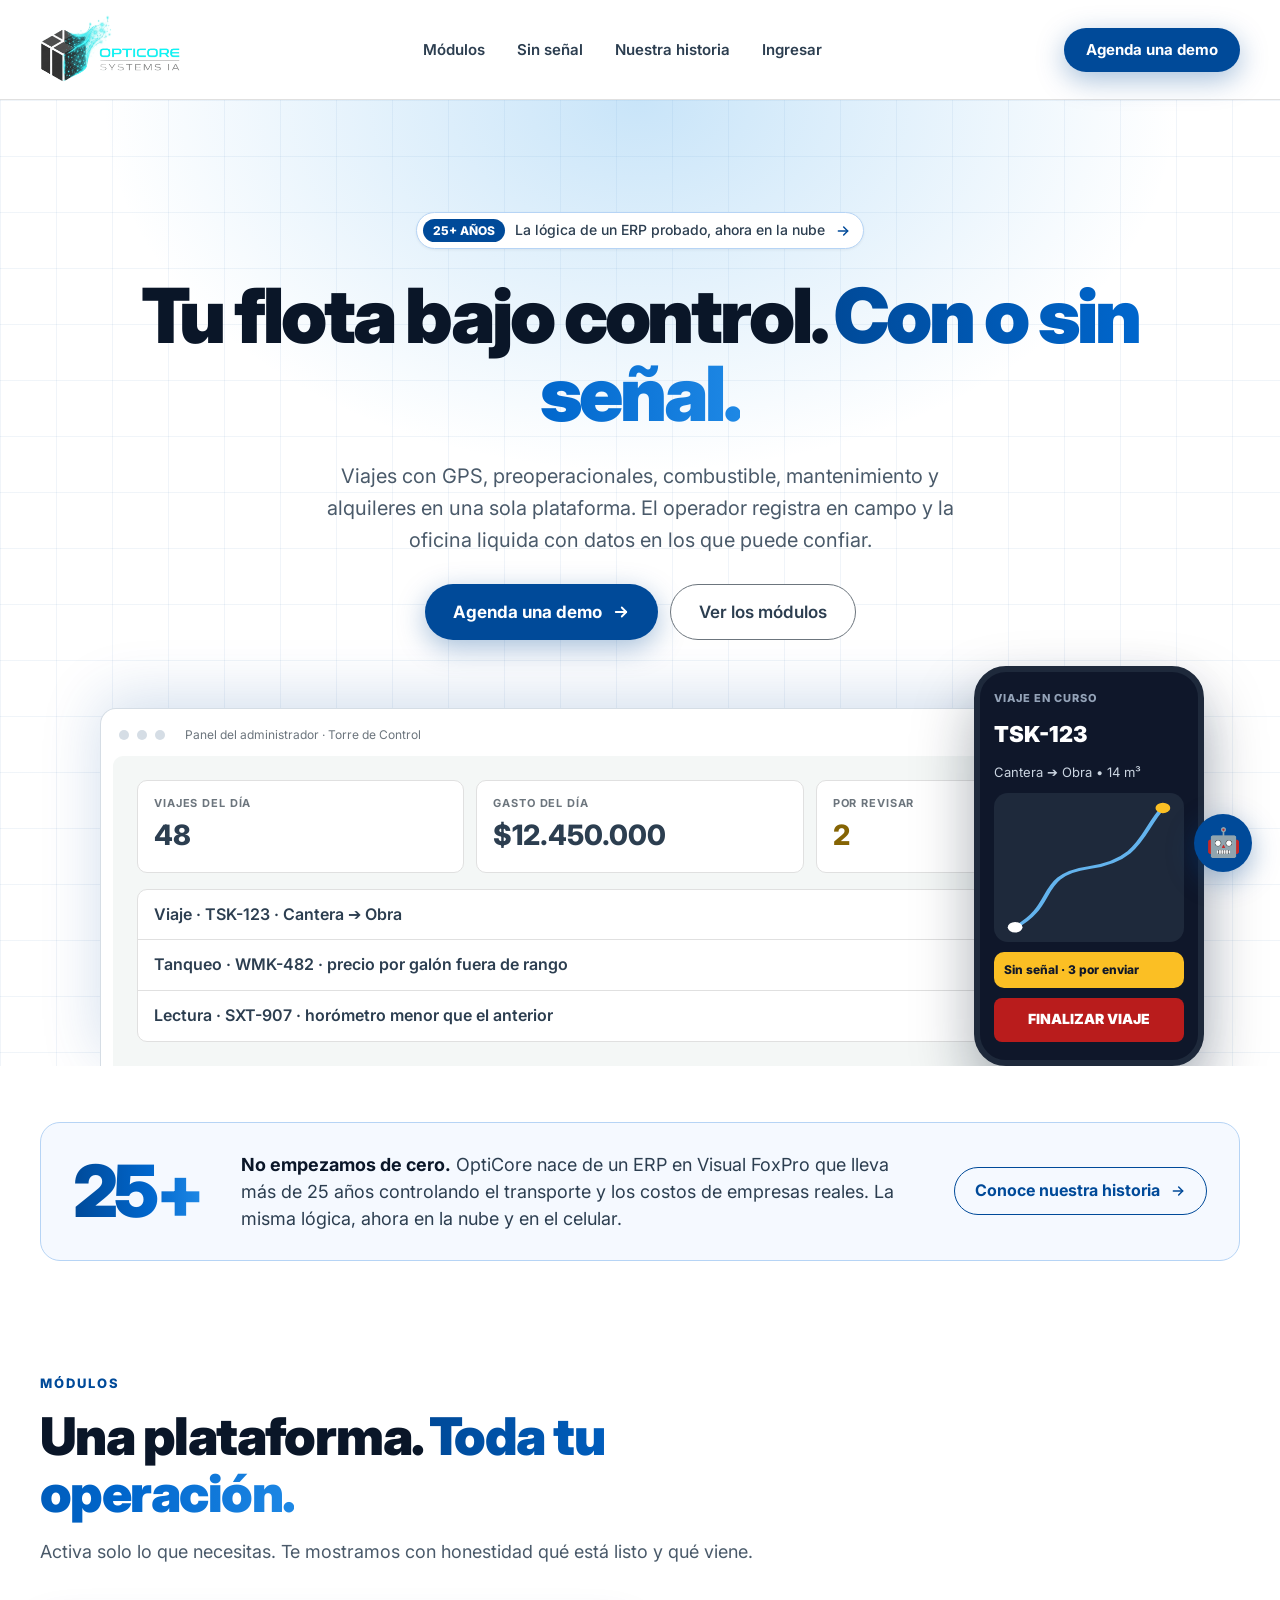
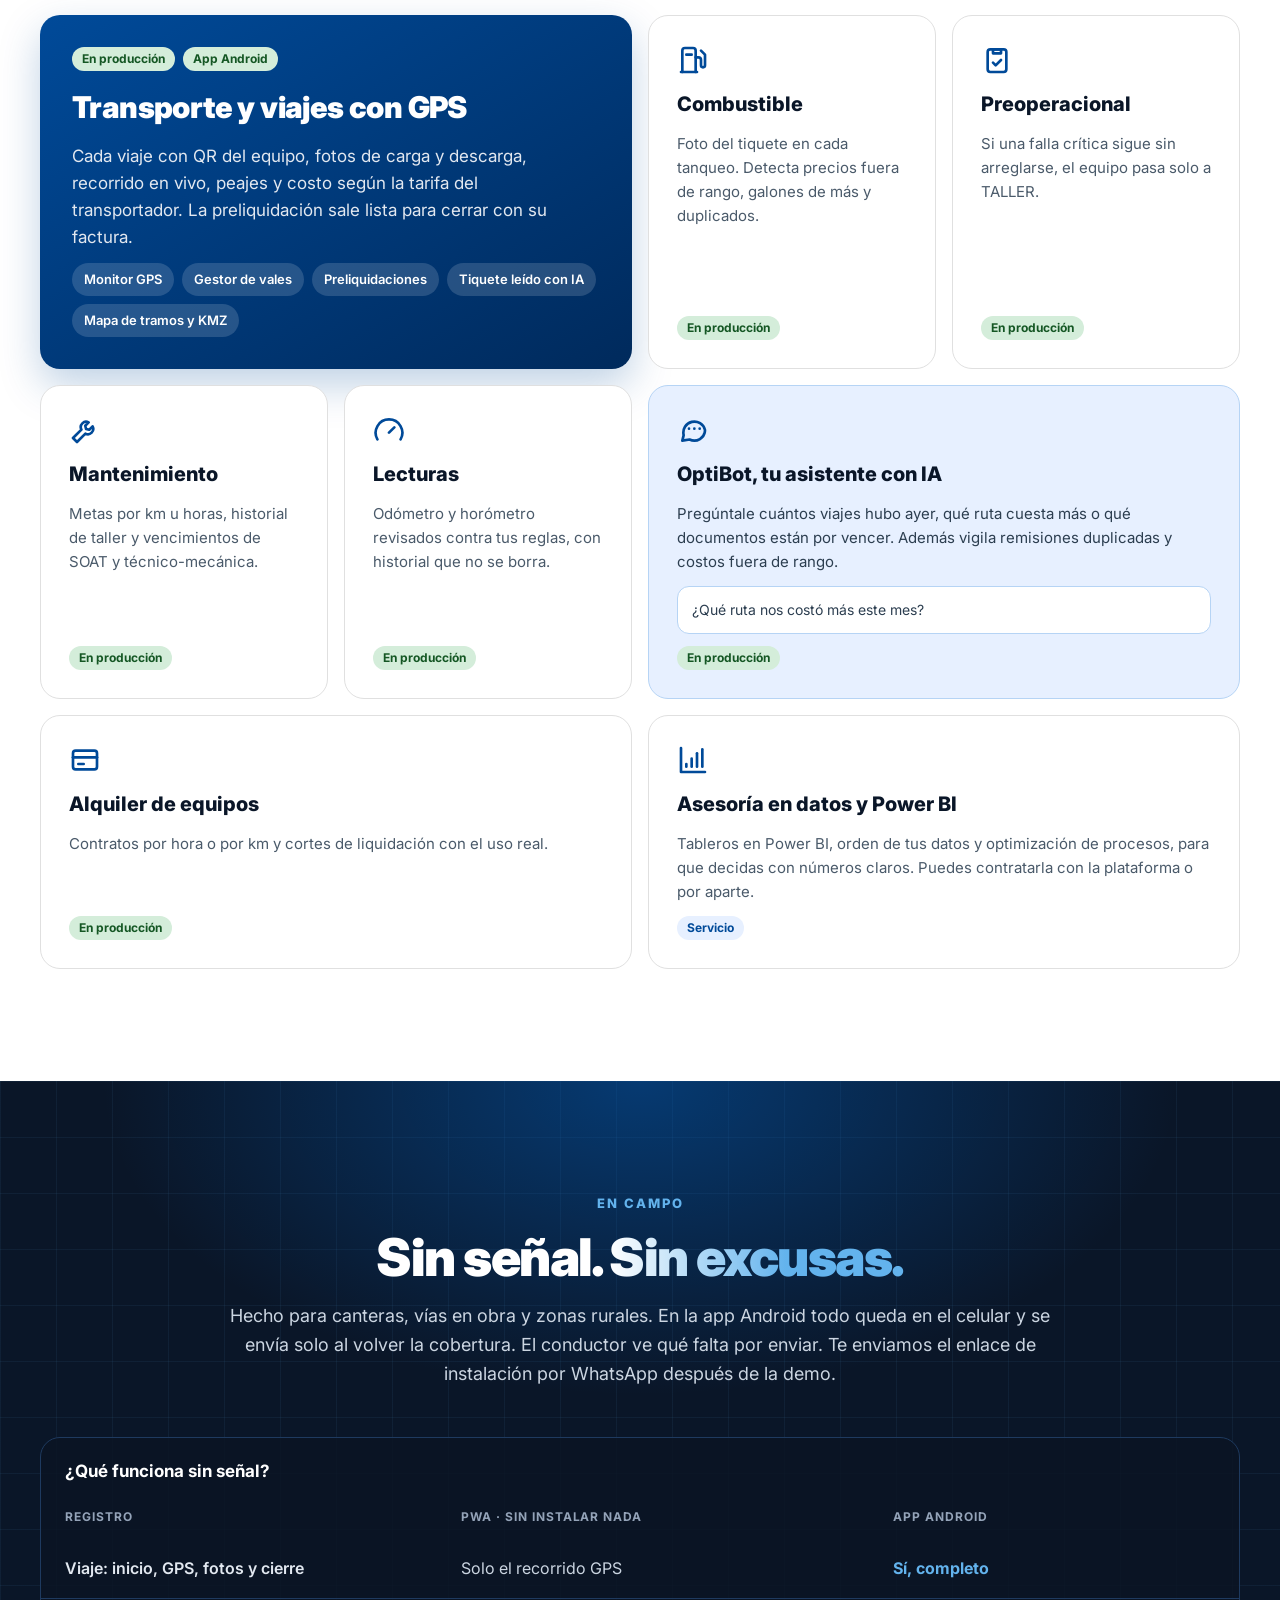
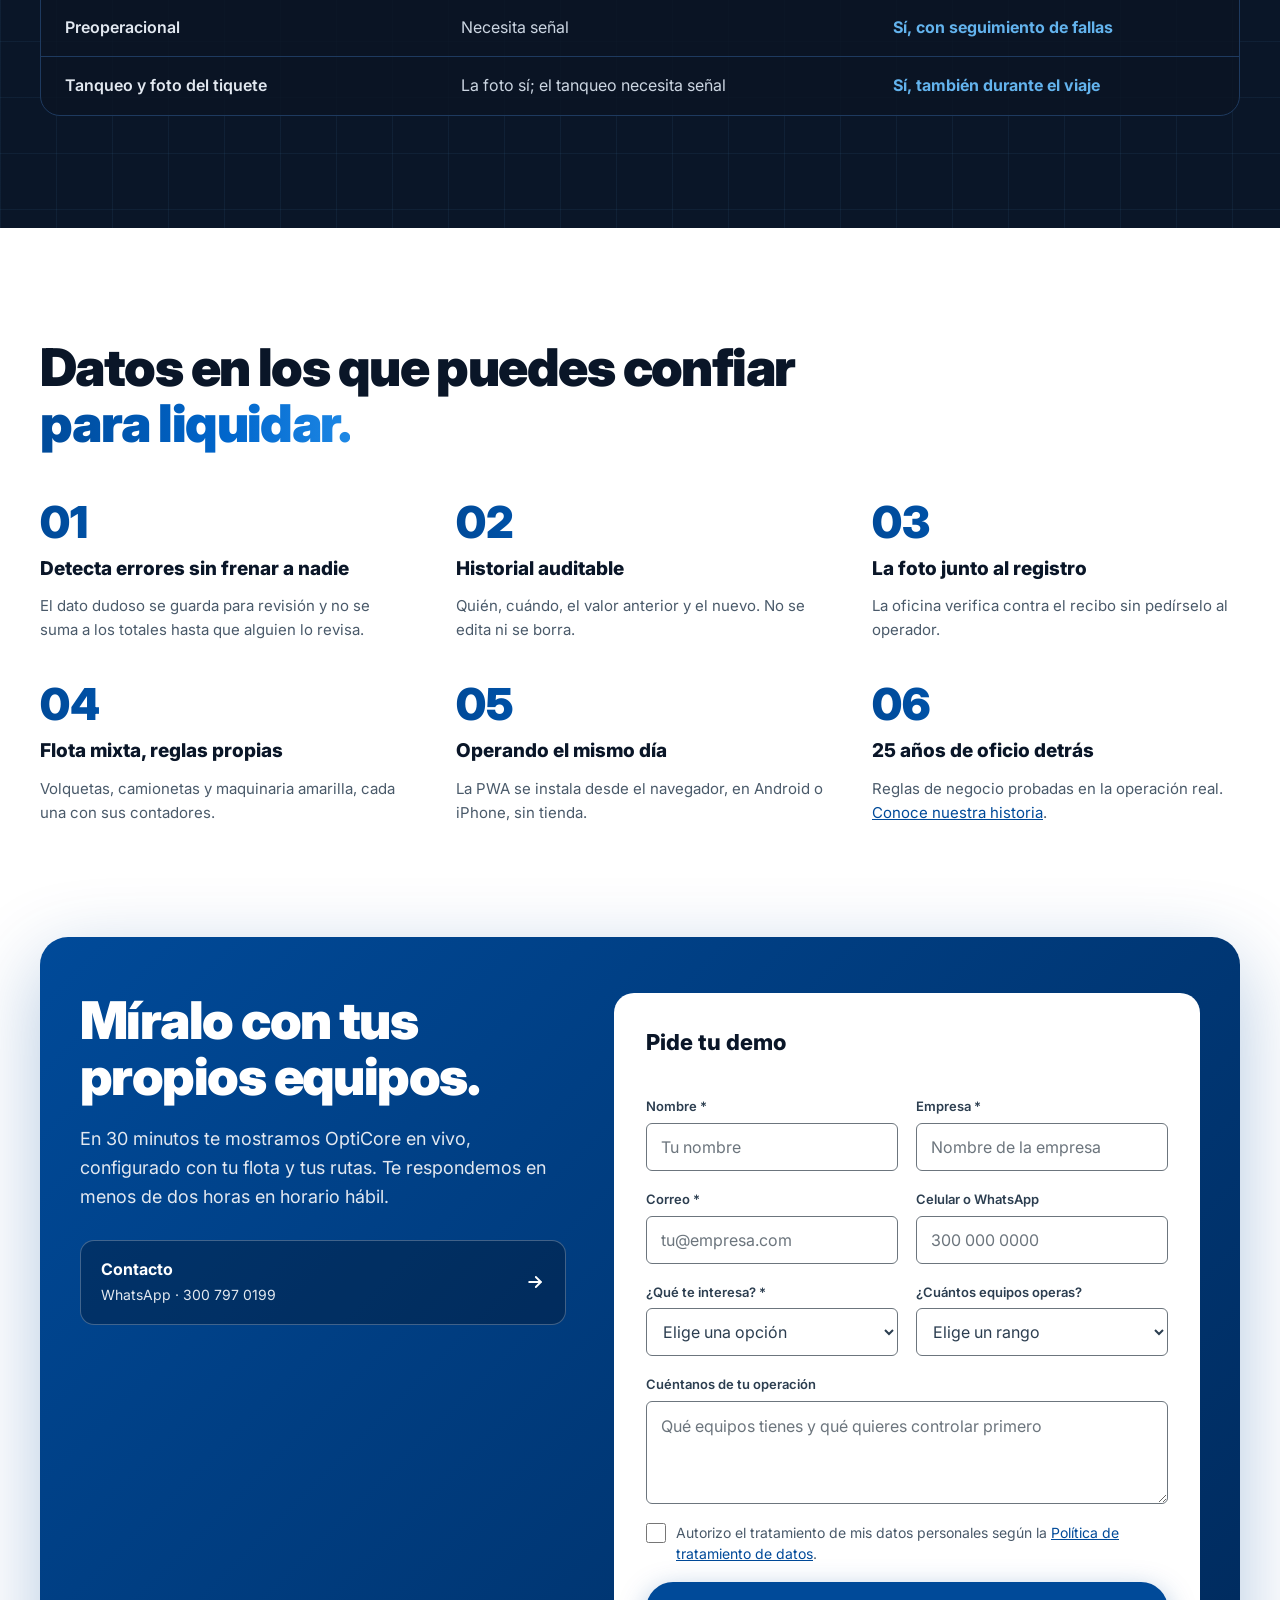
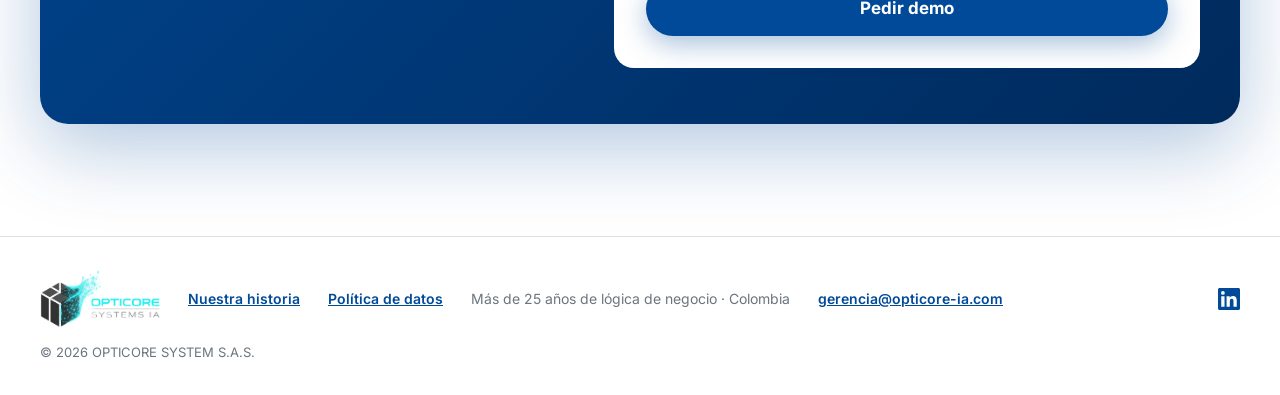
==== commit 20c7c928: "Tiempo de respuesta: menos de dos horas en horario hábil Co-Authored-By: Claude Opus 5.5 (1M context" ====
--- a/index.html
+++ b/index.html
@@ -284,7 +284,7 @@
     <div class="contacto-caja">
       <div class="contacto-texto">
         <h2 class="sec-title" id="contacto-titulo">Míralo con tus propios equipos.</h2>
-        <p>En 30 minutos te mostramos OptiCore en vivo, configurado con tu flota y tus rutas. Te respondemos en menos de dos horas.</p>
+        <p>En 30 minutos te mostramos OptiCore en vivo, configurado con tu flota y tus rutas. Te respondemos en menos de dos horas en horario hábil.</p>
         <div class="was">
           <a class="wa" href="https://wa.me/573007970199?text=Hola,%20quiero%20agendar%20una%20demo%20de%20OptiCore" target="_blank" rel="noopener">
             <span><b>Contacto</b><small>WhatsApp · 300 797 0199</small></span>
@@ -333,7 +333,7 @@
         <div class="form-ok" id="form-ok" role="status" tabindex="-1">
           <div class="check"><svg width="24" height="24" viewBox="0 0 24 24" fill="none" stroke="#155724" stroke-width="2.6" stroke-linecap="round" stroke-linejoin="round" aria-hidden="true"><path d="M5 13l4 4L19 7"/></svg></div>
           <h3>Recibimos tu solicitud.</h3>
-          <p>Te escribimos al correo que dejaste en menos de dos horas.</p>
+          <p>Te escribimos al correo que dejaste en menos de dos horas, en horario hábil.</p>
           <button class="btn btn-contorno btn-sm" type="button" id="form-otra">Enviar otra solicitud</button>
         </div>
       </div>
